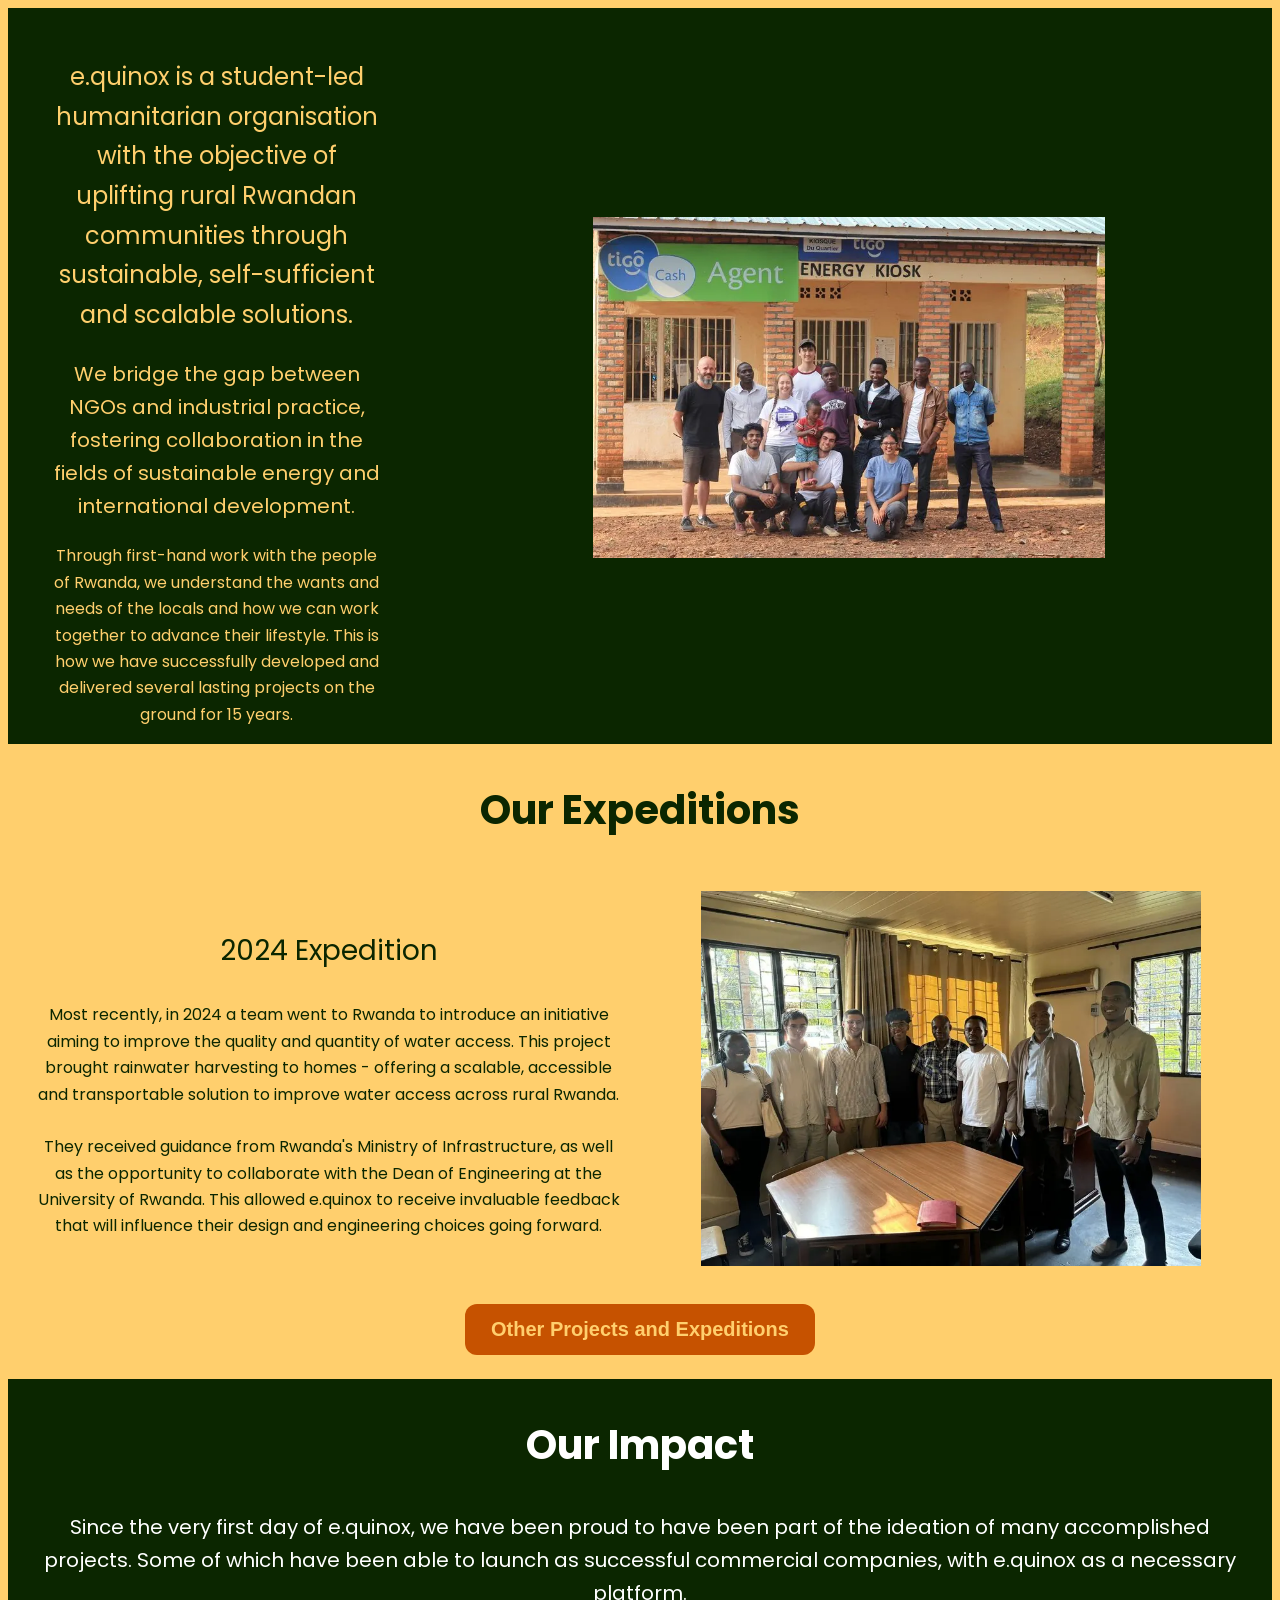
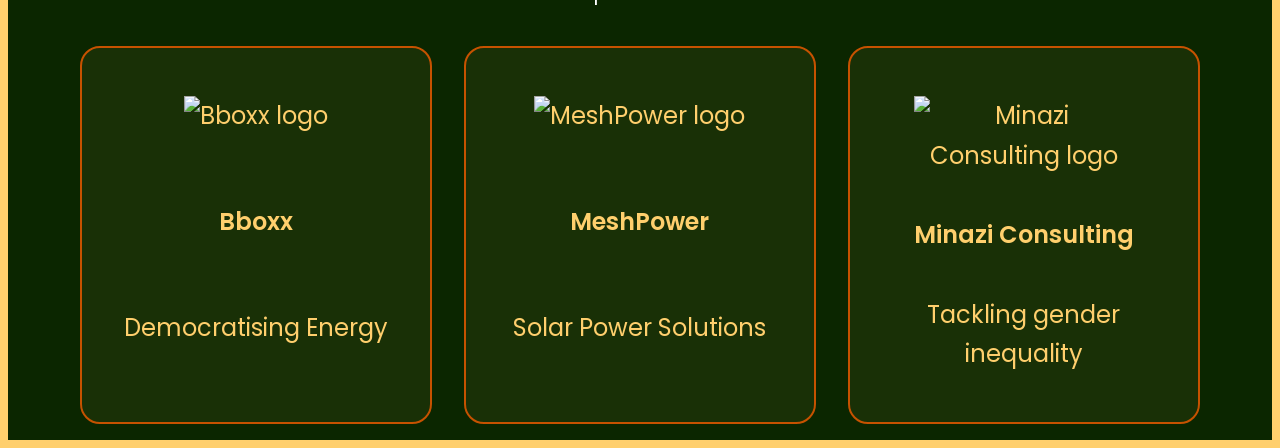
==== about.html @ d004fd7a "Phase 1: Foundation — hygiene, tokens, fonts, images, a11y, filament-warm Code hygiene  - Fix invali" ====
<!DOCTYPE html>
<html lang="en">
<head>
  <meta charset="UTF-8">
  <meta name="viewport" content="width=device-width, initial-scale=1.0">
  <title>About e.quinox</title>

  <!-- Fonts -->
  <link rel="preconnect" href="https://fonts.googleapis.com">
  <link rel="preconnect" href="https://fonts.gstatic.com" crossorigin>
  <link href="https://fonts.googleapis.com/css2?family=Fraunces:opsz,wght@9..144,300;9..144,400&family=Poppins:wght@300;400;500;600&display=swap" rel="stylesheet">

  <!-- CSS Files -->
  <link rel="stylesheet" href="static/auxcss/helper.css">
  <link rel="stylesheet" href="static/auxcss/header.css">
  <link rel="stylesheet" href="static/css/about.css">

  <!-- Icons -->
  <link rel="apple-touch-icon" sizes="180x180" href="static/favicon_io/apple-touch-icon.png">
  <link rel="icon" type="image/png" sizes="32x32" href="static/favicon_io/favicon-32x32.png">
  <link rel="icon" type="image/png" sizes="16x16" href="static/favicon_io/favicon-16x16.png">
  <link rel="manifest" href="static/favicon_io/site.webmanifest">
</head>

<body class="green yellowbg">
  <header data-include-html="static/auxhtml/header.html"></header>

  <main class="content yellow greenbg">

    <!-- Intro Section -->
    <section class="topContainer">
      <article class="description">
        <p class="topPara font24"> 
          e.quinox is a student-led humanitarian organisation with the objective of uplifting rural Rwandan communities through sustainable, self-sufficient and scalable solutions.
        </p>
        <p class="bottomPara font20 yellow">
        We bridge the gap between NGOs and industrial practice, fostering collaboration in the fields of sustainable energy and international development. 
        </p>
        <p class="bottomPara font16">
        Through first-hand work with the people of Rwanda, we understand the wants and needs of the locals and how we can work together to advance their lifestyle. This is how we have successfully developed and delivered several lasting projects on the ground for 15 years.     
        </p>
      </article>
      <figure class="image">
        <picture>
          <source type="image/webp"
                  srcset="static/images/about-800w.webp 800w, static/images/about-1600w.webp 1600w"
                  sizes="(max-width: 768px) 100vw, 50vw">
          <img class="about-image" src="static/images/about-1600w.jpg"
               alt="e.quinox team on the ground in rural Rwanda"
               loading="lazy" decoding="async">
        </picture>
      </figure>
    </section>

    <!-- Expeditions Section -->
     <section class="expeditionsContainer yellowbg">
      <header>
        <h2 class="expeditions font40 green">Our Expeditions</h2>
        <!-- <h3 class="expeditionsDesc font20 weight400 green">
          As well as developing projects at our Imperial base, we have gone on several trips to Rwanda to gather invaluable data and feedback from those who will be affected by our work. 
        </h3> -->
        <article class="expedition">
          
          <div>
          <p class="expeditionTitle font28 green">2024 Expedition</p>
          <p class="expeditionDesc font16 green">Most recently, in 2024 a team went to Rwanda to introduce an initiative aiming to improve the quality and quantity of water access. This project brought rainwater harvesting to homes - offering a scalable, accessible and transportable solution to improve water access across rural Rwanda.  
            <br><br>
            They received guidance from Rwanda's Ministry of Infrastructure, as well as the opportunity to collaborate with the Dean of Engineering at the University of Rwanda. This allowed e.quinox to receive invaluable feedback that will influence their design and engineering choices going forward. </p>
          </div>
          <figure>
            <picture>
              <source type="image/webp"
                      srcset="static/images/2024-800w.webp 800w, static/images/2024-1600w.webp 1600w"
                      sizes="(max-width: 768px) 100vw, 50vw">
              <img class="expeditionImg" src="static/images/2024-1600w.jpg"
                   alt="2024 expedition — rainwater harvesting installation, rural Rwanda"
                   loading="lazy" decoding="async">
            </picture>
          </figure>
        </article>

        <button class="expeditionButton font20 rustbg yellow" onclick="window.location.href='/projects.html'">Other Projects and Expeditions</button>
      </header>

     </section>

    <!-- Impact Section -->
    <section class="impactContainer">
      <header>
        <h2 class="impact font40">Our Impact</h2>
        <h3 class="impactDesc font20 weight400">
          Since the very first day of e.quinox, we have been proud to have been part of the ideation of many accomplished projects. Some of which have been able to launch as successful commercial companies, with e.quinox as a necessary platform.
        </h3>
      </header>

      <section class="projectsContainer greenbg">

        <article class="yellow project">
          <figure>
            <img class="projectImg" src="static/images/bboxx.png" alt="Bboxx logo">
          </figure>
          <p class="projectName">Bboxx</p>
          <p class="projectDesc">Democratising Energy</p>
        </article>

        <article class="yellow project">
          <figure>
            <img class="projectImg" src="static/images/mesh.png" alt="MeshPower logo">
          </figure>
          <p class="projectName">MeshPower</p>
          <p class="projectDesc">Solar Power Solutions</p>
        </article>
        <article class="yellow project">
          <figure>
            <img class="projectImg" src="static/images/minazi.png" alt="Minazi Consulting logo">
          </figure>
          <p class="projectName">Minazi Consulting</p>
          <p class="projectDesc">Tackling gender inequality</p>
        </article>

      </section>
    </section>

  </main>

  <!-- JS Files -->
  <script src="static/js/include.js"></script>
  <script src="static/js/togglemenu.js"></script>
</body>
</html>
---- static/auxcss/helper.css ----
/* ================================================================
   Equinox ICL — Design Tokens
   Single source of truth for colour, type, spacing, radius, motion.
   ================================================================ */

:root {
    /* Palette */
    --green: #0b2600;
    --yellow: #ffcf6d;
    --yellow-hover: #cca64c;
    --rust: #c65200;
    --darkrust: #963200;

    /* Semantic aliases */
    --bg: var(--green);
    --surface: var(--yellow);
    --ink: var(--yellow);
    --ink-dark: var(--green);
    --accent: var(--rust);
    --accent-warm: var(--yellow);

    /* Typography */
    --font-body: 'Poppins', system-ui, -apple-system, sans-serif;
    --font-display: 'Fraunces', Georgia, 'Times New Roman', serif;
    --leading-body: 1.65;
    --leading-display: 1.05;
    --tracking-tight: -0.02em;
    --tracking-eyebrow: 0.12em;

    /* Spacing scale (8pt rhythm) */
    --space-1: 8px;
    --space-2: 16px;
    --space-3: 24px;
    --space-4: 48px;
    --space-5: 96px;

    /* Misc */
    --radius-sm: 8px;
    --radius: 12px;
    --radius-lg: 20px;
    --measure: 62ch;

    /* Motion */
    --ease-warm: cubic-bezier(.2, .7, .2, 1);
    --dur-warm: 240ms;
    --dur-slow: 480ms;
}

/* ================================================================
   Fonts — loaded from Google Fonts in auxhtml/font.html
   Phase 3 self-hosts Poppins & Fraunces in static/fonts/
   ================================================================ */

body {
    font-family: var(--font-body);
    font-optical-sizing: auto;
    font-style: normal;
    background-color: var(--bg);
    color: var(--ink);
    line-height: var(--leading-body);
    -webkit-font-smoothing: antialiased;
    -moz-osx-font-smoothing: grayscale;
    text-rendering: optimizeLegibility;
}

img {
    image-rendering: -webkit-optimize-contrast;
    max-width: 100%;
    height: auto;
}

/* ================================================================
   Utility classes (retained as aliases so existing markup works)
   ================================================================ */

.yellow       { color: var(--yellow); }
.yellowHover:hover { color: var(--yellow-hover); }
.yellowbg     { background-color: var(--yellow); }
.green        { color: var(--green); }
.greenbg      { background-color: var(--green); }
.rust         { color: var(--rust); }
.darkrust     { color: var(--darkrust); }
.rustbg       { background-color: var(--rust); }

.weight400 { font-weight: 400; }
.weight300 { font-weight: 300; }

.font40 { font-size: 40px; }
.font28 { font-size: 28px; }
.font24 { font-size: 24px; }
.font20 { font-size: 20px; }
.font16 { font-size: 16px; }
.font14 { font-size: 14px; }

/* Display type */
.display,
.font-display {
    font-family: var(--font-display);
    font-weight: 300;
    font-variation-settings: 'SOFT' 50, 'opsz' 144;
    letter-spacing: var(--tracking-tight);
    line-height: var(--leading-display);
}

/* Eyebrow labels (e.g. “STUDENT-LED · IMPERIAL CHAPTER”) */
.eyebrow {
    font-family: var(--font-body);
    font-weight: 500;
    font-size: 12px;
    letter-spacing: var(--tracking-eyebrow);
    text-transform: uppercase;
    color: var(--rust);
}

/* Spinoff project name — used in about.html’s impact cards */
.projectName {
    font-weight: 600;
    color: var(--yellow);
    margin: var(--space-1) 0;
}

/* ================================================================
   Accessibility non-negotiables
   ================================================================ */

:focus-visible {
    outline: 3px solid var(--rust);
    outline-offset: 2px;
    border-radius: var(--radius-sm);
}

a {
    color: inherit;
    text-decoration: none;
}
a:hover { color: var(--yellow); }

/* Minimum 44×44 touch target on nav links — set on the actual selector in header.css */

/* ================================================================
   Filament-warm micro-interactions — single vocabulary reused across
   nav, buttons, project cards, and form inputs.
   ================================================================ */

.warm {
    transition:
        color var(--dur-warm) var(--ease-warm),
        background-color var(--dur-warm) var(--ease-warm),
        border-color var(--dur-warm) var(--ease-warm),
        box-shadow var(--dur-warm) var(--ease-warm),
        text-shadow var(--dur-warm) var(--ease-warm),
        transform var(--dur-warm) var(--ease-warm),
        filter var(--dur-warm) var(--ease-warm);
}

/* Reduce motion: strip all transitions + animations wholesale */
@media (prefers-reduced-motion: reduce) {
    *,
    *::before,
    *::after {
        animation-duration: 0.001ms !important;
        animation-iteration-count: 1 !important;
        transition-duration: 0.001ms !important;
        scroll-behavior: auto !important;
    }
}
---- static/auxcss/header.css ----
/* ================================================================
   Header + navigation — filament-warm micro-interactions
   ================================================================ */

.header {
    position: relative;
    display: flex;
    flex-direction: column;
    align-items: flex-end;
    padding: 12px 30px;
    z-index: 3;
    width: 100%;
    box-sizing: border-box;
    height: fit-content;
}

.header .nav-buttons {
    display: flex;
    gap: var(--space-1);
    flex-wrap: wrap;
    justify-content: flex-end;
}

.header .nav-buttons a {
    padding: 10px 16px;                  /* min 44×44 touch target */
    min-height: 44px;
    display: inline-flex;
    align-items: center;
    text-decoration: none;
    background: none;
    position: relative;
    border-radius: var(--radius-sm);
    color: var(--rust);
    transition:
        color var(--dur-warm) var(--ease-warm),
        text-shadow var(--dur-warm) var(--ease-warm),
        background-color var(--dur-warm) var(--ease-warm);
}

/* Filament warm-up on hover + keyboard focus */
.header .nav-buttons a:hover,
.header .nav-buttons a:focus-visible {
    color: var(--yellow);
    text-shadow: 0 0 12px rgba(255, 207, 109, 0.55);
}

/* Active page indicator (set by togglemenu.js) */
.header .nav-buttons a[aria-current="page"] {
    color: var(--yellow);
}
.header .nav-buttons a[aria-current="page"]::after {
    content: "";
    position: absolute;
    left: 16px;
    right: 16px;
    bottom: 4px;
    height: 2px;
    background: linear-gradient(90deg, var(--rust), var(--yellow));
    border-radius: 2px;
}

/* One-time slide-in on load */
.header .nav-buttons a {
    transform: translateX(100%);
    opacity: 0;
    animation: slideIn 0.5s var(--ease-warm) forwards;
}
.header .nav-buttons a:nth-child(1) { animation-delay: 0.1s; }
.header .nav-buttons a:nth-child(2) { animation-delay: 0.2s; }
.header .nav-buttons a:nth-child(3) { animation-delay: 0.3s; }
.header .nav-buttons a:nth-child(4) { animation-delay: 0.4s; }

@keyframes slideIn {
    to { opacity: 1; transform: translateX(0); }
}

/* Reduce motion: no slide-in */
@media (prefers-reduced-motion: reduce) {
    .header .nav-buttons a {
        animation: none;
        transform: none;
        opacity: 1;
    }
}

.bar {
    height: 3px;
    width: 100%;
    border-radius: 5px;
    background: linear-gradient(90deg, var(--rust), var(--yellow));
}

/* Hide scrollbars on all elements */
* {
    scrollbar-width: none;           /* Firefox */
    -ms-overflow-style: none;        /* Internet Explorer 10+ */
}
*::-webkit-scrollbar { display: none; }
---- static/css/about.css ----
.topContainer {
    display: grid;
    justify-content: center;
    height: fit-content; 
    padding-top: 2%;
    align-items: center;
}

.about-image {
    height: auto;
    width: 80%;
    display: block;
    margin: 0 auto;
}

.image {
    height: auto;
    vertical-align: middle;
    display: flex;
    justify-content: center;
    align-items: center;
    margin-bottom: 2%;
}

.description {
    vertical-align: middle;
    text-align: center;
    width: 80%;
    margin-left: 50%;
    transform: translateX(-50%);
    padding: 5%;
    padding-top: 0;
    padding-bottom: 0;
}

.projectContainer {
    display: grid;
    grid-template-columns: 50% 50%;
    padding: 5%;
    padding-top: 0;
    padding-bottom: 0;
}

.expeditionsContainer {
    display: grid;
    grid-template-rows: auto auto;
    padding-left: 2%;
    padding-right: 2%;
    width: 96%;
    height: auto;
}

.expeditions {
    text-align: center;
}

.expedition {
    display: grid;
    grid-template-columns: minmax(0, 1fr); /* default: 1 column (stacked) */
    gap: 2rem;
    align-items: start;
    max-width: 100%;
    text-align: center;
}

.expeditionImg {
    width: 100%;
    max-width: 500px;
    margin: 0 auto;
    height: auto;
    object-fit: contain;
    display: block;
}

/* On larger screens, switch to 2 columns */
@media (min-width: 768px) {
  .expedition {
    grid-template-columns: minmax(0, 1fr) minmax(0, 1fr);
    align-items: center; /* optional: vertically align image + text */
  }
}

.expeditionButton {
    margin: var(--space-3) auto;
    display: block;
    padding: 14px 26px;
    border-radius: var(--radius);
    font-weight: 600;
    text-decoration: none;
    border: 0;
    background-color: var(--rust);
    color: var(--yellow);
    cursor: pointer;
    transition:
        background-color var(--dur-warm) var(--ease-warm),
        box-shadow var(--dur-warm) var(--ease-warm),
        transform var(--dur-warm) var(--ease-warm);
}

.expeditionButton:hover,
.expeditionButton:focus-visible {
    background-color: var(--yellow);
    color: var(--green);
    box-shadow:
        0 0 0 1px var(--yellow) inset,
        0 8px 32px -8px rgba(255, 207, 109, 0.6);
    transform: translateY(-2px);
}

.impact {
    text-align: center;
}

.impactDesc {
    text-align: center;
}

.impactContainer {
    color: white;
    display: grid;
    grid-template-rows: auto auto auto;
    padding-left: 2%;
    padding-right: 2%;
    width: 96%;
    height: auto;
}

.projectsContainer {
    display: flex;
    flex-direction: row;
    justify-content: center;
}

.project {
    flex: 1;
    margin: var(--space-2);
    padding: var(--space-3);
    background-color: rgba(255, 207, 109, 0.06);
    border: 2px solid var(--rust);
    border-radius: var(--radius-lg);
    text-align: center;
    display: grid;
    grid-template-rows: auto auto auto;
    gap: var(--space-1);
    font-size: 24px;
    max-width: 300px;
    transition:
        border-color var(--dur-warm) var(--ease-warm),
        box-shadow var(--dur-warm) var(--ease-warm),
        transform var(--dur-warm) var(--ease-warm),
        background-color var(--dur-warm) var(--ease-warm);
}

.project:hover,
.project:focus-within {
    border-color: var(--yellow);
    background-color: rgba(255, 207, 109, 0.10);
    box-shadow: 0 20px 60px -20px rgba(150, 50, 0, 0.45);
    transform: translateY(-4px);
}

.projectImg {
    width: 80%;
    height: 100%;
    position: relative;
    object-fit: contain;
}

.content {
    font-size: 14px;
    height: fit-content;
}

@media screen and (min-aspect-ratio: 12/9) {
    .topContainer {
        display: grid;
        grid-template-columns: 33% 67%;
    }
}

@media screen and (max-aspect-ratio: 12/9){
    .topContainer {
        display: grid;
        grid-template-rows: auto auto;
    }
}

@media (max-width: 768px) {

    .topPara, .bottomPara {
        font-size: 16px;
    }

    .expeditions {
        font-size: 18px;
    }

    .expeditionsDesc {
        font-size: 16px;
    }

    .expeditionTitle {
        font-size: 18px;
    }

    .expeditionDesc {
        font-size: 14px;
    }

    .impact {
        font-size: 20px;
    }
    .impactDesc {
        font-size: 16px;
    }

    .project {
        font-size: 20px;
    }

    .projectDesc {
        font-size: 12px;
    }
}
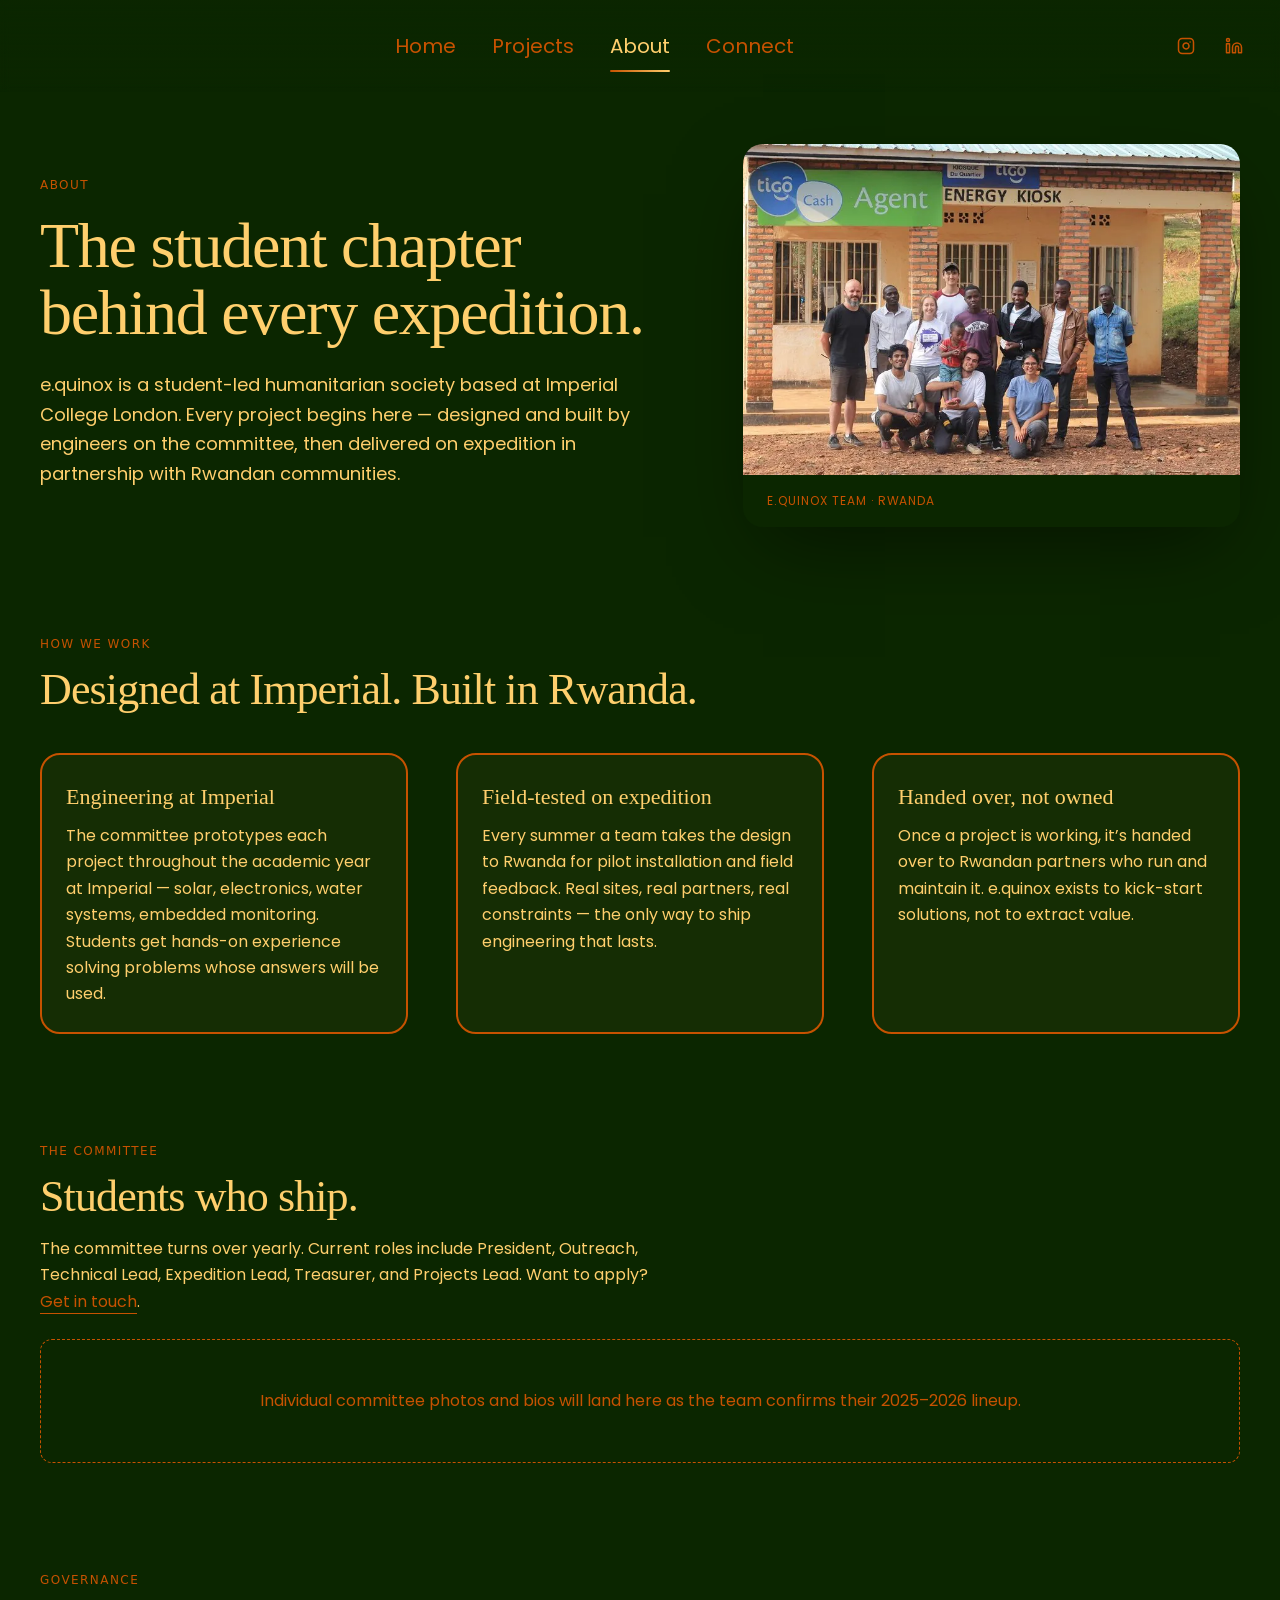
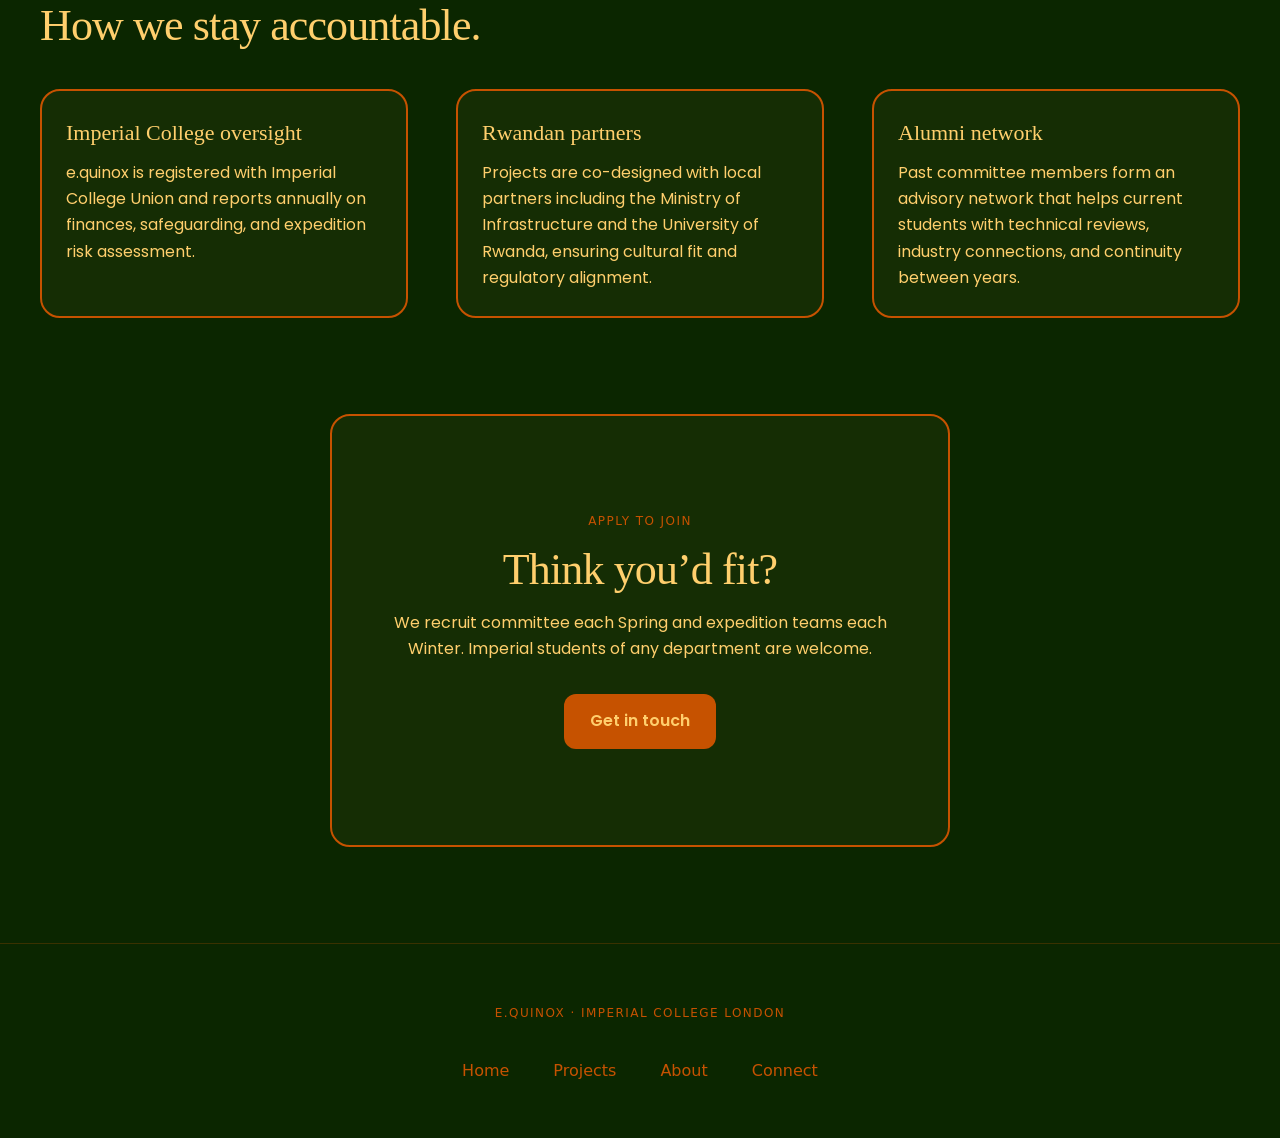
==== commit d7034ed8: "Phase 2: Hero + long-scroll layouts across all four pages index.html — new long-scroll homepage  - H" ====
--- a/about.html
+++ b/about.html
@@ -1,130 +1,169 @@
 <!DOCTYPE html>
 <html lang="en">
 <head>
-  <meta charset="UTF-8">
-  <meta name="viewport" content="width=device-width, initial-scale=1.0">
-  <title>About e.quinox</title>
+    <meta charset="UTF-8">
+    <meta name="viewport" content="width=device-width, initial-scale=1.0">
+    <title>About e.quinox — the Imperial student chapter</title>
+    <meta name="description" content="e.quinox is run by Imperial College London students. Meet the committee, learn how we organise, and find out how to join.">
 
-  <!-- Fonts -->
-  <link rel="preconnect" href="https://fonts.googleapis.com">
-  <link rel="preconnect" href="https://fonts.gstatic.com" crossorigin>
-  <link href="https://fonts.googleapis.com/css2?family=Fraunces:opsz,wght@9..144,300;9..144,400&family=Poppins:wght@300;400;500;600&display=swap" rel="stylesheet">
+    <!-- Fonts -->
+    <link rel="preconnect" href="https://fonts.googleapis.com">
+    <link rel="preconnect" href="https://fonts.gstatic.com" crossorigin>
+    <link href="https://fonts.googleapis.com/css2?family=Fraunces:opsz,wght@9..144,300;9..144,400&family=Poppins:wght@300;400;500;600&display=swap" rel="stylesheet">
 
-  <!-- CSS Files -->
-  <link rel="stylesheet" href="static/auxcss/helper.css">
-  <link rel="stylesheet" href="static/auxcss/header.css">
-  <link rel="stylesheet" href="static/css/about.css">
+    <!-- CSS -->
+    <link rel="stylesheet" href="static/auxcss/helper.css">
+    <link rel="stylesheet" href="static/auxcss/header.css">
+    <link rel="stylesheet" href="static/css/about.css">
 
-  <!-- Icons -->
-  <link rel="apple-touch-icon" sizes="180x180" href="static/favicon_io/apple-touch-icon.png">
-  <link rel="icon" type="image/png" sizes="32x32" href="static/favicon_io/favicon-32x32.png">
-  <link rel="icon" type="image/png" sizes="16x16" href="static/favicon_io/favicon-16x16.png">
-  <link rel="manifest" href="static/favicon_io/site.webmanifest">
+    <!-- Icons -->
+    <link rel="apple-touch-icon" sizes="180x180" href="static/favicon_io/apple-touch-icon.png">
+    <link rel="icon" type="image/png" sizes="32x32" href="static/favicon_io/favicon-32x32.png">
+    <link rel="icon" type="image/png" sizes="16x16" href="static/favicon_io/favicon-16x16.png">
+    <link rel="manifest" href="static/favicon_io/site.webmanifest">
 </head>
 
-<body class="green yellowbg">
-  <header data-include-html="static/auxhtml/header.html"></header>
+<body class="greenbg">
+    <header data-include-html="static/auxhtml/header.html"></header>
 
-  <main class="content yellow greenbg">
+    <main class="about">
+        <!-- Intro -->
+        <section class="about__intro">
+            <div class="about__intro-copy">
+                <p class="eyebrow">About</p>
+                <h1 class="display">The student chapter behind every expedition.</h1>
+                <p class="lede">
+                    e.quinox is a student-led humanitarian society based at
+                    Imperial College London. Every project begins here &mdash; designed
+                    and built by engineers on the committee, then delivered
+                    on expedition in partnership with Rwandan communities.
+                </p>
+            </div>
+            <figure class="about__intro-image">
+                <picture>
+                    <source type="image/webp"
+                            srcset="static/images/about-800w.webp 800w, static/images/about-1600w.webp 1600w"
+                            sizes="(max-width: 900px) 100vw, 50vw">
+                    <img src="static/images/about-1600w.jpg"
+                         alt="e.quinox team on the ground in rural Rwanda"
+                         loading="lazy" decoding="async">
+                </picture>
+                <figcaption class="caption">e.quinox team &middot; Rwanda</figcaption>
+            </figure>
+        </section>
 
-    <!-- Intro Section -->
-    <section class="topContainer">
-      <article class="description">
-        <p class="topPara font24"> 
-          e.quinox is a student-led humanitarian organisation with the objective of uplifting rural Rwandan communities through sustainable, self-sufficient and scalable solutions.
-        </p>
-        <p class="bottomPara font20 yellow">
-        We bridge the gap between NGOs and industrial practice, fostering collaboration in the fields of sustainable energy and international development. 
-        </p>
-        <p class="bottomPara font16">
-        Through first-hand work with the people of Rwanda, we understand the wants and needs of the locals and how we can work together to advance their lifestyle. This is how we have successfully developed and delivered several lasting projects on the ground for 15 years.     
-        </p>
-      </article>
-      <figure class="image">
-        <picture>
-          <source type="image/webp"
-                  srcset="static/images/about-800w.webp 800w, static/images/about-1600w.webp 1600w"
-                  sizes="(max-width: 768px) 100vw, 50vw">
-          <img class="about-image" src="static/images/about-1600w.jpg"
-               alt="e.quinox team on the ground in rural Rwanda"
-               loading="lazy" decoding="async">
-        </picture>
-      </figure>
-    </section>
+        <!-- How we work -->
+        <section class="about__section">
+            <header class="about__section-head">
+                <p class="eyebrow">How we work</p>
+                <h2 class="display">Designed at Imperial. Built in Rwanda.</h2>
+            </header>
+            <div class="about__columns">
+                <article>
+                    <h3>Engineering at Imperial</h3>
+                    <p>
+                        The committee prototypes each project throughout the
+                        academic year at Imperial &mdash; solar, electronics, water
+                        systems, embedded monitoring. Students get hands-on
+                        experience solving problems whose answers will be used.
+                    </p>
+                </article>
+                <article>
+                    <h3>Field-tested on expedition</h3>
+                    <p>
+                        Every summer a team takes the design to Rwanda for
+                        pilot installation and field feedback. Real sites,
+                        real partners, real constraints &mdash; the only way to
+                        ship engineering that lasts.
+                    </p>
+                </article>
+                <article>
+                    <h3>Handed over, not owned</h3>
+                    <p>
+                        Once a project is working, it&rsquo;s handed over to
+                        Rwandan partners who run and maintain it. e.quinox
+                        exists to kick-start solutions, not to extract value.
+                    </p>
+                </article>
+            </div>
+        </section>
 
-    <!-- Expeditions Section -->
-     <section class="expeditionsContainer yellowbg">
-      <header>
-        <h2 class="expeditions font40 green">Our Expeditions</h2>
-        <!-- <h3 class="expeditionsDesc font20 weight400 green">
-          As well as developing projects at our Imperial base, we have gone on several trips to Rwanda to gather invaluable data and feedback from those who will be affected by our work. 
-        </h3> -->
-        <article class="expedition">
-          
-          <div>
-          <p class="expeditionTitle font28 green">2024 Expedition</p>
-          <p class="expeditionDesc font16 green">Most recently, in 2024 a team went to Rwanda to introduce an initiative aiming to improve the quality and quantity of water access. This project brought rainwater harvesting to homes - offering a scalable, accessible and transportable solution to improve water access across rural Rwanda.  
-            <br><br>
-            They received guidance from Rwanda's Ministry of Infrastructure, as well as the opportunity to collaborate with the Dean of Engineering at the University of Rwanda. This allowed e.quinox to receive invaluable feedback that will influence their design and engineering choices going forward. </p>
-          </div>
-          <figure>
-            <picture>
-              <source type="image/webp"
-                      srcset="static/images/2024-800w.webp 800w, static/images/2024-1600w.webp 1600w"
-                      sizes="(max-width: 768px) 100vw, 50vw">
-              <img class="expeditionImg" src="static/images/2024-1600w.jpg"
-                   alt="2024 expedition — rainwater harvesting installation, rural Rwanda"
-                   loading="lazy" decoding="async">
-            </picture>
-          </figure>
-        </article>
+        <!-- Committee / team -->
+        <section class="about__section">
+            <header class="about__section-head">
+                <p class="eyebrow">The committee</p>
+                <h2 class="display">Students who ship.</h2>
+                <p class="about__sub">
+                    The committee turns over yearly. Current roles include
+                    President, Outreach, Technical Lead, Expedition Lead,
+                    Treasurer, and Projects Lead. Want to apply?
+                    <a href="/connect.html">Get in touch</a>.
+                </p>
+            </header>
+            <p class="about__placeholder">
+                Individual committee photos and bios will land here as the
+                team confirms their 2025&ndash;2026 lineup.
+            </p>
+        </section>
 
-        <button class="expeditionButton font20 rustbg yellow" onclick="window.location.href='/projects.html'">Other Projects and Expeditions</button>
-      </header>
+        <!-- Governance -->
+        <section class="about__section">
+            <header class="about__section-head">
+                <p class="eyebrow">Governance</p>
+                <h2 class="display">How we stay accountable.</h2>
+            </header>
+            <div class="about__columns">
+                <article>
+                    <h3>Imperial College oversight</h3>
+                    <p>
+                        e.quinox is registered with Imperial College Union and
+                        reports annually on finances, safeguarding, and
+                        expedition risk assessment.
+                    </p>
+                </article>
+                <article>
+                    <h3>Rwandan partners</h3>
+                    <p>
+                        Projects are co-designed with local partners including
+                        the Ministry of Infrastructure and the University of
+                        Rwanda, ensuring cultural fit and regulatory alignment.
+                    </p>
+                </article>
+                <article>
+                    <h3>Alumni network</h3>
+                    <p>
+                        Past committee members form an advisory network that
+                        helps current students with technical reviews,
+                        industry connections, and continuity between years.
+                    </p>
+                </article>
+            </div>
+        </section>
 
-     </section>
+        <!-- Join CTA -->
+        <section class="about__cta">
+            <p class="eyebrow">Apply to join</p>
+            <h2 class="display">Think you&rsquo;d fit?</h2>
+            <p>
+                We recruit committee each Spring and expedition teams each
+                Winter. Imperial students of any department are welcome.
+            </p>
+            <a class="button-warm" href="/connect.html">Get in touch</a>
+        </section>
+    </main>
 
-    <!-- Impact Section -->
-    <section class="impactContainer">
-      <header>
-        <h2 class="impact font40">Our Impact</h2>
-        <h3 class="impactDesc font20 weight400">
-          Since the very first day of e.quinox, we have been proud to have been part of the ideation of many accomplished projects. Some of which have been able to launch as successful commercial companies, with e.quinox as a necessary platform.
-        </h3>
-      </header>
+    <footer class="site-footer">
+        <p class="eyebrow">e.quinox · Imperial College London</p>
+        <nav class="site-footer__nav" aria-label="Footer">
+            <a href="/">Home</a>
+            <a href="/projects.html">Projects</a>
+            <a href="/about.html">About</a>
+            <a href="/connect.html">Connect</a>
+        </nav>
+    </footer>
 
-      <section class="projectsContainer greenbg">
-
-        <article class="yellow project">
-          <figure>
-            <img class="projectImg" src="static/images/bboxx.png" alt="Bboxx logo">
-          </figure>
-          <p class="projectName">Bboxx</p>
-          <p class="projectDesc">Democratising Energy</p>
-        </article>
-
-        <article class="yellow project">
-          <figure>
-            <img class="projectImg" src="static/images/mesh.png" alt="MeshPower logo">
-          </figure>
-          <p class="projectName">MeshPower</p>
-          <p class="projectDesc">Solar Power Solutions</p>
-        </article>
-        <article class="yellow project">
-          <figure>
-            <img class="projectImg" src="static/images/minazi.png" alt="Minazi Consulting logo">
-          </figure>
-          <p class="projectName">Minazi Consulting</p>
-          <p class="projectDesc">Tackling gender inequality</p>
-        </article>
-
-      </section>
-    </section>
-
-  </main>
-
-  <!-- JS Files -->
-  <script src="static/js/include.js"></script>
-  <script src="static/js/togglemenu.js"></script>
+    <!-- JS -->
+    <script src="static/js/include.js"></script>
+    <script src="static/js/togglemenu.js"></script>
 </body>
 </html>
--- a/static/auxcss/header.css
+++ b/static/auxcss/header.css
@@ -1,98 +1,153 @@
 /* ================================================================
-   Header + navigation — filament-warm micro-interactions
+   Header — brand / nav / socials, filament-warm interactions
    ================================================================ */
 
 .header {
-    position: relative;
-    display: flex;
-    flex-direction: column;
-    align-items: flex-end;
-    padding: 12px 30px;
-    z-index: 3;
-    width: 100%;
+    position: fixed;
+    top: 0;
+    left: 0;
+    right: 0;
+    padding: 14px 24px;
+    z-index: 30;
+    display: grid;
+    grid-template-columns: auto 1fr auto;
+    align-items: center;
+    gap: var(--space-2);
     box-sizing: border-box;
-    height: fit-content;
+    background: linear-gradient(180deg,
+                rgba(11, 38, 0, 0.72) 0%,
+                rgba(11, 38, 0, 0) 100%);
+    backdrop-filter: blur(4px);
+    -webkit-backdrop-filter: blur(4px);
 }
 
-.header .nav-buttons {
+/* Brand */
+.header__brand {
+    display: inline-flex;
+    align-items: center;
+    gap: 10px;
+    text-decoration: none;
+    height: 44px;
+}
+.header__mark {
+    height: 28px;
+    width: auto;
+    display: block;
+    transition: filter var(--dur-warm) var(--ease-warm);
+}
+.header__brand:hover .header__mark,
+.header__brand:focus-visible .header__mark {
+    filter: drop-shadow(0 0 12px rgba(255, 207, 109, 0.45));
+}
+
+/* Nav */
+.nav-buttons {
     display: flex;
     gap: var(--space-1);
+    justify-content: center;
+    align-items: center;
     flex-wrap: wrap;
-    justify-content: flex-end;
 }
-
-.header .nav-buttons a {
-    padding: 10px 16px;                  /* min 44×44 touch target */
+.nav-buttons a {
+    padding: 10px 14px;
     min-height: 44px;
     display: inline-flex;
     align-items: center;
     text-decoration: none;
     background: none;
-    position: relative;
     border-radius: var(--radius-sm);
     color: var(--rust);
+    position: relative;
     transition:
         color var(--dur-warm) var(--ease-warm),
-        text-shadow var(--dur-warm) var(--ease-warm),
-        background-color var(--dur-warm) var(--ease-warm);
+        text-shadow var(--dur-warm) var(--ease-warm);
 }
-
-/* Filament warm-up on hover + keyboard focus */
-.header .nav-buttons a:hover,
-.header .nav-buttons a:focus-visible {
+.nav-buttons a:hover,
+.nav-buttons a:focus-visible {
     color: var(--yellow);
     text-shadow: 0 0 12px rgba(255, 207, 109, 0.55);
 }
-
-/* Active page indicator (set by togglemenu.js) */
-.header .nav-buttons a[aria-current="page"] {
+.nav-buttons a[aria-current="page"] {
     color: var(--yellow);
 }
-.header .nav-buttons a[aria-current="page"]::after {
+.nav-buttons a[aria-current="page"]::after {
     content: "";
     position: absolute;
-    left: 16px;
-    right: 16px;
-    bottom: 4px;
+    left: 14px;
+    right: 14px;
+    bottom: 6px;
     height: 2px;
     background: linear-gradient(90deg, var(--rust), var(--yellow));
     border-radius: 2px;
 }
 
 /* One-time slide-in on load */
-.header .nav-buttons a {
-    transform: translateX(100%);
+.nav-buttons a {
+    transform: translateX(20px);
     opacity: 0;
     animation: slideIn 0.5s var(--ease-warm) forwards;
 }
-.header .nav-buttons a:nth-child(1) { animation-delay: 0.1s; }
-.header .nav-buttons a:nth-child(2) { animation-delay: 0.2s; }
-.header .nav-buttons a:nth-child(3) { animation-delay: 0.3s; }
-.header .nav-buttons a:nth-child(4) { animation-delay: 0.4s; }
-
+.nav-buttons a:nth-child(1) { animation-delay: 0.05s; }
+.nav-buttons a:nth-child(2) { animation-delay: 0.1s; }
+.nav-buttons a:nth-child(3) { animation-delay: 0.15s; }
+.nav-buttons a:nth-child(4) { animation-delay: 0.2s; }
 @keyframes slideIn {
     to { opacity: 1; transform: translateX(0); }
 }
-
-/* Reduce motion: no slide-in */
 @media (prefers-reduced-motion: reduce) {
-    .header .nav-buttons a {
+    .nav-buttons a {
         animation: none;
         transform: none;
         opacity: 1;
     }
 }
 
-.bar {
-    height: 3px;
-    width: 100%;
-    border-radius: 5px;
-    background: linear-gradient(90deg, var(--rust), var(--yellow));
+/* Socials */
+.header__socials {
+    display: flex;
+    gap: 4px;
+    align-items: center;
+}
+.header__social {
+    display: inline-flex;
+    align-items: center;
+    justify-content: center;
+    width: 44px;
+    height: 44px;
+    border-radius: 50%;
+    color: var(--rust);
+    text-decoration: none;
+    transition:
+        color var(--dur-warm) var(--ease-warm),
+        background-color var(--dur-warm) var(--ease-warm),
+        box-shadow var(--dur-warm) var(--ease-warm);
+}
+.header__social:hover,
+.header__social:focus-visible {
+    color: var(--yellow);
+    background-color: rgba(255, 207, 109, 0.08);
+    box-shadow: 0 0 16px -4px rgba(255, 207, 109, 0.5);
 }
 
-/* Hide scrollbars on all elements */
+/* Underline bar at the bottom of the header */
+.bar {
+    display: none;   /* not used in the new header layout */
+}
+
+/* Responsive */
+@media (max-width: 700px) {
+    .header {
+        padding: 10px 12px;
+        grid-template-columns: auto 1fr auto;
+    }
+    .nav-buttons a { padding: 8px 10px; font-size: 14px; }
+    .header__mark { height: 22px; }
+    .header__social { width: 40px; height: 40px; }
+}
+
+/* Hide scrollbars */
 * {
-    scrollbar-width: none;           /* Firefox */
-    -ms-overflow-style: none;        /* Internet Explorer 10+ */
+    scrollbar-width: none;
+    -ms-overflow-style: none;
 }
 *::-webkit-scrollbar { display: none; }
--- a/static/css/about.css
+++ b/static/css/about.css
@@ -1,104 +1,203 @@
-.topContainer {
+/* ================================================================
+   About page — team, governance, how to join
+   Old impact/expedition content moved to the homepage bento/arc.
+   ================================================================ */
+
+html {
+    margin: 0;
+    padding: 0;
+    overflow-x: hidden;
+}
+body {
+    margin: 0;
+    background-color: var(--green);
+    color: var(--yellow);
+}
+
+.about {
+    max-width: 1200px;
+    margin: 0 auto;
+    padding: calc(var(--space-5) + 48px) var(--space-3) var(--space-5);
+    display: flex;
+    flex-direction: column;
+    gap: var(--space-5);
+}
+
+/* ---- Intro ---- */
+
+.about__intro {
     display: grid;
-    justify-content: center;
-    height: fit-content; 
-    padding-top: 2%;
+    grid-template-columns: 1fr;
+    gap: var(--space-4);
     align-items: center;
 }
-
-.about-image {
+@media (min-width: 900px) {
+    .about__intro {
+        grid-template-columns: 1.1fr 0.9fr;
+        gap: var(--space-5);
+    }
+}
+.about__intro-copy h1 {
+    color: var(--yellow);
+    font-size: clamp(36px, 5.2vw, 64px);
+    margin: var(--space-2) 0 var(--space-3);
+}
+.about__intro-copy .eyebrow { color: var(--rust); }
+.about__intro-copy .lede {
+    font-size: 18px;
+    line-height: var(--leading-body);
+    color: var(--yellow);
+    max-width: 56ch;
+}
+.about__intro-image {
+    margin: 0;
+    border-radius: var(--radius-lg);
+    overflow: hidden;
+    box-shadow: 0 30px 80px -20px rgba(0, 0, 0, 0.5);
+}
+.about__intro-image img {
+    width: 100%;
     height: auto;
-    width: 80%;
     display: block;
+    object-fit: cover;
+}
+.about__intro-image figcaption {
+    padding: var(--space-2) var(--space-3);
+    background-color: rgba(11, 38, 0, 0.95);
+    color: var(--rust);
+}
+
+/* ---- Sections ---- */
+
+.about__section {
+    display: flex;
+    flex-direction: column;
+    gap: var(--space-3);
+}
+.about__section-head {
+    max-width: 780px;
+}
+.about__section-head h2 {
+    color: var(--yellow);
+    font-size: clamp(28px, 3.6vw, 44px);
+    margin: var(--space-1) 0 var(--space-2);
+}
+.about__section-head .eyebrow { color: var(--rust); }
+.about__sub {
+    color: var(--yellow);
+    line-height: var(--leading-body);
+    max-width: var(--measure);
+    margin: 0;
+}
+.about__sub a {
+    color: var(--rust);
+    border-bottom: 1px solid currentColor;
+    transition: color var(--dur-warm) var(--ease-warm);
+}
+.about__sub a:hover { color: var(--yellow); }
+
+.about__columns {
+    display: grid;
+    grid-template-columns: 1fr;
+    gap: var(--space-3);
+}
+@media (min-width: 900px) {
+    .about__columns {
+        grid-template-columns: repeat(3, 1fr);
+        gap: var(--space-4);
+    }
+}
+.about__columns article {
+    padding: var(--space-3);
+    border: 2px solid var(--rust);
+    border-radius: var(--radius-lg);
+    background-color: rgba(255, 207, 109, 0.04);
+    transition:
+        border-color var(--dur-warm) var(--ease-warm),
+        background-color var(--dur-warm) var(--ease-warm),
+        transform var(--dur-warm) var(--ease-warm);
+}
+.about__columns article:hover {
+    border-color: var(--yellow);
+    background-color: rgba(255, 207, 109, 0.08);
+    transform: translateY(-3px);
+}
+.about__columns h3 {
+    color: var(--yellow);
+    font-family: var(--font-display);
+    font-weight: 400;
+    font-size: 22px;
+    margin: 0 0 var(--space-1);
+}
+.about__columns p {
+    margin: 0;
+    color: var(--yellow);
+    line-height: var(--leading-body);
+}
+
+.about__placeholder {
+    padding: var(--space-4);
+    border: 1px dashed var(--rust);
+    border-radius: var(--radius);
+    color: var(--rust);
+    text-align: center;
+    margin: 0;
+}
+
+/* ---- CTA ---- */
+
+.about__cta {
+    padding: var(--space-5) var(--space-4);
+    border: 2px solid var(--rust);
+    border-radius: var(--radius-lg);
+    background-color: rgba(255, 207, 109, 0.04);
+    text-align: center;
+    max-width: 700px;
     margin: 0 auto;
-}
-
-.image {
-    height: auto;
-    vertical-align: middle;
-    display: flex;
-    justify-content: center;
+    display: flex;
+    flex-direction: column;
+    gap: var(--space-2);
     align-items: center;
-    margin-bottom: 2%;
-}
-
-.description {
-    vertical-align: middle;
-    text-align: center;
-    width: 80%;
-    margin-left: 50%;
-    transform: translateX(-50%);
-    padding: 5%;
-    padding-top: 0;
-    padding-bottom: 0;
-}
-
-.projectContainer {
-    display: grid;
-    grid-template-columns: 50% 50%;
-    padding: 5%;
-    padding-top: 0;
-    padding-bottom: 0;
-}
-
-.expeditionsContainer {
-    display: grid;
-    grid-template-rows: auto auto;
-    padding-left: 2%;
-    padding-right: 2%;
-    width: 96%;
-    height: auto;
-}
-
-.expeditions {
-    text-align: center;
-}
-
-.expedition {
-    display: grid;
-    grid-template-columns: minmax(0, 1fr); /* default: 1 column (stacked) */
-    gap: 2rem;
-    align-items: start;
-    max-width: 100%;
-    text-align: center;
-}
-
-.expeditionImg {
-    width: 100%;
-    max-width: 500px;
-    margin: 0 auto;
-    height: auto;
-    object-fit: contain;
-    display: block;
-}
-
-/* On larger screens, switch to 2 columns */
-@media (min-width: 768px) {
-  .expedition {
-    grid-template-columns: minmax(0, 1fr) minmax(0, 1fr);
-    align-items: center; /* optional: vertically align image + text */
-  }
-}
-
-.expeditionButton {
-    margin: var(--space-3) auto;
-    display: block;
+    transition:
+        border-color var(--dur-warm) var(--ease-warm),
+        background-color var(--dur-warm) var(--ease-warm);
+}
+.about__cta:hover {
+    border-color: var(--yellow);
+    background-color: rgba(255, 207, 109, 0.08);
+}
+.about__cta h2 {
+    color: var(--yellow);
+    font-size: clamp(28px, 3.6vw, 44px);
+    margin: 0;
+}
+.about__cta .eyebrow { color: var(--rust); }
+.about__cta p {
+    margin: 0;
+    color: var(--yellow);
+    line-height: var(--leading-body);
+    max-width: 52ch;
+}
+
+/* ---- Shared button (mirrors index.css .button-warm) ---- */
+
+.button-warm {
+    display: inline-block;
     padding: 14px 26px;
+    margin-top: var(--space-2);
     border-radius: var(--radius);
+    background-color: var(--rust);
+    color: var(--yellow);
     font-weight: 600;
     text-decoration: none;
-    border: 0;
-    background-color: var(--rust);
-    color: var(--yellow);
-    cursor: pointer;
     transition:
         background-color var(--dur-warm) var(--ease-warm),
+        color var(--dur-warm) var(--ease-warm),
         box-shadow var(--dur-warm) var(--ease-warm),
         transform var(--dur-warm) var(--ease-warm);
 }
-
-.expeditionButton:hover,
-.expeditionButton:focus-visible {
+.button-warm:hover,
+.button-warm:focus-visible {
     background-color: var(--yellow);
     color: var(--green);
     box-shadow:
@@ -107,118 +206,39 @@
     transform: translateY(-2px);
 }
 
-.impact {
+.caption {
+    font-size: 12px;
+    letter-spacing: 0.08em;
+    text-transform: uppercase;
+    color: var(--rust);
+}
+
+/* ---- Footer (shared) ---- */
+
+.site-footer {
+    padding: var(--space-4) var(--space-3);
+    background-color: var(--green);
+    border-top: 1px solid rgba(198, 82, 0, 0.25);
+    display: flex;
+    flex-direction: column;
+    gap: var(--space-2);
+    align-items: center;
     text-align: center;
 }
-
-.impactDesc {
-    text-align: center;
-}
-
-.impactContainer {
-    color: white;
-    display: grid;
-    grid-template-rows: auto auto auto;
-    padding-left: 2%;
-    padding-right: 2%;
-    width: 96%;
-    height: auto;
-}
-
-.projectsContainer {
-    display: flex;
-    flex-direction: row;
+.site-footer__nav {
+    display: flex;
+    gap: var(--space-3);
+    flex-wrap: wrap;
     justify-content: center;
 }
-
-.project {
-    flex: 1;
-    margin: var(--space-2);
-    padding: var(--space-3);
-    background-color: rgba(255, 207, 109, 0.06);
-    border: 2px solid var(--rust);
-    border-radius: var(--radius-lg);
-    text-align: center;
-    display: grid;
-    grid-template-rows: auto auto auto;
-    gap: var(--space-1);
-    font-size: 24px;
-    max-width: 300px;
-    transition:
-        border-color var(--dur-warm) var(--ease-warm),
-        box-shadow var(--dur-warm) var(--ease-warm),
-        transform var(--dur-warm) var(--ease-warm),
-        background-color var(--dur-warm) var(--ease-warm);
-}
-
-.project:hover,
-.project:focus-within {
-    border-color: var(--yellow);
-    background-color: rgba(255, 207, 109, 0.10);
-    box-shadow: 0 20px 60px -20px rgba(150, 50, 0, 0.45);
-    transform: translateY(-4px);
-}
-
-.projectImg {
-    width: 80%;
-    height: 100%;
-    position: relative;
-    object-fit: contain;
-}
-
-.content {
-    font-size: 14px;
-    height: fit-content;
-}
-
-@media screen and (min-aspect-ratio: 12/9) {
-    .topContainer {
-        display: grid;
-        grid-template-columns: 33% 67%;
-    }
-}
-
-@media screen and (max-aspect-ratio: 12/9){
-    .topContainer {
-        display: grid;
-        grid-template-rows: auto auto;
-    }
-}
-
-@media (max-width: 768px) {
-
-    .topPara, .bottomPara {
-        font-size: 16px;
-    }
-
-    .expeditions {
-        font-size: 18px;
-    }
-
-    .expeditionsDesc {
-        font-size: 16px;
-    }
-
-    .expeditionTitle {
-        font-size: 18px;
-    }
-
-    .expeditionDesc {
-        font-size: 14px;
-    }
-
-    .impact {
-        font-size: 20px;
-    }
-    .impactDesc {
-        font-size: 16px;
-    }
-
-    .project {
-        font-size: 20px;
-    }
-
-    .projectDesc {
-        font-size: 12px;
-    }
-}+.site-footer__nav a {
+    color: var(--rust);
+    text-decoration: none;
+    font-weight: 500;
+    padding: 6px 10px;
+    transition: color var(--dur-warm) var(--ease-warm);
+}
+.site-footer__nav a:hover,
+.site-footer__nav a:focus-visible {
+    color: var(--yellow);
+}
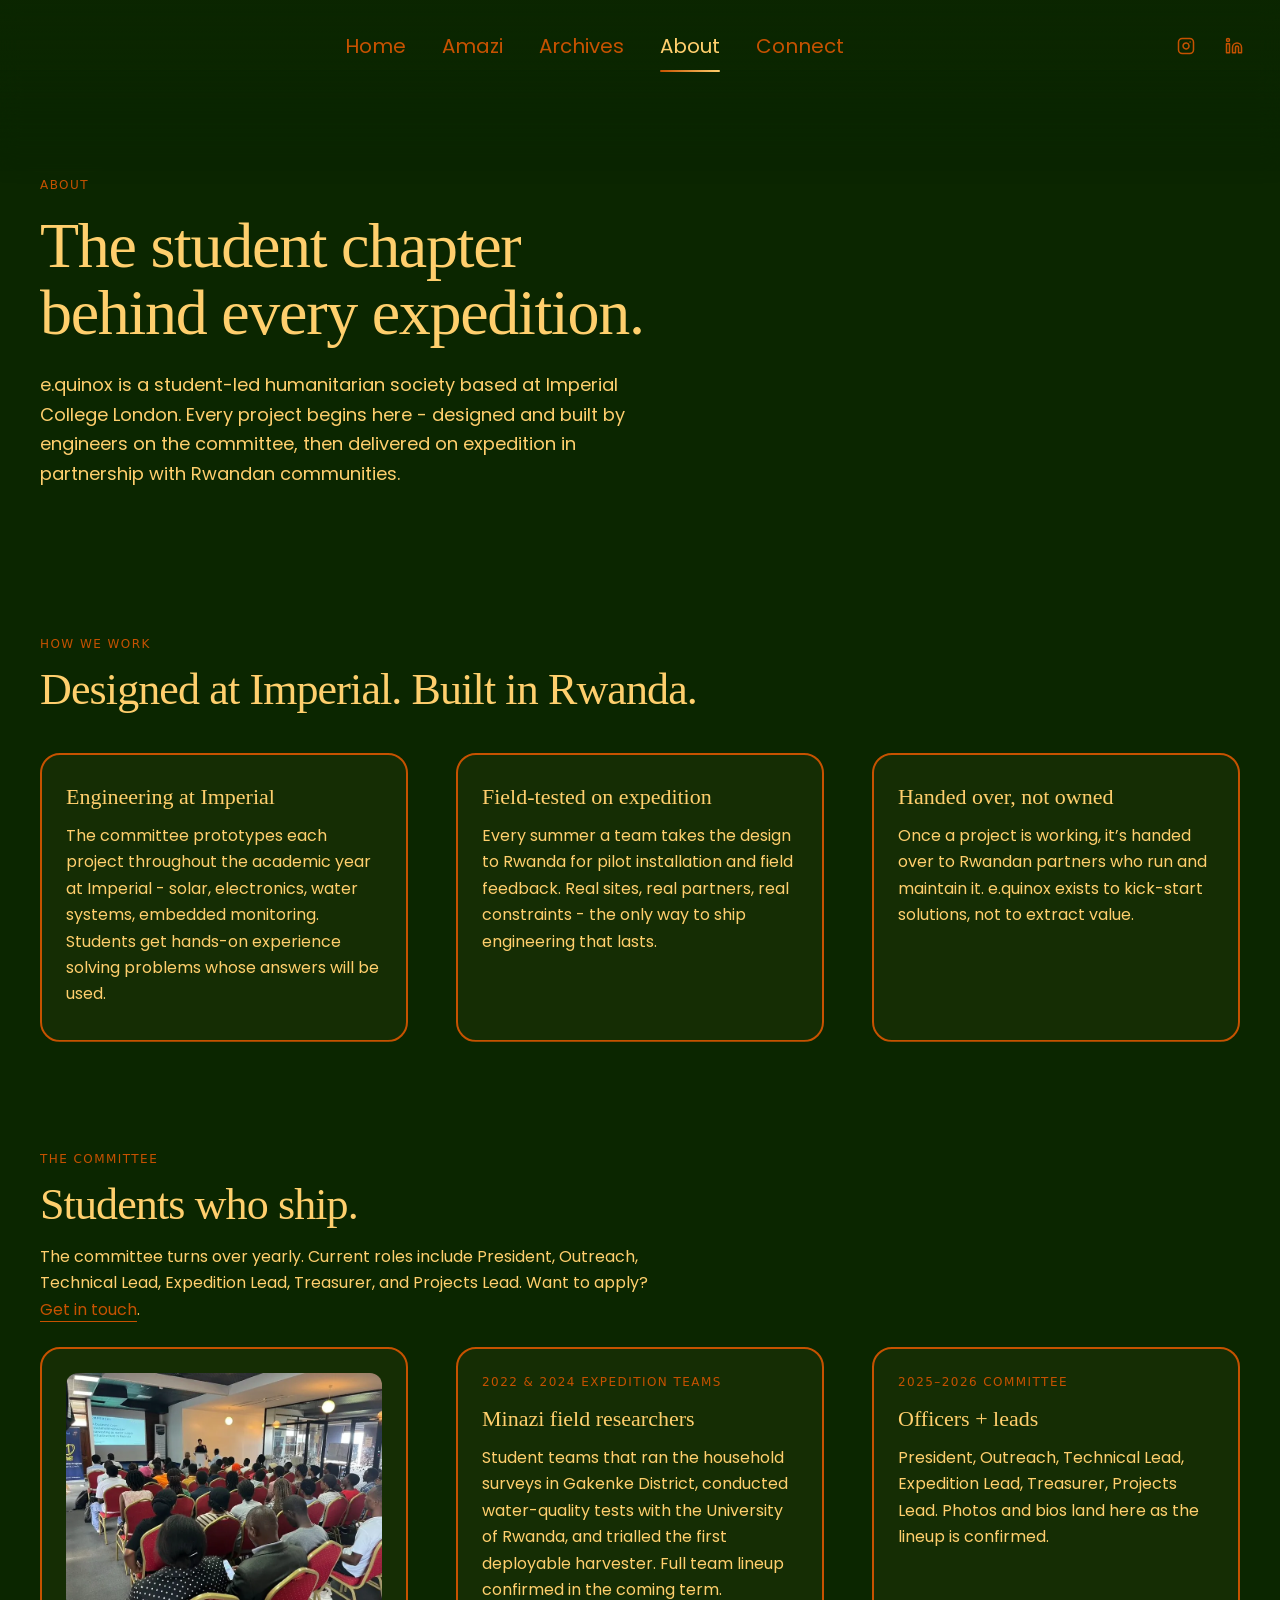
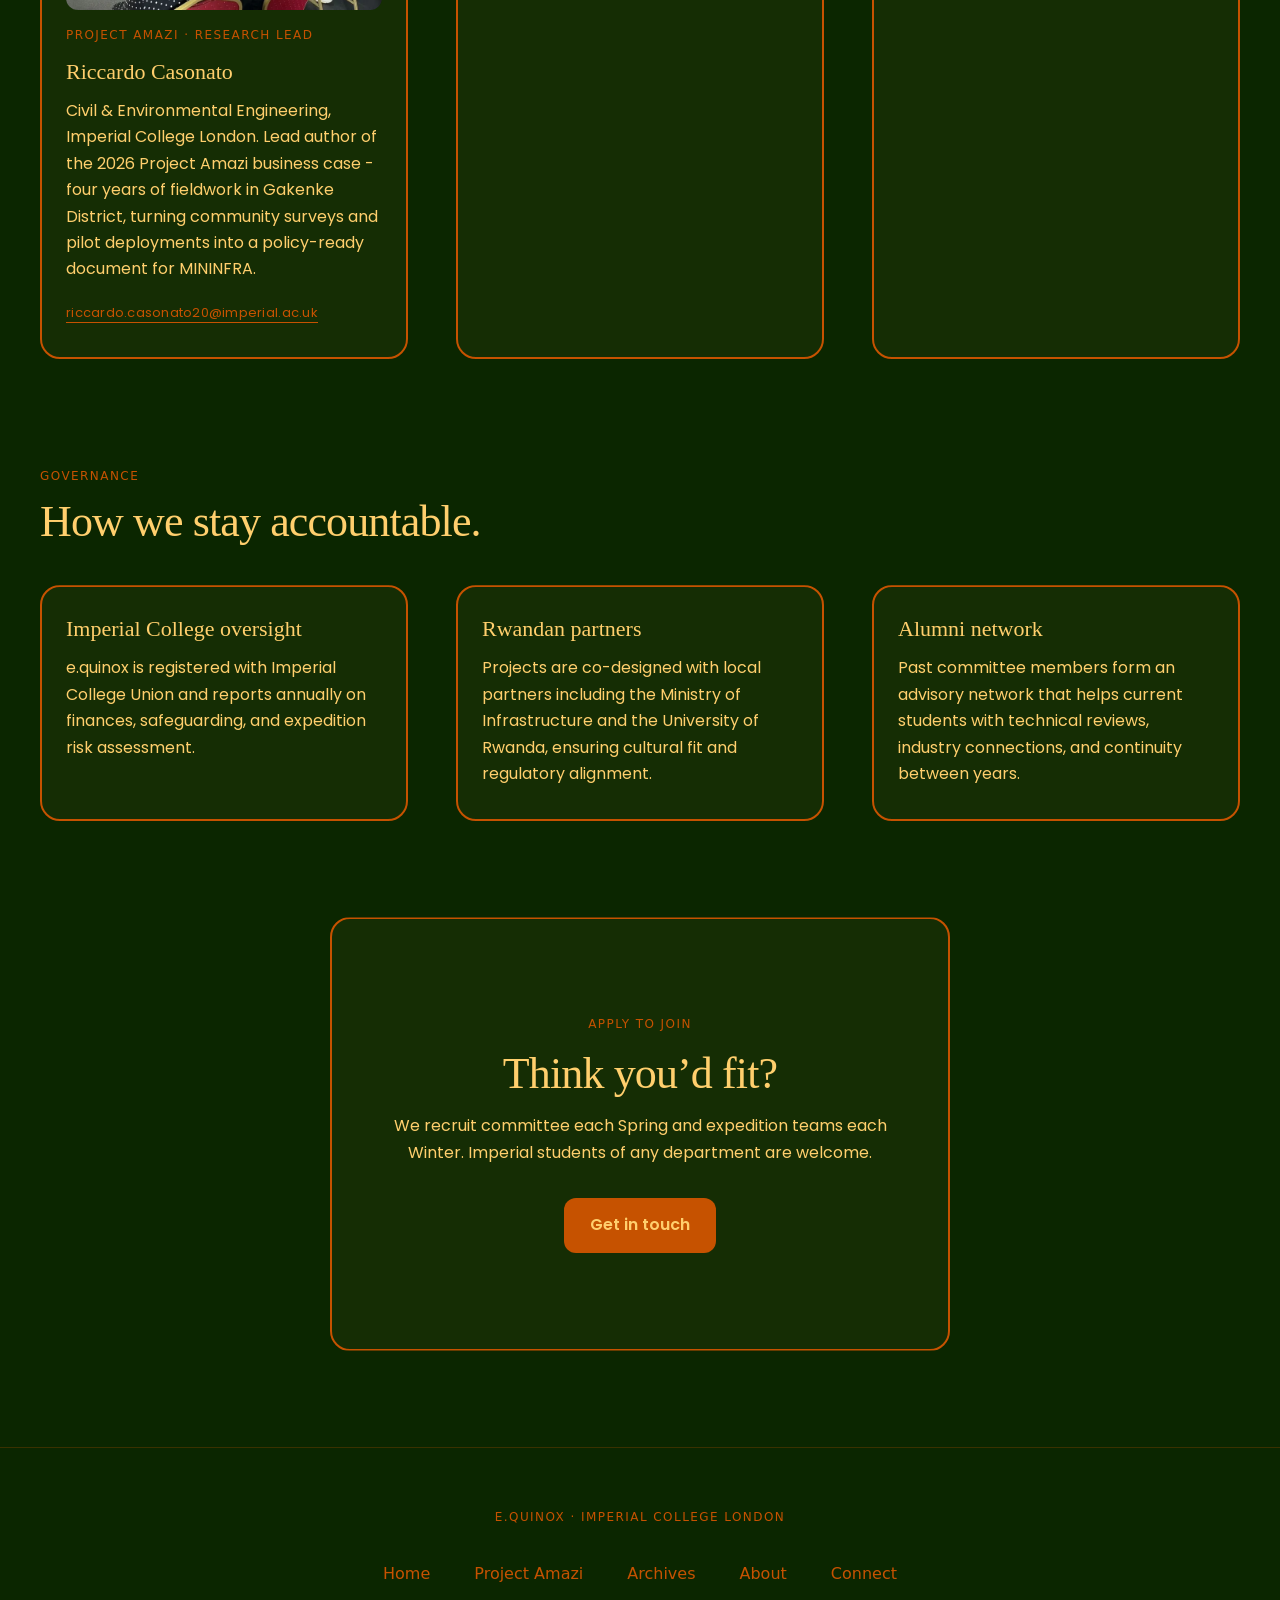
==== commit f9b5dcfd: "Phase 4: Amazi page, water-focused content, new imagery Adds amazi.html, secondary.js, partner/team/" ====
--- a/about.html
+++ b/about.html
@@ -3,7 +3,7 @@
 <head>
     <meta charset="UTF-8">
     <meta name="viewport" content="width=device-width, initial-scale=1.0">
-    <title>About e.quinox — the Imperial student chapter</title>
+    <title>About e.quinox - the Imperial student chapter</title>
     <meta name="description" content="e.quinox is run by Imperial College London students. Meet the committee, learn how we organise, and find out how to join.">
 
     <!-- Fonts -->
@@ -29,17 +29,17 @@
     <main class="about">
         <!-- Intro -->
         <section class="about__intro">
-            <div class="about__intro-copy">
+            <div class="about__intro-copy" data-reveal>
                 <p class="eyebrow">About</p>
                 <h1 class="display">The student chapter behind every expedition.</h1>
                 <p class="lede">
                     e.quinox is a student-led humanitarian society based at
-                    Imperial College London. Every project begins here &mdash; designed
+                    Imperial College London. Every project begins here - designed
                     and built by engineers on the committee, then delivered
                     on expedition in partnership with Rwandan communities.
                 </p>
             </div>
-            <figure class="about__intro-image">
+            <figure class="about__intro-image" data-reveal>
                 <picture>
                     <source type="image/webp"
                             srcset="static/images/about-800w.webp 800w, static/images/about-1600w.webp 1600w"
@@ -54,16 +54,16 @@
 
         <!-- How we work -->
         <section class="about__section">
-            <header class="about__section-head">
+            <header class="about__section-head" data-reveal>
                 <p class="eyebrow">How we work</p>
                 <h2 class="display">Designed at Imperial. Built in Rwanda.</h2>
             </header>
-            <div class="about__columns">
+            <div class="about__columns" data-reveal data-stagger>
                 <article>
                     <h3>Engineering at Imperial</h3>
                     <p>
                         The committee prototypes each project throughout the
-                        academic year at Imperial &mdash; solar, electronics, water
+                        academic year at Imperial - solar, electronics, water
                         systems, embedded monitoring. Students get hands-on
                         experience solving problems whose answers will be used.
                     </p>
@@ -73,7 +73,7 @@
                     <p>
                         Every summer a team takes the design to Rwanda for
                         pilot installation and field feedback. Real sites,
-                        real partners, real constraints &mdash; the only way to
+                        real partners, real constraints - the only way to
                         ship engineering that lasts.
                     </p>
                 </article>
@@ -90,7 +90,7 @@
 
         <!-- Committee / team -->
         <section class="about__section">
-            <header class="about__section-head">
+            <header class="about__section-head" data-reveal>
                 <p class="eyebrow">The committee</p>
                 <h2 class="display">Students who ship.</h2>
                 <p class="about__sub">
@@ -100,19 +100,60 @@
                     <a href="/connect.html">Get in touch</a>.
                 </p>
             </header>
-            <p class="about__placeholder">
-                Individual committee photos and bios will land here as the
-                team confirms their 2025&ndash;2026 lineup.
-            </p>
+
+            <div class="about__columns" data-reveal data-stagger>
+                <article class="team-card">
+                    <figure class="team-photo">
+                        <picture>
+                            <source type="image/webp"
+                                    srcset="static/images/team/riccardo-casonato-800w.webp">
+                            <img src="static/images/team/riccardo-casonato.jpg"
+                                 alt="Riccardo Casonato delivering a lecture on Project Amazi"
+                                 loading="lazy" decoding="async">
+                        </picture>
+                    </figure>
+                    <p class="eyebrow">Project Amazi &middot; research lead</p>
+                    <h3>Riccardo Casonato</h3>
+                    <p>
+                        Civil &amp; Environmental Engineering, Imperial College London.
+                        Lead author of the 2026 Project Amazi business case -
+                        four years of fieldwork in Gakenke District, turning
+                        community surveys and pilot deployments into a policy-ready
+                        document for MININFRA.
+                    </p>
+                    <p class="about__contact">
+                        <a href="mailto:riccardo.casonato20@imperial.ac.uk">riccardo.casonato20@imperial.ac.uk</a>
+                    </p>
+                </article>
+                <article>
+                    <p class="eyebrow">2022 &amp; 2024 expedition teams</p>
+                    <h3>Minazi field researchers</h3>
+                    <p>
+                        Student teams that ran the household surveys in Gakenke
+                        District, conducted water-quality tests with the University
+                        of Rwanda, and trialled the first deployable harvester.
+                        Full team lineup confirmed in the coming term.
+                    </p>
+                </article>
+                <article>
+                    <p class="eyebrow">2025&ndash;2026 committee</p>
+                    <h3>Officers + leads</h3>
+                    <p>
+                        President, Outreach, Technical Lead, Expedition Lead,
+                        Treasurer, Projects Lead. Photos and bios land here
+                        as the lineup is confirmed.
+                    </p>
+                </article>
+            </div>
         </section>
 
         <!-- Governance -->
         <section class="about__section">
-            <header class="about__section-head">
+            <header class="about__section-head" data-reveal>
                 <p class="eyebrow">Governance</p>
                 <h2 class="display">How we stay accountable.</h2>
             </header>
-            <div class="about__columns">
+            <div class="about__columns" data-reveal data-stagger>
                 <article>
                     <h3>Imperial College oversight</h3>
                     <p>
@@ -141,7 +182,7 @@
         </section>
 
         <!-- Join CTA -->
-        <section class="about__cta">
+        <section class="about__cta" data-reveal>
             <p class="eyebrow">Apply to join</p>
             <h2 class="display">Think you&rsquo;d fit?</h2>
             <p>
@@ -156,7 +197,8 @@
         <p class="eyebrow">e.quinox · Imperial College London</p>
         <nav class="site-footer__nav" aria-label="Footer">
             <a href="/">Home</a>
-            <a href="/projects.html">Projects</a>
+            <a href="/amazi.html">Project Amazi</a>
+            <a href="/projects.html">Archives</a>
             <a href="/about.html">About</a>
             <a href="/connect.html">Connect</a>
         </nav>
@@ -165,5 +207,7 @@
     <!-- JS -->
     <script src="static/js/include.js"></script>
     <script src="static/js/togglemenu.js"></script>
+    <script src="static/js/scroll.js" defer></script>
+    <script src="static/js/secondary.js" defer></script>
 </body>
 </html>
--- a/static/auxcss/helper.css
+++ b/static/auxcss/helper.css
@@ -42,8 +42,47 @@
 
     /* Motion */
     --ease-warm: cubic-bezier(.2, .7, .2, 1);
+    --ease-snap: cubic-bezier(.2, .8, .2, 1);
+    --ease-spring: cubic-bezier(.18, 1.15, .3, 1);
+    --dur-fast: 280ms;
     --dur-warm: 240ms;
+    --dur-mid: 600ms;
     --dur-slow: 480ms;
+    --dur-reveal: 900ms;
+}
+
+/* ================================================================
+   Stagger primitive — children of [data-stagger] inherit a delay
+   indexed via --i (set by JS in scroll.js when parent enters view).
+   ================================================================ */
+[data-stagger] > * {
+    transition-delay: calc(var(--i, 0) * 80ms);
+}
+
+/* ================================================================
+   Reveal-on-scroll primitive — observed by scroll.js, which adds
+   .is-lit when the element enters the viewport. Lives in helper.css
+   so every page (about/projects/connect/index/amazi) gets it without
+   needing to import index.css.
+   ================================================================ */
+[data-reveal] {
+    opacity: 0;
+    transform: translateY(24px);
+    transition:
+        opacity var(--dur-reveal) var(--ease-warm),
+        transform var(--dur-reveal) var(--ease-warm),
+        clip-path var(--dur-reveal) var(--ease-snap),
+        filter var(--dur-reveal) var(--ease-warm);
+}
+[data-reveal="left"]  { transform: translateX(-32px); opacity: 0; }
+[data-reveal="right"] { transform: translateX(32px);  opacity: 0; }
+[data-reveal="up"]    { transform: translateY(36px);  opacity: 0; }
+[data-reveal="zoom"]  { transform: scale(0.94);       opacity: 0; }
+[data-reveal="clip"]  { clip-path: inset(0 100% 0 0); opacity: 1; transform: none; }
+[data-reveal].is-lit {
+    opacity: 1;
+    transform: none;
+    clip-path: inset(0 0 0 0);
 }
 
 /* ================================================================
@@ -163,4 +202,5 @@
         transition-duration: 0.001ms !important;
         scroll-behavior: auto !important;
     }
-}
+    [data-reveal] { opacity: 1; transform: none; clip-path: none; }
+}
--- a/static/auxcss/header.css
+++ b/static/auxcss/header.css
@@ -1,6 +1,24 @@
 /* ================================================================
    Header — brand / nav / socials, filament-warm interactions
    ================================================================ */
+
+/* Scroll-progress bar (top of viewport, all pages) */
+.scroll-progress {
+    position: fixed;
+    top: 0;
+    left: 0;
+    right: 0;
+    height: 2px;
+    background: linear-gradient(90deg, var(--rust), var(--yellow));
+    transform: scaleX(var(--p, 0));
+    transform-origin: left center;
+    z-index: 60;
+    pointer-events: none;
+    will-change: transform;
+}
+@media (prefers-reduced-motion: reduce) {
+    .scroll-progress { display: none; }
+}
 
 .header {
     position: fixed;
@@ -14,11 +32,41 @@
     align-items: center;
     gap: var(--space-2);
     box-sizing: border-box;
+    background: transparent;
+    isolation: isolate;
+}
+
+/* Soft, gradient-faded blur backdrop. The ::before extends past the
+   header's bottom edge and is masked with a vertical gradient so the
+   blur + tint dissolve smoothly into the page below — no hard line. */
+.header::before {
+    content: "";
+    position: absolute;
+    top: 0;
+    left: 0;
+    right: 0;
+    height: 200%;
     background: linear-gradient(180deg,
-                rgba(11, 38, 0, 0.72) 0%,
-                rgba(11, 38, 0, 0) 100%);
-    backdrop-filter: blur(4px);
-    -webkit-backdrop-filter: blur(4px);
+                rgba(11, 38, 0, 0.78) 0%,
+                rgba(11, 38, 0, 0.55) 35%,
+                rgba(11, 38, 0, 0.18) 70%,
+                rgba(11, 38, 0, 0)    100%);
+    backdrop-filter: blur(10px);
+    -webkit-backdrop-filter: blur(10px);
+    -webkit-mask-image: linear-gradient(180deg,
+                #000 0%,
+                #000 38%,
+                rgba(0,0,0,0.55) 65%,
+                rgba(0,0,0,0.18) 85%,
+                rgba(0,0,0,0)    100%);
+    mask-image: linear-gradient(180deg,
+                #000 0%,
+                #000 38%,
+                rgba(0,0,0,0.55) 65%,
+                rgba(0,0,0,0.18) 85%,
+                rgba(0,0,0,0)    100%);
+    pointer-events: none;
+    z-index: -1;
 }
 
 /* Brand */
@@ -91,6 +139,7 @@
 .nav-buttons a:nth-child(2) { animation-delay: 0.1s; }
 .nav-buttons a:nth-child(3) { animation-delay: 0.15s; }
 .nav-buttons a:nth-child(4) { animation-delay: 0.2s; }
+.nav-buttons a:nth-child(5) { animation-delay: 0.25s; }
 @keyframes slideIn {
     to { opacity: 1; transform: translateX(0); }
 }
@@ -129,20 +178,75 @@
     box-shadow: 0 0 16px -4px rgba(255, 207, 109, 0.5);
 }
 
-/* Underline bar at the bottom of the header */
-.bar {
-    display: none;   /* not used in the new header layout */
-}
+/* Mobile menu button (hidden on desktop) */
+.header__menu {
+    display: none;
+    width: 44px;
+    height: 44px;
+    border: 0;
+    border-radius: 50%;
+    background: transparent;
+    cursor: pointer;
+    position: relative;
+}
+.header__menu span {
+    position: absolute;
+    left: 12px;
+    right: 12px;
+    height: 2px;
+    border-radius: 2px;
+    background: var(--yellow);
+    transition: transform var(--dur-warm) var(--ease-warm), top var(--dur-warm) var(--ease-warm);
+}
+.header__menu span:nth-child(1) { top: 17px; }
+.header__menu span:nth-child(2) { top: 25px; }
+.header.is-open .header__menu span:nth-child(1) { top: 21px; transform: rotate(45deg); }
+.header.is-open .header__menu span:nth-child(2) { top: 21px; transform: rotate(-45deg); }
 
 /* Responsive */
-@media (max-width: 700px) {
+@media (max-width: 760px) {
     .header {
-        padding: 10px 12px;
-        grid-template-columns: auto 1fr auto;
-    }
-    .nav-buttons a { padding: 8px 10px; font-size: 14px; }
-    .header__mark { height: 22px; }
+        padding: 8px 12px;
+        grid-template-columns: 1fr auto auto;
+        gap: 4px;
+    }
+    .header__mark { height: 24px; }
     .header__social { width: 40px; height: 40px; }
+    .header__menu { display: block; }
+    .nav-buttons {
+        position: absolute;
+        top: 100%;
+        left: 12px;
+        right: 12px;
+        flex-direction: column;
+        align-items: stretch;
+        gap: 0;
+        padding: 8px;
+        border-radius: var(--radius-lg);
+        background: rgba(11, 38, 0, 0.94);
+        border: 1px solid rgba(255, 207, 109, 0.14);
+        backdrop-filter: blur(14px);
+        -webkit-backdrop-filter: blur(14px);
+        box-shadow: 0 24px 48px -16px rgba(0, 0, 0, 0.6);
+        opacity: 0;
+        visibility: hidden;
+        transform: translateY(-8px);
+        transition: opacity var(--dur-warm) var(--ease-warm), transform var(--dur-warm) var(--ease-warm), visibility 0s linear var(--dur-warm);
+    }
+    .header.is-open .nav-buttons {
+        opacity: 1;
+        visibility: visible;
+        transform: none;
+        transition-delay: 0s;
+    }
+    .nav-buttons a {
+        font-size: 18px;
+        padding: 12px 16px;
+        animation: none;
+        opacity: 1;
+        transform: none;
+    }
+    .nav-buttons a[aria-current="page"]::after { left: 16px; right: auto; width: 24px; bottom: 8px; }
 }
 
 /* Hide scrollbars */
--- a/static/css/about.css
+++ b/static/css/about.css
@@ -130,9 +130,50 @@
     margin: 0 0 var(--space-1);
 }
 .about__columns p {
-    margin: 0;
+    margin: 0 0 var(--space-1);
     color: var(--yellow);
     line-height: var(--leading-body);
+}
+.about__columns article .eyebrow {
+    display: block;
+    color: var(--rust);
+    margin-bottom: var(--space-1);
+}
+
+/* Team-card with portrait photo above the bio */
+.team-photo {
+    margin: 0 0 var(--space-2);
+    aspect-ratio: 4 / 3;
+    border-radius: var(--radius);
+    overflow: hidden;
+    background: rgba(11, 38, 0, 0.35);
+}
+.team-photo picture,
+.team-photo img {
+    display: block;
+    width: 100%;
+    height: 100%;
+    object-fit: cover;
+    object-position: center 30%;
+    transition: transform var(--dur-slow) var(--ease-warm);
+}
+.team-card:hover .team-photo img {
+    transform: scale(1.04);
+}
+.about__contact {
+    margin-top: var(--space-2) !important;
+}
+.about__contact a {
+    color: var(--rust);
+    border-bottom: 1px solid currentColor;
+    font-size: 13px;
+    letter-spacing: 0.02em;
+    text-decoration: none;
+    transition: color var(--dur-warm) var(--ease-warm);
+}
+.about__contact a:hover,
+.about__contact a:focus-visible {
+    color: var(--yellow);
 }
 
 .about__placeholder {
@@ -242,3 +283,62 @@
 .site-footer__nav a:focus-visible {
     color: var(--yellow);
 }
+
+/* ================================================================
+   ANIMATION CHOREOGRAPHY — about page
+   ================================================================ */
+
+/* Intro reveals — copy fades up, image swipes from left */
+.about__intro-copy[data-reveal] { opacity: 0; transform: translateY(24px); transition: opacity 800ms var(--ease-warm), transform 800ms var(--ease-spring); }
+.about__intro-copy[data-reveal].is-lit { opacity: 1; transform: none; }
+
+.about__intro-image[data-reveal] {
+    clip-path: inset(0 100% 0 0);
+    opacity: 0;
+    transition: clip-path 900ms cubic-bezier(.2, .8, .2, 1), opacity 900ms var(--ease-warm);
+}
+.about__intro-image[data-reveal].is-lit {
+    clip-path: inset(0 0 0 0);
+    opacity: 1;
+}
+@media (prefers-reduced-motion: reduce) {
+    .about__intro-copy[data-reveal],
+    .about__intro-image[data-reveal] { opacity: 1; transform: none; clip-path: none; }
+}
+
+/* Section heads */
+.about__section-head[data-reveal] { opacity: 0; transform: translateY(20px); transition: opacity 700ms var(--ease-warm), transform 700ms var(--ease-spring); }
+.about__section-head[data-reveal].is-lit { opacity: 1; transform: none; }
+
+/* Three-column cascade */
+.about__columns article {
+    opacity: 0;
+    transform: translateY(28px);
+    transition: opacity 700ms var(--ease-warm), transform 700ms var(--ease-spring);
+}
+.about__columns[data-reveal].is-lit > article { opacity: 1; transform: none; }
+.about__columns[data-stagger][data-reveal].is-lit > article:nth-child(1) { transition-delay: 80ms;  }
+.about__columns[data-stagger][data-reveal].is-lit > article:nth-child(2) { transition-delay: 220ms; }
+.about__columns[data-stagger][data-reveal].is-lit > article:nth-child(3) { transition-delay: 360ms; }
+
+/* Riccardo portrait slow Ken Burns */
+@keyframes kenburns {
+    0%   { transform: scale(1)    translate(0, 0); }
+    100% { transform: scale(1.06) translate(-1.2%, -1%); }
+}
+.team-card .team-photo img {
+    animation: kenburns 18s var(--ease-warm) infinite alternate;
+}
+@media (prefers-reduced-motion: reduce) {
+    .team-card .team-photo img { animation: none; }
+}
+
+/* CTA band */
+.about__cta[data-reveal] { opacity: 0; transform: translateY(24px); transition: opacity 800ms var(--ease-warm), transform 800ms var(--ease-spring); }
+.about__cta[data-reveal].is-lit { opacity: 1; transform: none; }
+.about__cta .button-warm:hover {
+    box-shadow:
+        0 0 0 1px var(--yellow) inset,
+        0 12px 38px -8px rgba(255, 207, 109, 0.65);
+}
+
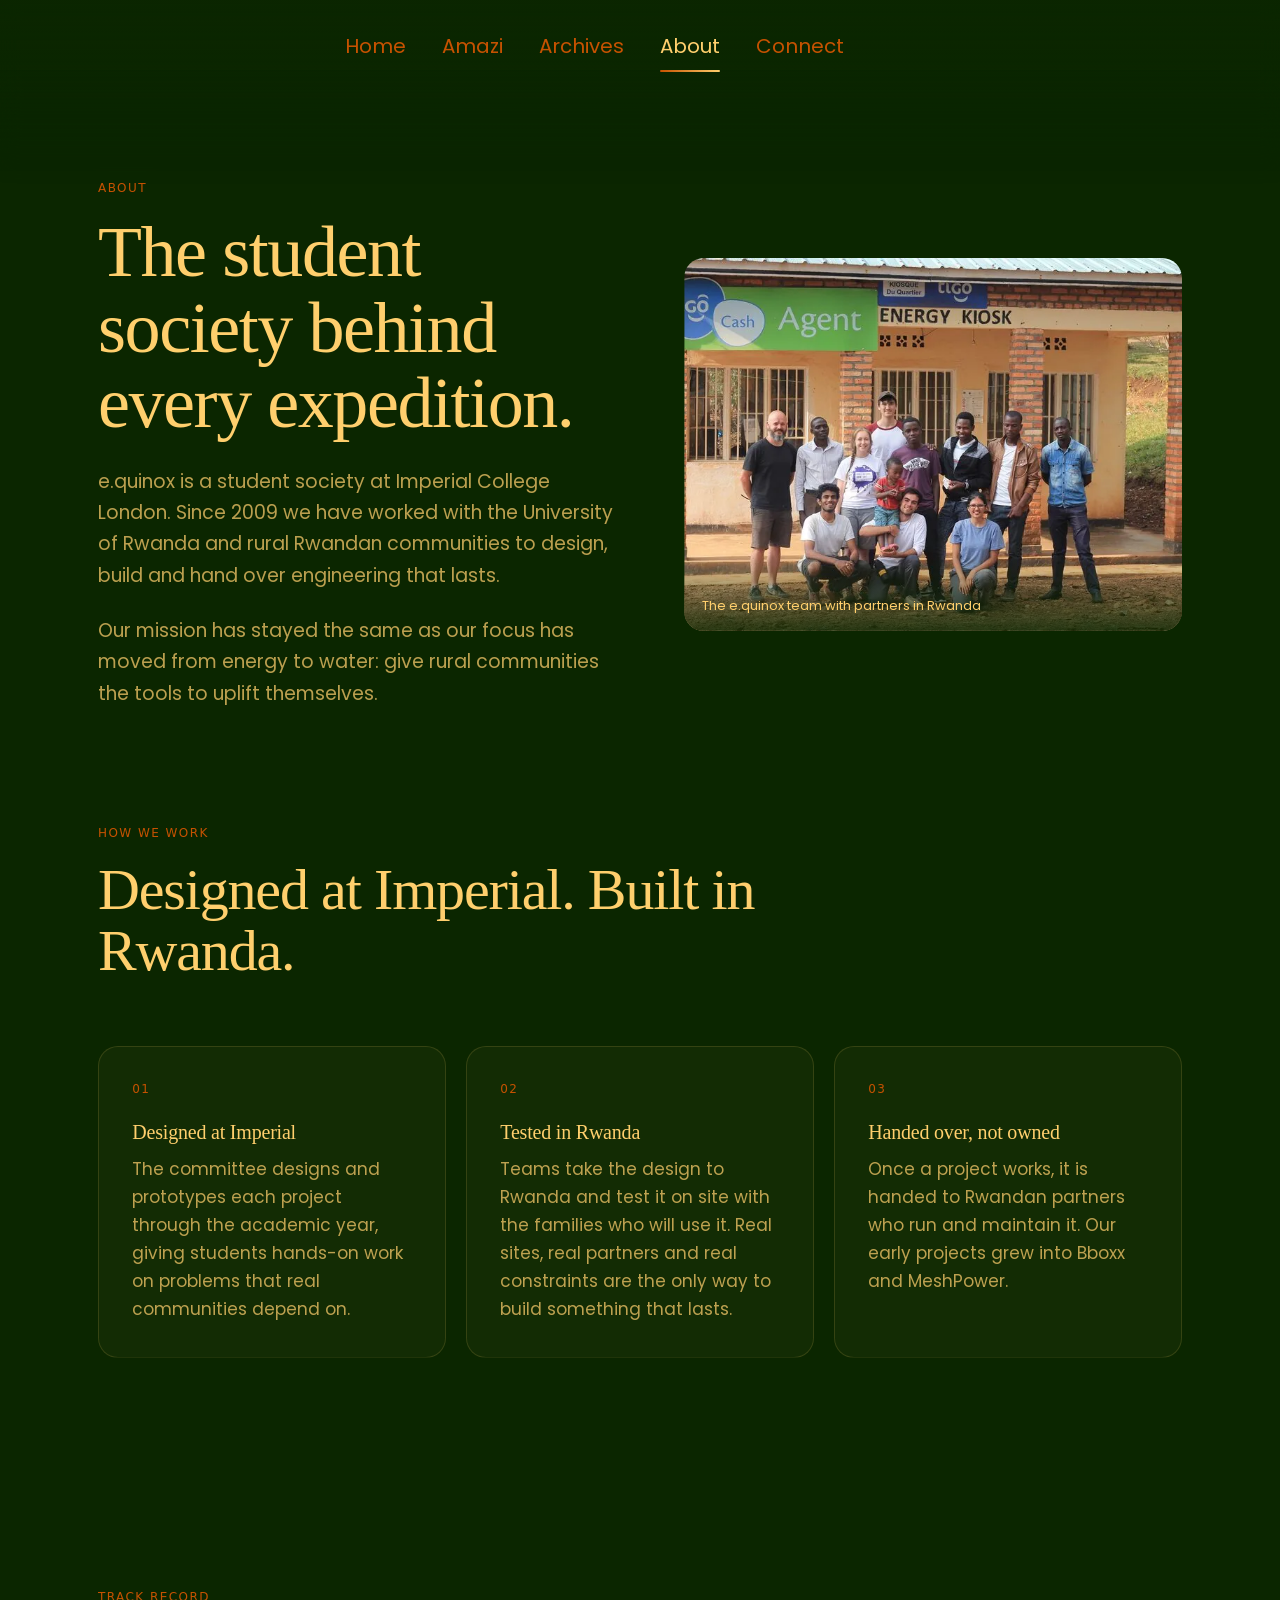
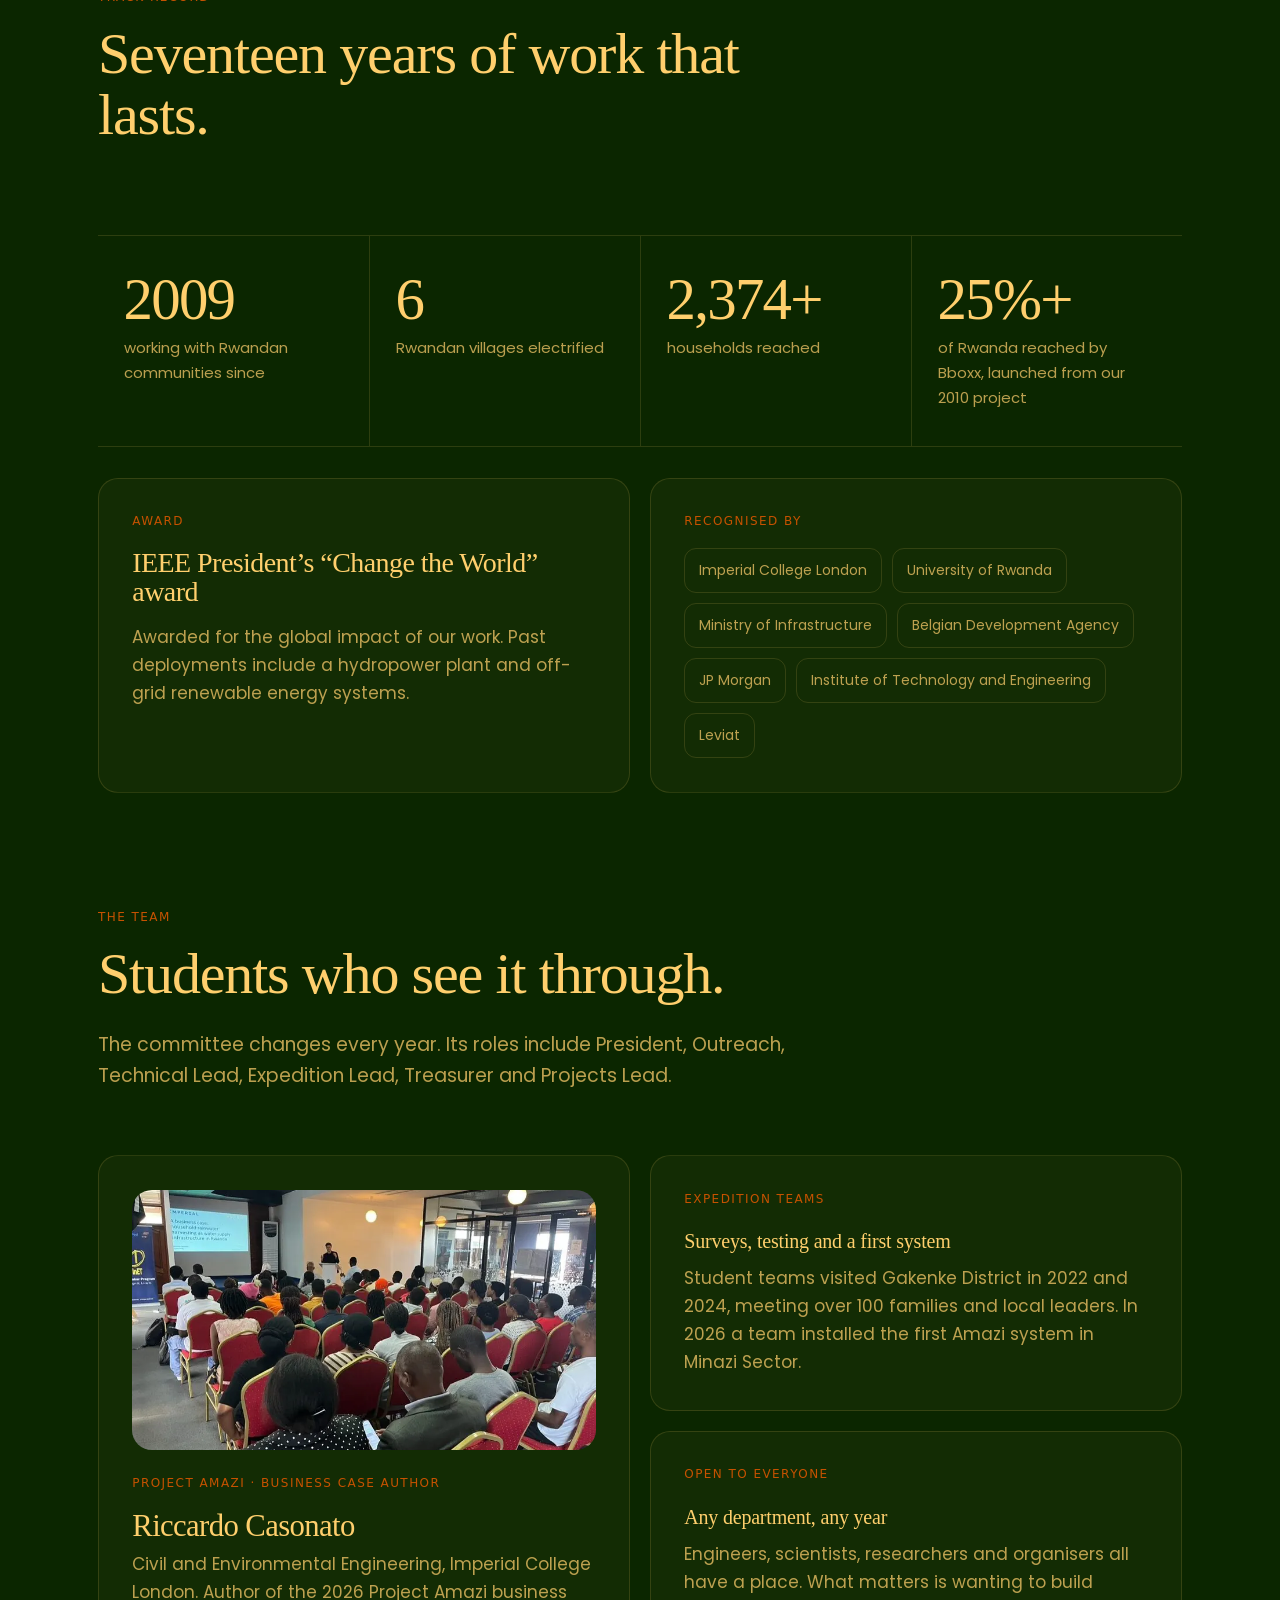
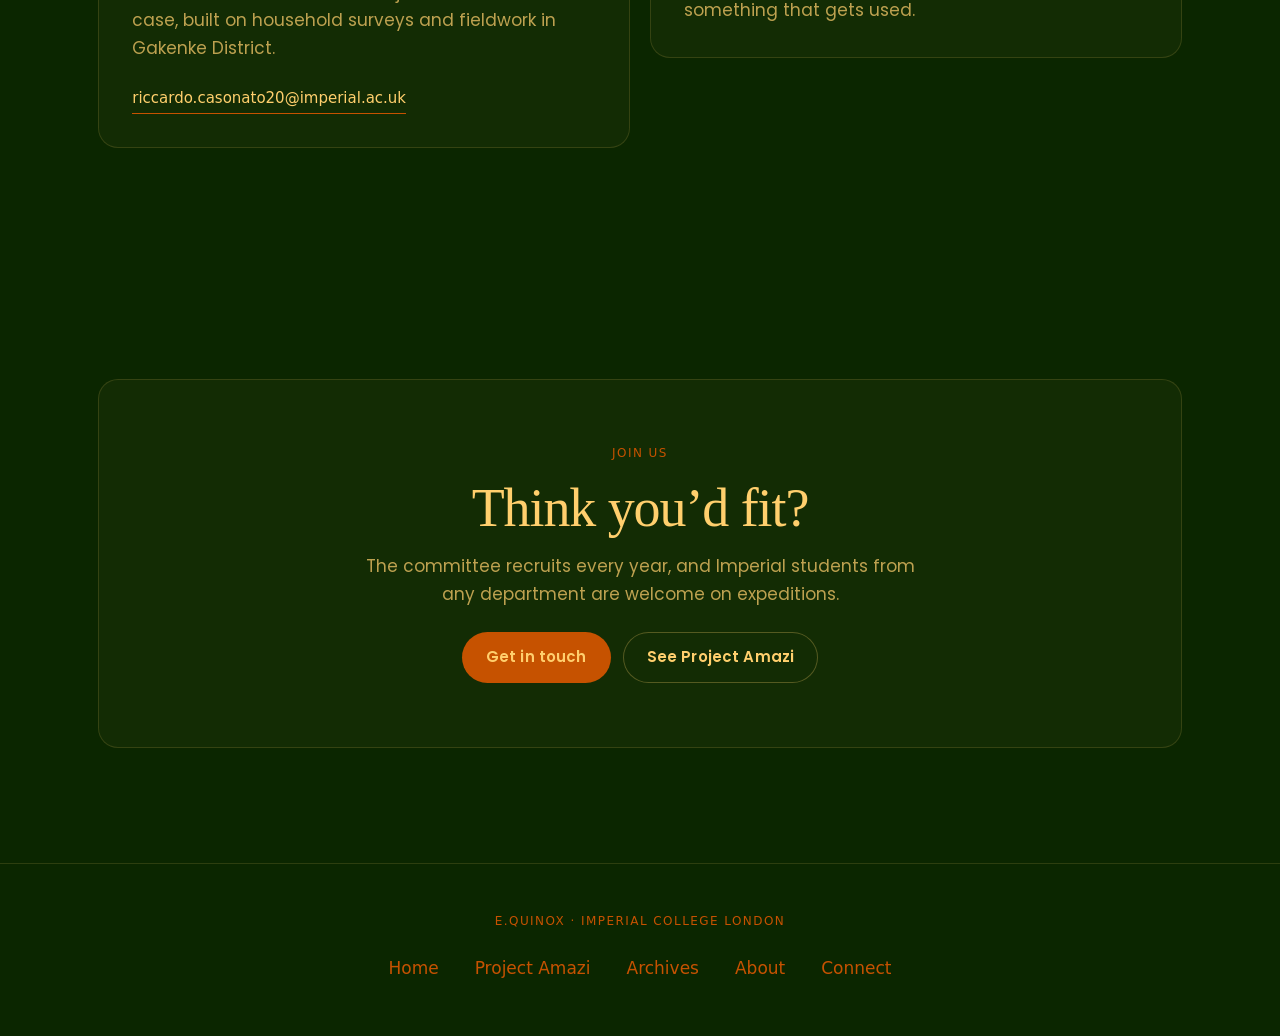
==== commit abf5f817: "Sweep: fact-check copy, unify About/Connect/Archive on shared design system - Correct copy against t" ====
--- a/about.html
+++ b/about.html
@@ -3,8 +3,13 @@
 <head>
     <meta charset="UTF-8">
     <meta name="viewport" content="width=device-width, initial-scale=1.0">
-    <title>About e.quinox - the Imperial student chapter</title>
-    <meta name="description" content="e.quinox is run by Imperial College London students. Meet the committee, learn how we organise, and find out how to join.">
+    <title>About · e.quinox</title>
+    <meta name="description" content="e.quinox is a student society at Imperial College London that has worked with Rwandan communities since 2009. How we work, our track record, and how to join.">
+    <meta property="og:title" content="About e.quinox">
+    <meta property="og:description" content="A student society at Imperial College London, working with Rwandan communities since 2009.">
+    <meta property="og:image" content="https://equinoxicl.com/static/images/about-1600w.jpg">
+    <meta property="og:url" content="https://equinoxicl.com/about.html">
+    <meta property="og:type" content="website">
 
     <!-- Fonts -->
     <link rel="preconnect" href="https://fonts.googleapis.com">
@@ -14,6 +19,7 @@
     <!-- CSS -->
     <link rel="stylesheet" href="static/auxcss/helper.css">
     <link rel="stylesheet" href="static/auxcss/header.css">
+    <link rel="stylesheet" href="static/css/index.css">
     <link rel="stylesheet" href="static/css/about.css">
 
     <!-- Icons -->
@@ -26,170 +32,178 @@
 <body class="greenbg">
     <header data-include-html="static/auxhtml/header.html"></header>
 
-    <main class="about">
+    <main>
         <!-- Intro -->
-        <section class="about__intro">
-            <div class="about__intro-copy" data-reveal>
-                <p class="eyebrow">About</p>
-                <h1 class="display">The student chapter behind every expedition.</h1>
-                <p class="lede">
-                    e.quinox is a student-led humanitarian society based at
-                    Imperial College London. Every project begins here - designed
-                    and built by engineers on the committee, then delivered
-                    on expedition in partnership with Rwandan communities.
-                </p>
-            </div>
-            <figure class="about__intro-image" data-reveal>
-                <picture>
-                    <source type="image/webp"
-                            srcset="static/images/about-800w.webp 800w, static/images/about-1600w.webp 1600w"
-                            sizes="(max-width: 900px) 100vw, 50vw">
-                    <img src="static/images/about-1600w.jpg"
-                         alt="e.quinox team on the ground in rural Rwanda"
-                         loading="lazy" decoding="async">
-                </picture>
-                <figcaption class="caption">e.quinox team &middot; Rwanda</figcaption>
-            </figure>
+        <section class="section page-top" aria-labelledby="about-h">
+            <div class="wrap page-split">
+                <div data-reveal>
+                    <p class="eyebrow">About</p>
+                    <h1 class="display page-title" id="about-h">The student society behind every expedition.</h1>
+                    <p class="head__lede">
+                        e.quinox is a student society at Imperial College London. Since 2009
+                        we have worked with the University of Rwanda and rural Rwandan
+                        communities to design, build and hand over engineering that lasts.
+                    </p>
+                    <p class="head__lede">
+                        Our mission has stayed the same as our focus has moved from energy
+                        to water: give rural communities the tools to uplift themselves.
+                    </p>
+                </div>
+                <figure class="photo about__photo" data-reveal>
+                    <picture>
+                        <source type="image/webp"
+                                srcset="static/images/about-800w.webp 800w, static/images/about-1600w.webp 1600w"
+                                sizes="(max-width: 900px) 100vw, 45vw">
+                        <img src="static/images/about-1600w.jpg"
+                             alt="e.quinox students and Rwandan partners outside an Energy Kiosk"
+                             decoding="async">
+                    </picture>
+                    <figcaption>The e.quinox team with partners in Rwanda</figcaption>
+                </figure>
+            </div>
         </section>
 
         <!-- How we work -->
-        <section class="about__section">
-            <header class="about__section-head" data-reveal>
-                <p class="eyebrow">How we work</p>
-                <h2 class="display">Designed at Imperial. Built in Rwanda.</h2>
-            </header>
-            <div class="about__columns" data-reveal data-stagger>
-                <article>
-                    <h3>Engineering at Imperial</h3>
-                    <p>
-                        The committee prototypes each project throughout the
-                        academic year at Imperial - solar, electronics, water
-                        systems, embedded monitoring. Students get hands-on
-                        experience solving problems whose answers will be used.
+        <section class="section section--tight" aria-labelledby="work-h">
+            <div class="wrap">
+                <header class="head" data-reveal>
+                    <p class="eyebrow">How we work</p>
+                    <h2 class="display" id="work-h">Designed at Imperial. Built in Rwanda.</h2>
+                </header>
+                <div class="grid grid--3" data-reveal data-stagger>
+                    <article class="card">
+                        <p class="eyebrow">01</p>
+                        <h4>Designed at Imperial</h4>
+                        <p>The committee designs and prototypes each project through the academic
+                            year, giving students hands-on work on problems that real communities
+                            depend on.</p>
+                    </article>
+                    <article class="card">
+                        <p class="eyebrow">02</p>
+                        <h4>Tested in Rwanda</h4>
+                        <p>Teams take the design to Rwanda and test it on site with the families
+                            who will use it. Real sites, real partners and real constraints are the
+                            only way to build something that lasts.</p>
+                    </article>
+                    <article class="card">
+                        <p class="eyebrow">03</p>
+                        <h4>Handed over, not owned</h4>
+                        <p>Once a project works, it is handed to Rwandan partners who run and
+                            maintain it. Our early projects grew into Bboxx and MeshPower.</p>
+                    </article>
+                </div>
+            </div>
+        </section>
+
+        <!-- Track record -->
+        <section class="section" aria-labelledby="record-h">
+            <div class="wrap">
+                <header class="head" data-reveal>
+                    <p class="eyebrow">Track record</p>
+                    <h2 class="display" id="record-h">Seventeen years of work that lasts.</h2>
+                </header>
+                <div class="record" data-reveal data-stagger aria-label="Track record">
+                    <div>
+                        <p class="num">2009</p>
+                        <p class="num-label">working with Rwandan communities since</p>
+                    </div>
+                    <div>
+                        <p class="num" data-count-to="6">6</p>
+                        <p class="num-label">Rwandan villages electrified</p>
+                    </div>
+                    <div>
+                        <p class="num" data-count-to="2500" data-count-suffix="+">2,500+</p>
+                        <p class="num-label">households reached</p>
+                    </div>
+                    <div>
+                        <p class="num">25%+</p>
+                        <p class="num-label">of Rwanda reached by Bboxx, launched from our 2010 project</p>
+                    </div>
+                </div>
+                <div class="grid grid--2 about__recognition" data-reveal data-stagger>
+                    <article class="card">
+                        <p class="eyebrow">Award</p>
+                        <h3 class="display">IEEE President&rsquo;s &ldquo;Change the World&rdquo; award</h3>
+                        <p>Awarded for the global impact of our work. Past deployments include a
+                            hydropower plant and off-grid renewable energy systems.</p>
+                    </article>
+                    <article class="card">
+                        <p class="eyebrow">Recognised by</p>
+                        <ul class="chips">
+                            <li>Imperial College London</li>
+                            <li>University of Rwanda</li>
+                            <li>Ministry of Infrastructure</li>
+                            <li>Belgian Development Agency</li>
+                            <li>JP Morgan</li>
+                            <li>Institute of Technology and Engineering</li>
+                            <li>Leviat</li>
+                        </ul>
+                    </article>
+                </div>
+            </div>
+        </section>
+
+        <!-- People -->
+        <section class="section section--tight" aria-labelledby="team-h">
+            <div class="wrap">
+                <header class="head" data-reveal>
+                    <p class="eyebrow">The team</p>
+                    <h2 class="display" id="team-h">Students who see it through.</h2>
+                    <p class="head__lede">
+                        The committee changes every year. Its roles include President, Outreach,
+                        Technical Lead, Expedition Lead, Treasurer and Projects Lead.
                     </p>
-                </article>
-                <article>
-                    <h3>Field-tested on expedition</h3>
-                    <p>
-                        Every summer a team takes the design to Rwanda for
-                        pilot installation and field feedback. Real sites,
-                        real partners, real constraints - the only way to
-                        ship engineering that lasts.
-                    </p>
-                </article>
-                <article>
-                    <h3>Handed over, not owned</h3>
-                    <p>
-                        Once a project is working, it&rsquo;s handed over to
-                        Rwandan partners who run and maintain it. e.quinox
-                        exists to kick-start solutions, not to extract value.
-                    </p>
-                </article>
-            </div>
-        </section>
-
-        <!-- Committee / team -->
-        <section class="about__section">
-            <header class="about__section-head" data-reveal>
-                <p class="eyebrow">The committee</p>
-                <h2 class="display">Students who ship.</h2>
-                <p class="about__sub">
-                    The committee turns over yearly. Current roles include
-                    President, Outreach, Technical Lead, Expedition Lead,
-                    Treasurer, and Projects Lead. Want to apply?
-                    <a href="/connect.html">Get in touch</a>.
-                </p>
-            </header>
-
-            <div class="about__columns" data-reveal data-stagger>
-                <article class="team-card">
-                    <figure class="team-photo">
-                        <picture>
-                            <source type="image/webp"
-                                    srcset="static/images/team/riccardo-casonato-800w.webp">
-                            <img src="static/images/team/riccardo-casonato.jpg"
-                                 alt="Riccardo Casonato delivering a lecture on Project Amazi"
-                                 loading="lazy" decoding="async">
-                        </picture>
-                    </figure>
-                    <p class="eyebrow">Project Amazi &middot; research lead</p>
-                    <h3>Riccardo Casonato</h3>
-                    <p>
-                        Civil &amp; Environmental Engineering, Imperial College London.
-                        Lead author of the 2026 Project Amazi business case -
-                        four years of fieldwork in Gakenke District, turning
-                        community surveys and pilot deployments into a policy-ready
-                        document for MININFRA.
-                    </p>
-                    <p class="about__contact">
-                        <a href="mailto:riccardo.casonato20@imperial.ac.uk">riccardo.casonato20@imperial.ac.uk</a>
-                    </p>
-                </article>
-                <article>
-                    <p class="eyebrow">2022 &amp; 2024 expedition teams</p>
-                    <h3>Minazi field researchers</h3>
-                    <p>
-                        Student teams that ran the household surveys in Gakenke
-                        District, conducted water-quality tests with the University
-                        of Rwanda, and trialled the first deployable harvester.
-                        Full team lineup confirmed in the coming term.
-                    </p>
-                </article>
-                <article>
-                    <p class="eyebrow">2025&ndash;2026 committee</p>
-                    <h3>Officers + leads</h3>
-                    <p>
-                        President, Outreach, Technical Lead, Expedition Lead,
-                        Treasurer, Projects Lead. Photos and bios land here
-                        as the lineup is confirmed.
-                    </p>
-                </article>
-            </div>
-        </section>
-
-        <!-- Governance -->
-        <section class="about__section">
-            <header class="about__section-head" data-reveal>
-                <p class="eyebrow">Governance</p>
-                <h2 class="display">How we stay accountable.</h2>
-            </header>
-            <div class="about__columns" data-reveal data-stagger>
-                <article>
-                    <h3>Imperial College oversight</h3>
-                    <p>
-                        e.quinox is registered with Imperial College Union and
-                        reports annually on finances, safeguarding, and
-                        expedition risk assessment.
-                    </p>
-                </article>
-                <article>
-                    <h3>Rwandan partners</h3>
-                    <p>
-                        Projects are co-designed with local partners including
-                        the Ministry of Infrastructure and the University of
-                        Rwanda, ensuring cultural fit and regulatory alignment.
-                    </p>
-                </article>
-                <article>
-                    <h3>Alumni network</h3>
-                    <p>
-                        Past committee members form an advisory network that
-                        helps current students with technical reviews,
-                        industry connections, and continuity between years.
-                    </p>
-                </article>
+                </header>
+                <div class="grid grid--2" data-reveal data-stagger>
+                    <article class="card person">
+                        <figure class="photo person__photo">
+                            <picture>
+                                <source type="image/webp" srcset="static/images/team/riccardo-casonato-800w.webp">
+                                <img src="static/images/team/riccardo-casonato-800w.jpg"
+                                     alt="Riccardo Casonato presenting Project Amazi to an audience"
+                                     loading="lazy" decoding="async">
+                            </picture>
+                        </figure>
+                        <p class="eyebrow">Project Amazi · business case author</p>
+                        <h3 class="display">Riccardo Casonato</h3>
+                        <p>Civil and Environmental Engineering, Imperial College London. Author of
+                            the 2026 Project Amazi business case, built on household surveys and
+                            fieldwork in Gakenke District.</p>
+                        <a class="link-arrow" href="mailto:riccardo.casonato20@imperial.ac.uk">riccardo.casonato20@imperial.ac.uk</a>
+                    </article>
+                    <div class="person__side">
+                        <article class="card">
+                            <p class="eyebrow">Expedition teams</p>
+                            <h4>Surveys, testing and a first system</h4>
+                            <p>Student teams visited Gakenke District in 2022 and 2024, meeting over
+                                100 families and local leaders. In 2026 a team installed the first
+                                Amazi system in Minazi Sector.</p>
+                        </article>
+                        <article class="card">
+                            <p class="eyebrow">Open to everyone</p>
+                            <h4>Any department, any year</h4>
+                            <p>Engineers, scientists, researchers and organisers all have a place.
+                                What matters is wanting to build something that gets used.</p>
+                        </article>
+                    </div>
+                </div>
             </div>
         </section>
 
         <!-- Join CTA -->
-        <section class="about__cta" data-reveal>
-            <p class="eyebrow">Apply to join</p>
-            <h2 class="display">Think you&rsquo;d fit?</h2>
-            <p>
-                We recruit committee each Spring and expedition teams each
-                Winter. Imperial students of any department are welcome.
-            </p>
-            <a class="button-warm" href="/connect.html">Get in touch</a>
+        <section class="section" aria-labelledby="join-h">
+            <div class="wrap">
+                <div class="card about__cta" data-reveal>
+                    <p class="eyebrow">Join us</p>
+                    <h2 class="display" id="join-h">Think you&rsquo;d fit?</h2>
+                    <p>The committee recruits every year, and Imperial students from any
+                        department are welcome on expeditions.</p>
+                    <div class="actions">
+                        <a class="button-warm" href="/connect.html">Get in touch</a>
+                        <a class="button-warm button-warm--ghost" href="/amazi.html">See Project Amazi</a>
+                    </div>
+                </div>
+            </div>
         </section>
     </main>
 
@@ -208,6 +222,5 @@
     <script src="static/js/include.js"></script>
     <script src="static/js/togglemenu.js"></script>
     <script src="static/js/scroll.js" defer></script>
-    <script src="static/js/secondary.js" defer></script>
 </body>
 </html>
--- a/static/auxcss/header.css
+++ b/static/auxcss/header.css
@@ -152,6 +152,7 @@
 }
 
 /* Socials */
+.header__socials[hidden] { display: flex; visibility: hidden; } /* keeps the nav centred */
 .header__socials {
     display: flex;
     gap: 4px;
--- a/static/css/index.css
+++ b/static/css/index.css
@@ -0,0 +1,1089 @@
+/* ================================================================
+   Equinox ICL - Home + Project Amazi
+   One system for both long-scroll pages:
+   tokens · primitives · hero · sections · cards · charts · motion
+   ================================================================ */
+
+:root {
+    --water: #9fcbe0;
+    --water-deep: #4f8fab;
+    --line: rgba(255, 207, 109, 0.14);
+    --line-strong: rgba(255, 207, 109, 0.28);
+    --panel: rgba(255, 207, 109, 0.035);
+    --panel-hi: rgba(255, 207, 109, 0.07);
+    --ink-soft: rgba(255, 207, 109, 0.72);
+    --ink-faint: rgba(255, 207, 109, 0.5);
+    --wrap: 1180px;
+    --gutter: clamp(16px, 4vw, 48px);
+    --section-y: clamp(72px, 9vw, 120px);
+    --logo-tile: #fffaf0;
+}
+
+html { scroll-behavior: smooth; }
+
+body {
+    background-color: var(--green);
+    color: var(--yellow);
+    margin: 0;
+    font-size: 17px;
+}
+
+section { position: relative; }
+
+.wrap {
+    width: 100%;
+    max-width: var(--wrap);
+    margin: 0 auto;
+    padding: 0 var(--gutter);
+    box-sizing: border-box;
+}
+
+.section { padding: var(--section-y) 0; }
+.section--tight { padding-top: 0; }
+.section + .section--rule { border-top: 1px solid var(--line); }
+
+/* ---------- Pages without a photo hero (about, connect, archive) ---------- */
+
+.page-top { padding-top: calc(var(--section-y) + 64px); }
+.page-title { font-size: clamp(40px, 6vw, 72px); margin: var(--space-2) 0 var(--space-3); color: var(--yellow); }
+.page-split {
+    display: grid;
+    grid-template-columns: minmax(0, 1.05fr) minmax(0, 1fr);
+    gap: clamp(28px, 5vw, 72px);
+    align-items: center;
+}
+@media (max-width: 900px) { .page-split { grid-template-columns: minmax(0, 1fr); } }
+
+.list-dash { list-style: none; margin: 0; padding: 0; display: grid; gap: 10px; }
+.list-dash li { position: relative; padding-left: 28px; color: var(--ink-soft); }
+.list-dash li::before {
+    content: "";
+    position: absolute;
+    left: 0;
+    top: 0.8em;
+    width: 16px;
+    height: 2px;
+    border-radius: 2px;
+    background: linear-gradient(90deg, var(--rust), var(--yellow));
+}
+.list-dash strong { color: var(--yellow); }
+
+/* ---------- Section heads ---------- */
+
+.head { max-width: 760px; margin-bottom: clamp(40px, 5vw, 64px); }
+.head--center { margin-left: auto; margin-right: auto; text-align: center; }
+.head .eyebrow { margin: 0 0 var(--space-2); }
+.head h2 {
+    font-size: clamp(34px, 4.8vw, 58px);
+    margin: 0;
+    color: var(--yellow);
+}
+.head__lede {
+    margin: var(--space-3) 0 0;
+    font-size: clamp(17px, 1.5vw, 19px);
+    color: var(--ink-soft);
+    max-width: 60ch;
+}
+.head--center .head__lede { margin-left: auto; margin-right: auto; }
+
+h3.display { font-size: clamp(24px, 2.4vw, 32px); margin: 0 0 var(--space-2); color: var(--yellow); }
+.card h4, .feature h4 {
+    font-family: var(--font-display);
+    font-weight: 400;
+    font-size: 20px;
+    margin: 0 0 6px;
+    color: var(--yellow);
+    letter-spacing: -0.01em;
+}
+p { margin: 0 0 var(--space-2); }
+p:last-child { margin-bottom: 0; }
+strong { font-weight: 600; }
+
+.source {
+    font-size: 12px;
+    letter-spacing: 0.04em;
+    color: var(--ink-faint);
+    margin-top: var(--space-3);
+}
+.source a { border-bottom: 1px solid currentColor; }
+
+/* ---------- Buttons ---------- */
+
+.button-warm {
+    display: inline-flex;
+    align-items: center;
+    gap: 8px;
+    padding: 13px 24px;
+    border-radius: 999px;
+    background-color: var(--rust);
+    color: var(--yellow);
+    font-weight: 600;
+    font-size: 15px;
+    letter-spacing: 0.01em;
+    transition:
+        background-color var(--dur-warm) var(--ease-warm),
+        color var(--dur-warm) var(--ease-warm),
+        box-shadow var(--dur-warm) var(--ease-warm),
+        transform var(--dur-warm) var(--ease-warm);
+}
+.button-warm:hover,
+.button-warm:focus-visible {
+    background-color: var(--yellow);
+    color: var(--green);
+    box-shadow: 0 10px 30px -10px rgba(255, 207, 109, 0.6);
+    transform: translateY(-2px);
+}
+.button-warm--ghost {
+    background-color: transparent;
+    box-shadow: 0 0 0 1px var(--line-strong) inset;
+}
+.actions { display: flex; flex-wrap: wrap; gap: 12px; margin-top: var(--space-4); }
+
+.link-arrow {
+    font-weight: 500;
+    color: var(--yellow);
+    border-bottom: 1px solid var(--rust);
+    padding-bottom: 2px;
+    transition: border-color var(--dur-warm) var(--ease-warm);
+}
+.link-arrow:hover { border-color: var(--yellow); }
+
+/* ---------- Cards ---------- */
+
+.card {
+    background: var(--panel);
+    border: 1px solid var(--line);
+    border-radius: var(--radius-lg);
+    padding: clamp(22px, 2.6vw, 34px);
+    box-sizing: border-box;
+    min-width: 0;
+    transition: border-color var(--dur-warm) var(--ease-warm), background-color var(--dur-warm) var(--ease-warm);
+}
+.card:hover { border-color: var(--line-strong); }
+.card .eyebrow { margin: 0 0 var(--space-2); display: block; }
+.card p:not([class]) { color: var(--ink-soft); }
+.card--glass {
+    background: rgba(11, 38, 0, 0.55);
+    backdrop-filter: blur(14px);
+    -webkit-backdrop-filter: blur(14px);
+    border-color: rgba(255, 207, 109, 0.18);
+}
+
+.grid { display: grid; gap: clamp(14px, 1.6vw, 20px); }
+.grid--2 { grid-template-columns: repeat(2, minmax(0, 1fr)); }
+.grid--3 { grid-template-columns: repeat(3, minmax(0, 1fr)); }
+.grid--4 { grid-template-columns: repeat(4, minmax(0, 1fr)); }
+.span-2 { grid-column: span 2; }
+@media (max-width: 960px) {
+    .grid--3, .grid--4 { grid-template-columns: repeat(2, minmax(0, 1fr)); }
+}
+@media (max-width: 640px) {
+    .grid--2, .grid--3, .grid--4 { grid-template-columns: minmax(0, 1fr); }
+    .span-2 { grid-column: auto; }
+}
+
+/* ---------- Big numbers ---------- */
+
+.num {
+    font-family: var(--font-display);
+    font-weight: 300;
+    font-variation-settings: 'SOFT' 50, 'opsz' 144;
+    letter-spacing: -0.03em;
+    line-height: 0.95;
+    font-size: clamp(48px, 5.6vw, 76px);
+    color: var(--yellow);
+    margin: 0 0 var(--space-1);
+    font-variant-numeric: lining-nums tabular-nums;
+}
+.num small {
+    font-family: var(--font-body);
+    font-size: 0.26em;
+    letter-spacing: 0.02em;
+    font-weight: 500;
+    margin-left: 4px;
+    color: var(--ink-soft);
+}
+.num--water { color: var(--water); }
+.num--rust { color: var(--rust); }
+.num-label { font-size: 15px; color: var(--ink-soft); margin: 0; }
+
+/* ---------- Photos ---------- */
+
+.photo {
+    margin: 0;
+    position: relative;
+    overflow: hidden;
+    border-radius: var(--radius-lg);
+    min-height: 260px;
+    background: #0f2f05;
+}
+.photo img {
+    position: absolute;
+    inset: 0;
+    width: 100%;
+    height: 100%;
+    object-fit: cover;
+    transition: transform 1.2s var(--ease-warm);
+}
+.photo:hover img { transform: scale(1.03); }
+.photo figcaption {
+    position: absolute;
+    left: 0; right: 0; bottom: 0;
+    padding: 40px 18px 14px;
+    font-size: 13px;
+    color: var(--yellow);
+    background: linear-gradient(180deg, rgba(11, 38, 0, 0), rgba(11, 38, 0, 0.85));
+}
+
+/* ================================================================
+   HERO (unchanged look; shared by both pages)
+   ================================================================ */
+
+.hero {
+    height: 100vh;
+    height: 100svh;
+    min-height: 600px;
+    overflow: hidden;
+    display: grid;
+    place-items: center;
+    isolation: isolate;
+}
+.hero__bg { position: absolute; inset: 0; z-index: -2; }
+.hero__bg img {
+    width: 100%;
+    height: 100%;
+    object-fit: cover;
+    object-position: center 60%;
+    will-change: transform;
+}
+.hero__vignette {
+    position: absolute;
+    inset: 0;
+    z-index: -1;
+    background: linear-gradient(180deg, rgba(11, 38, 0, 0) 75%, var(--green) 100%);
+    pointer-events: none;
+}
+.hero__inner {
+    position: relative;
+    text-align: center;
+    padding: 0 var(--space-3);
+    max-width: 980px;
+}
+.hero__logo {
+    width: clamp(220px, 40vw, 420px);
+    height: auto;
+    margin: 0 auto var(--space-4);
+    filter:
+        drop-shadow(0 0 24px rgba(255, 207, 109, 0.25))
+        drop-shadow(0 0 48px rgba(198, 82, 0, 0.35));
+    opacity: 0;
+    transform: translateY(32px) scale(0.9);
+    animation: logoLand 1.5s var(--ease-spring) 0.15s forwards;
+    will-change: transform, opacity;
+}
+@keyframes logoLand { to { opacity: 1; transform: none; } }
+
+.hero__copy h1 {
+    color: var(--yellow);
+    font-size: clamp(36px, 6.2vw, 64px);
+    margin: 0;
+    line-height: 1.08;
+    text-shadow: 0 2px 24px rgba(11, 38, 0, 0.75);
+}
+.hero__line {
+    display: block;
+    opacity: 0;
+    transform: translateY(24px);
+    animation: heroLineIn 1s var(--ease-spring) forwards;
+}
+.hero__line:nth-child(1) { animation-delay: 0.55s; }
+.hero__line:nth-child(2) { animation-delay: 0.70s; }
+.hero__line:nth-child(3) { animation-delay: 0.85s; }
+@keyframes heroLineIn { to { opacity: 1; transform: none; } }
+
+.hero__copy .eyebrow {
+    margin-top: var(--space-3);
+    color: var(--rust);
+    text-shadow: 0 1px 12px rgba(11, 38, 0, 0.6);
+    opacity: 0;
+    transform: translateY(12px);
+    animation: heroLineIn 900ms var(--ease-spring) 1.2s forwards;
+}
+
+.hero__scroll-cue {
+    position: absolute;
+    bottom: var(--space-4);
+    left: 50%;
+    transform: translateX(-50%);
+    width: 22px;
+    height: 48px;
+}
+.hero__scroll-cue span {
+    position: absolute;
+    left: 50%;
+    top: 0;
+    transform: translateX(-50%);
+    width: 2px;
+    height: 100%;
+    background: linear-gradient(180deg, var(--rust), var(--yellow));
+    border-radius: 2px;
+    animation: pulseGlow 2.4s var(--ease-warm) infinite;
+}
+@keyframes pulseGlow { 0%, 100% { opacity: 0.5; } 50% { opacity: 1; } }
+
+/* Amazi hero: copy-led, left-aligned */
+.hero--amazi .hero__inner {
+    justify-self: start;
+    text-align: left;
+    max-width: var(--wrap);
+    width: 100%;
+    box-sizing: border-box;
+    padding: 0 var(--gutter);
+    margin: 0 auto;
+}
+.hero--amazi .hero__copy { max-width: 760px; }
+.hero--amazi .hero__copy h1 { font-size: clamp(38px, 6vw, 76px); margin: var(--space-2) 0; }
+.hero--amazi .hero__copy .eyebrow { margin: 0; }
+.hero--amazi .hero__bg img { object-position: center 45%; }
+.hero--amazi .hero__vignette {
+    background:
+        linear-gradient(90deg, rgba(11, 38, 0, 0.78) 0%, rgba(11, 38, 0, 0.35) 55%, rgba(11, 38, 0, 0) 80%),
+        linear-gradient(180deg, rgba(11, 38, 0, 0) 70%, var(--green) 100%);
+}
+.hero__sub {
+    font-size: clamp(16px, 1.6vw, 20px);
+    max-width: 52ch;
+    margin: var(--space-2) 0 0;
+    text-shadow: 0 1px 12px rgba(11, 38, 0, 0.6);
+    opacity: 0;
+    animation: heroLineIn 900ms var(--ease-spring) 1.05s forwards;
+}
+.hero--amazi .actions { opacity: 0; animation: heroLineIn 900ms var(--ease-spring) 1.25s forwards; }
+
+/* ================================================================
+   HOME · intro
+   ================================================================ */
+
+.intro {
+    display: grid;
+    grid-template-columns: minmax(0, 1.1fr) minmax(0, 1fr);
+    gap: clamp(32px, 6vw, 96px);
+    align-items: start;
+}
+.intro blockquote {
+    margin: 0;
+    font-size: clamp(30px, 3.6vw, 46px);
+    border-left: 2px solid var(--rust);
+    padding-left: clamp(18px, 2vw, 28px);
+}
+.intro__body p { color: var(--ink-soft); font-size: 18px; }
+.intro__body p:first-child { color: var(--yellow); }
+@media (max-width: 820px) { .intro { grid-template-columns: minmax(0, 1fr); } }
+
+/* Track record */
+.record {
+    display: grid;
+    grid-template-columns: repeat(4, minmax(0, 1fr));
+    border-top: 1px solid var(--line);
+    border-bottom: 1px solid var(--line);
+    margin-top: clamp(56px, 7vw, 96px);
+}
+.record > div { padding: clamp(24px, 3vw, 36px) clamp(12px, 2vw, 28px); }
+.record > div + div { border-left: 1px solid var(--line); }
+.record .num { font-size: clamp(42px, 4.6vw, 64px); }
+@media (max-width: 760px) {
+    .record { grid-template-columns: repeat(2, minmax(0, 1fr)); }
+    .record > div:nth-child(3) { border-left: 0; }
+    .record > div:nth-child(n+3) { border-top: 1px solid var(--line); }
+}
+
+/* Spin-outs */
+.spinouts {
+    display: grid;
+    grid-template-columns: minmax(0, 1.25fr) minmax(0, 1fr);
+    grid-template-rows: auto auto;
+    gap: clamp(14px, 1.6vw, 20px);
+}
+.spinouts .card:first-child { grid-row: span 2; display: flex; flex-direction: column; }
+.spinout__photo {
+    position: relative;
+    flex: 1 1 auto;
+    min-height: 220px;
+    margin: calc(-1 * clamp(22px, 2.6vw, 34px));
+    margin-bottom: var(--space-3);
+    border-radius: var(--radius-lg) var(--radius-lg) 0 0;
+    overflow: hidden;
+}
+.spinout__photo img { position: absolute; inset: 0; width: 100%; height: 100%; object-fit: cover; }
+.spinout__photo figcaption { position: absolute; left: 0; right: 0; bottom: 0; padding: 36px 16px 12px; font-size: 13px; background: linear-gradient(180deg, transparent, rgba(11, 38, 0, 0.85)); }
+.spinouts .card:first-child .spinout__logo { margin-bottom: var(--space-2); }
+.spinout__logo {
+    height: 64px;
+    display: flex;
+    align-items: center;
+    margin-bottom: var(--space-4);
+}
+.spinout__logo img {
+    max-height: 64px;
+    max-width: 160px;
+    object-fit: contain;
+    border-radius: 10px;
+}
+.spinout__logo--light img { background: var(--yellow); padding: 8px; }
+.spinout__tag { font-size: 12px; letter-spacing: 0.1em; text-transform: uppercase; color: var(--rust); font-weight: 500; }
+.spinout__big { font-family: var(--font-display); font-weight: 300; font-variation-settings: 'SOFT' 50, 'opsz' 144; letter-spacing: var(--tracking-tight); font-size: clamp(22px, 2.2vw, 30px); line-height: 1.25; color: var(--yellow); margin: var(--space-2) 0 0; }
+@media (max-width: 760px) {
+    .spinouts { grid-template-columns: minmax(0, 1fr); }
+    .spinouts .card:first-child { grid-row: auto; }
+}
+
+/* The turn: quote band */
+.turn {
+    text-align: center;
+    background:
+        linear-gradient(rgba(11, 38, 0, 0.82), rgba(11, 38, 0, 0.9)),
+        url(/static/images/scenery/bg-return-1182w.webp) center / cover;
+}
+.turn blockquote {
+    margin: 0 auto;
+    max-width: 22ch;
+    font-size: clamp(34px, 5.2vw, 68px);
+}
+.turn blockquote em { font-style: italic; color: var(--water); }
+.turn__lead {
+    max-width: 58ch;
+    margin: 0 auto var(--space-4);
+    color: var(--ink-soft);
+    font-size: clamp(17px, 1.5vw, 19px);
+}
+
+/* Problem trio */
+.problem {
+    display: grid;
+    grid-template-columns: minmax(0, 1fr) minmax(0, 1fr) minmax(0, 1fr);
+    gap: clamp(14px, 1.6vw, 20px);
+}
+.problem .photo { grid-row: span 2; min-height: 420px; }
+.problem .photo img { object-position: 0% 25%; }
+.problem .card { display: flex; flex-direction: column; }
+@media (max-width: 960px) {
+    .problem { grid-template-columns: minmax(0, 1fr) minmax(0, 1fr); }
+    .problem .photo { grid-row: auto; grid-column: span 2; min-height: 300px; }
+}
+@media (max-width: 640px) {
+    .problem { grid-template-columns: minmax(0, 1fr); }
+    .problem .photo { grid-column: auto; }
+}
+
+/* Solution teaser */
+.solution {
+    display: grid;
+    grid-template-columns: minmax(0, 1fr) minmax(0, 1fr);
+    gap: clamp(32px, 5vw, 72px);
+    align-items: center;
+}
+.solution .photo { min-height: 480px; }
+.solution__stats { display: grid; gap: 0; margin: var(--space-4) 0 0; }
+.solution__stats > div {
+    display: grid;
+    grid-template-columns: 150px minmax(0, 1fr);
+    gap: 20px;
+    align-items: baseline;
+    padding: 18px 0;
+    border-top: 1px solid var(--line);
+}
+.solution__stats .num { font-size: clamp(40px, 4vw, 54px); margin: 0; }
+.solution__stats p:not([class]) { margin: 0; color: var(--ink-soft); }
+.solution__stats strong { color: var(--yellow); font-weight: 500; }
+@media (max-width: 860px) {
+    .solution { grid-template-columns: minmax(0, 1fr); }
+    .solution .photo { min-height: 320px; }
+}
+@media (max-width: 420px) {
+    .solution__stats > div { grid-template-columns: minmax(0, 1fr); gap: 4px; }
+}
+
+/* Partner logos */
+.logos {
+    list-style: none;
+    margin: 0;
+    padding: 0;
+    display: grid;
+    grid-template-columns: repeat(auto-fit, minmax(150px, 1fr));
+    gap: 14px;
+}
+.logos li {
+    background: var(--logo-tile);
+    border-radius: var(--radius);
+    height: 96px;
+    display: grid;
+    place-items: center;
+    padding: 14px 18px;
+    box-sizing: border-box;
+}
+.logos img { width: 100%; height: 100%; max-height: 62px; object-fit: contain; }
+.logos__note { margin-top: var(--space-3); color: var(--ink-soft); font-size: 15px; }
+
+/* ================================================================
+   CTA + footer (shared)
+   ================================================================ */
+
+.cta {
+    background:
+        linear-gradient(rgba(11, 38, 0, 0.8), rgba(11, 38, 0, 0.9)),
+        url(/static/images/scenery/bg-cta-1182w.webp) center / cover;
+}
+.cta .card { display: flex; flex-direction: column; align-items: flex-start; }
+.cta .card .button-warm { margin-top: auto; }
+.cta .card p { margin-bottom: var(--space-3); }
+.cta__contact {
+    margin: var(--space-4) 0 0;
+    text-align: center;
+    font-size: 14px;
+    letter-spacing: 0.06em;
+    color: var(--ink-soft);
+}
+.cta__contact a { border-bottom: 1px solid var(--rust); padding-bottom: 2px; }
+
+.site-footer {
+    padding: var(--space-4) var(--space-3);
+    border-top: 1px solid var(--line);
+    display: flex;
+    flex-direction: column;
+    gap: var(--space-2);
+    align-items: center;
+    text-align: center;
+}
+.site-footer p { margin: 0; }
+.site-footer__nav { display: flex; gap: var(--space-2); flex-wrap: wrap; justify-content: center; }
+.site-footer__nav a {
+    color: var(--rust);
+    font-weight: 500;
+    padding: 6px 10px;
+    transition: color var(--dur-warm) var(--ease-warm);
+}
+.site-footer__nav a:hover, .site-footer__nav a:focus-visible { color: var(--yellow); }
+
+/* ================================================================
+   AMAZI · chapter nav
+   ================================================================ */
+
+.chapters {
+    position: sticky;
+    top: 72px;
+    z-index: 20;
+    display: flex;
+    justify-content: center;
+    padding: 10px var(--gutter);
+    pointer-events: none;
+}
+.chapters ol {
+    pointer-events: auto;
+    list-style: none;
+    margin: 0;
+    padding: 5px;
+    display: flex;
+    gap: 2px;
+    border-radius: 999px;
+    background: rgba(11, 38, 0, 0.72);
+    border: 1px solid var(--line);
+    backdrop-filter: blur(12px);
+    -webkit-backdrop-filter: blur(12px);
+    overflow-x: auto;
+    scrollbar-width: none;
+    max-width: 100%;
+}
+.chapters ol::-webkit-scrollbar { display: none; }
+.chapters a {
+    display: block;
+    white-space: nowrap;
+    padding: 7px 14px;
+    border-radius: 999px;
+    font-size: 13px;
+    font-weight: 500;
+    color: var(--ink-soft);
+    transition: background-color var(--dur-warm) var(--ease-warm), color var(--dur-warm) var(--ease-warm);
+}
+.chapters a:hover { color: var(--yellow); }
+.chapters a.is-active { background: var(--rust); color: var(--yellow); }
+.chapters + .section { margin-top: -54px; }
+
+/* ================================================================
+   AMAZI · problem
+   ================================================================ */
+
+.problem-grid {
+    display: grid;
+    grid-template-columns: repeat(6, minmax(0, 1fr));
+    gap: clamp(14px, 1.6vw, 20px);
+}
+.problem-grid > .card { grid-column: span 2; }
+.problem-grid > .card--wide { grid-column: span 3; }
+@media (max-width: 960px) {
+    .problem-grid > .card, .problem-grid > .card--wide { grid-column: span 3; }
+}
+@media (max-width: 640px) {
+    .problem-grid { grid-template-columns: minmax(0, 1fr); }
+    .problem-grid > .card, .problem-grid > .card--wide { grid-column: auto; }
+}
+
+.cost-list { list-style: none; margin: var(--space-2) 0 0; padding: 0; }
+.cost-list li {
+    display: grid;
+    grid-template-columns: 92px minmax(0, 1fr);
+    gap: 16px;
+    align-items: baseline;
+    padding: 12px 0;
+    border-top: 1px solid var(--line);
+    color: var(--ink-soft);
+    font-size: 15px;
+}
+.cost-list b {
+    font-family: var(--font-display);
+    font-weight: 300;
+    font-size: 30px;
+    color: var(--yellow);
+    letter-spacing: -0.02em;
+}
+
+/* Bottleneck pair */
+.bottlenecks { margin-top: clamp(48px, 6vw, 80px); }
+.bottleneck {
+    border-left: 2px solid var(--rust);
+    padding: 4px 0 4px clamp(18px, 2vw, 28px);
+}
+.bottleneck h3 { margin-bottom: var(--space-1); }
+.bottleneck p:not([class]) { color: var(--ink-soft); }
+.bottleneck__answer { color: var(--yellow) !important; }
+.bottleneck__answer a { border-bottom: 1px solid var(--rust); }
+.policy {
+    list-style: none;
+    padding: 0;
+    margin: 0;
+    display: grid;
+    grid-template-columns: repeat(3, minmax(0, 1fr));
+    gap: clamp(14px, 1.6vw, 20px);
+}
+.policy li { padding-top: 16px; border-top: 1px solid var(--line-strong); }
+.policy b { display: block; font-family: var(--font-display); font-weight: 300; font-size: clamp(30px, 3vw, 40px); color: var(--yellow); line-height: 1.1; margin-bottom: 6px; }
+.policy span { color: var(--ink-soft); font-size: 15px; }
+@media (max-width: 760px) { .policy { grid-template-columns: minmax(0, 1fr); } }
+
+/* ================================================================
+   AMAZI · system
+   ================================================================ */
+
+.system {
+    display: grid;
+    grid-template-columns: minmax(0, 1.35fr) minmax(0, 1fr);
+    gap: clamp(20px, 3vw, 40px);
+    align-items: start;
+}
+.diagram-card { padding: clamp(16px, 2vw, 28px); position: sticky; top: 140px; }
+.diagram { width: 100%; height: auto; display: block; }
+.diagram .marker circle { fill: var(--rust); transition: fill var(--dur-warm) var(--ease-warm), r var(--dur-warm) var(--ease-warm); }
+.diagram .marker text { fill: var(--yellow); font: 600 11px var(--font-body); text-anchor: middle; dominant-baseline: central; pointer-events: none; }
+.diagram .marker.is-on circle { fill: var(--yellow); }
+.diagram .marker.is-on text { fill: var(--green); }
+.parts { list-style: none; margin: 0; padding: 0; counter-reset: part; }
+.parts li {
+    display: grid;
+    grid-template-columns: 28px minmax(0, 1fr);
+    gap: 14px;
+    padding: 14px 10px;
+    border-top: 1px solid var(--line);
+    border-radius: 10px;
+    cursor: default;
+    transition: background-color var(--dur-warm) var(--ease-warm);
+}
+.parts li:hover, .parts li.is-on { background: var(--panel-hi); }
+.parts li::before {
+    counter-increment: part;
+    content: counter(part);
+    width: 24px;
+    height: 24px;
+    border-radius: 50%;
+    background: var(--rust);
+    color: var(--yellow);
+    font-size: 12px;
+    font-weight: 600;
+    display: grid;
+    place-items: center;
+    margin-top: 2px;
+}
+.parts h4 { font-family: var(--font-body); font-size: 15px; font-weight: 600; margin: 0 0 2px; color: var(--yellow); }
+.parts p { font-size: 14px; color: var(--ink-soft); margin: 0; line-height: 1.55; }
+@media (max-width: 900px) { .system { grid-template-columns: minmax(0, 1fr); } .diagram-card { position: static; } }
+
+/* Deployment strip */
+.deploy {
+    display: grid;
+    grid-template-columns: repeat(4, minmax(0, 1fr));
+    gap: clamp(14px, 1.6vw, 20px);
+    margin-top: clamp(48px, 6vw, 80px);
+}
+.deploy .photo { min-height: 300px; }
+.deploy__stat { grid-column: span 2; display: flex; flex-direction: column; justify-content: center; }
+@media (max-width: 960px) {
+    .deploy { grid-template-columns: repeat(2, minmax(0, 1fr)); }
+}
+@media (max-width: 560px) {
+    .deploy { grid-template-columns: minmax(0, 1fr); }
+    .deploy__stat { grid-column: auto; }
+}
+
+/* ================================================================
+   AMAZI · charts (shared chart styling)
+   ================================================================ */
+
+.chart { width: 100%; height: auto; display: block; overflow: visible; }
+.chart text { font-family: var(--font-body); fill: var(--ink-soft); font-size: 12px; }
+.chart .axis line, .chart .grid line { stroke: var(--line); stroke-width: 1; }
+.chart .axis text { font-size: 11px; fill: var(--ink-faint); }
+.chart .lbl-strong { fill: var(--yellow); font-weight: 600; }
+.chart .lbl-big { fill: var(--yellow); font-family: var(--font-display); font-size: 22px; font-weight: 300; }
+
+.chart-card figcaption, .chart-title {
+    display: flex;
+    flex-wrap: wrap;
+    justify-content: space-between;
+    gap: 8px 24px;
+    align-items: baseline;
+    margin-bottom: var(--space-3);
+}
+.chart-card h3 { margin: 0; }
+
+.legend { display: flex; flex-wrap: wrap; gap: 6px 16px; list-style: none; margin: 0; padding: 0; font-size: 13px; color: var(--ink-soft); }
+.legend li { display: inline-flex; align-items: center; gap: 7px; }
+.legend i { width: 12px; height: 12px; border-radius: 3px; display: inline-block; }
+
+/* Bars grow from their baseline */
+.grow { transform-box: fill-box; transform-origin: left center; }
+[data-reveal] .grow { transform: scaleX(0); transition: transform 1.1s var(--ease-warm); }
+[data-reveal].is-lit .grow { transform: scaleX(1); }
+.bar--v { transform-origin: center bottom; }
+[data-reveal] .bar--v { transform: scaleY(0); }
+[data-reveal].is-lit .bar--v { transform: scaleY(1); }
+[data-reveal].is-lit .grow:nth-of-type(2) { transition-delay: 80ms; }
+[data-reveal].is-lit .grow:nth-of-type(3) { transition-delay: 160ms; }
+[data-reveal].is-lit .grow:nth-of-type(4) { transition-delay: 240ms; }
+[data-reveal].is-lit .grow:nth-of-type(5) { transition-delay: 320ms; }
+.chart .late { opacity: 0; transition: opacity 600ms var(--ease-warm) 900ms; }
+[data-reveal].is-lit .chart .late { opacity: 1; }
+
+/* Consumption scale (HTML so text stays readable at any width) */
+.lscale { margin-top: var(--space-4); padding-top: 26px; }
+.lscale__track { position: relative; height: 14px; border-radius: 7px; background: rgba(255, 207, 109, 0.08); }
+.lscale__range { position: absolute; top: 0; bottom: 0; border-radius: 7px; background: var(--water); }
+.lscale__mark { position: absolute; top: -8px; bottom: -8px; width: 2px; margin-left: -1px; background: var(--yellow); }
+.lscale__mark em {
+    position: absolute;
+    bottom: calc(100% + 4px);
+    left: 50%;
+    transform: translateX(-50%);
+    white-space: nowrap;
+    font-style: normal;
+    font-size: 12px;
+    font-weight: 500;
+    color: var(--yellow);
+}
+.lscale__mark--goal { background: var(--rust); }
+.lscale__mark--goal em { color: #ff9a52; transform: translateX(-70%); }
+.lscale__ticks { position: relative; height: 18px; margin-top: 10px; font-size: 11px; color: var(--ink-faint); }
+.lscale__ticks span { position: absolute; transform: translateX(-50%); }
+.lscale__ticks span:first-child { transform: none; }
+.lscale__ticks span:last-child { transform: translateX(-100%); }
+.lscale__unit { font-size: 11px; color: var(--ink-faint); margin: 6px 0 0; letter-spacing: 0.04em; }
+
+/* Horizontal bar rows (HTML) */
+.hbars { display: grid; gap: 18px; }
+.hbar { display: grid; grid-template-columns: 200px minmax(0, 1fr); gap: 18px; align-items: center; }
+.hbar__label b { display: block; color: var(--yellow); font-weight: 600; font-size: 15px; }
+.hbar__label span { font-size: 13px; color: var(--ink-faint); }
+.hbar__track { display: flex; align-items: center; height: 40px; position: relative; }
+.hbar__track .seg { height: 100%; flex: none; border-right: 2px solid var(--green); box-sizing: border-box; }
+.hbar__track .seg:first-child { border-radius: 6px 0 0 6px; }
+.hbar__track .seg:last-of-type { border-radius: 0 6px 6px 0; border-right: 0; }
+.hbar__track .seg:only-of-type { border-radius: 6px; }
+[data-reveal] .hbar__track { clip-path: inset(0 100% 0 0); transition: clip-path 1.3s var(--ease-warm); }
+[data-reveal].is-lit .hbar__track { clip-path: inset(0 0 0 0); }
+[data-reveal].is-lit .hbar:nth-child(2) .hbar__track { transition-delay: 150ms; }
+[data-reveal].is-lit .hbar:nth-child(3) .hbar__track { transition-delay: 300ms; }
+.hbar__track em {
+    font-style: normal;
+    font-size: 14px;
+    font-weight: 600;
+    color: var(--yellow);
+    margin-left: 12px;
+    white-space: nowrap;
+    font-variant-numeric: tabular-nums;
+}
+.hbar__track em.in { position: absolute; right: 14px; margin: 0; }
+.hbars--opex .hbar { grid-template-columns: 150px minmax(0, 1fr); }
+@media (max-width: 640px) {
+    .hbar, .hbars--opex .hbar { grid-template-columns: minmax(0, 1fr); gap: 6px; }
+    .hbar__track { height: 30px; }
+}
+
+/* SVG chart text sizes are in viewBox units: bump them on small screens */
+.chart .season { font-size: 11px; letter-spacing: 0.1em; text-transform: uppercase; fill: #ff9a52; }
+.chart .thresh { font-size: 11px; fill: #ff9a52; font-weight: 600; }
+.chart .m-short { display: none; }
+@media (max-width: 640px) {
+    .chart text { font-size: 24px; }
+    .chart .axis text, .chart .season, .chart .thresh { font-size: 22px; }
+    .chart .m-long { display: none; }
+    .chart .m-short { display: inline; }
+}
+
+/* Diagram rain */
+.diagram .rain line { stroke-dasharray: 6 40; animation: rainFall 1.6s linear infinite; }
+.diagram .rain line:nth-child(2n) { animation-delay: -0.7s; }
+.diagram .rain line:nth-child(3n) { animation-delay: -1.1s; }
+@keyframes rainFall { to { stroke-dashoffset: -46; } }
+
+/* Donut */
+.donut-row { display: grid; grid-template-columns: 150px minmax(0, 1fr); gap: 20px; align-items: center; }
+.donut-row svg { width: 150px; height: 150px; }
+.donut-arc { transition: stroke-dashoffset 1.4s var(--ease-warm); }
+.split { list-style: none; margin: 0; padding: 0; font-size: 14px; }
+.split li { padding: 8px 0; border-top: 1px solid var(--line); color: var(--ink-soft); }
+.split li b { color: var(--yellow); font-weight: 600; margin-right: 6px; }
+.split li b.w { color: var(--water); }
+@media (max-width: 420px) { .donut-row { grid-template-columns: minmax(0, 1fr); } }
+
+/* Economics */
+.econ-head {
+    display: grid;
+    grid-template-columns: repeat(2, minmax(0, 1fr));
+    gap: clamp(14px, 1.6vw, 20px);
+    margin-bottom: clamp(14px, 1.6vw, 20px);
+}
+.econ-head .card { display: grid; grid-template-columns: auto minmax(0, 1fr); gap: 20px; align-items: center; }
+.econ-head .num { margin: 0; font-size: clamp(56px, 6.4vw, 92px); }
+.econ-head p:not([class]) { margin: 0; color: var(--ink-soft); }
+.econ-head p strong { color: var(--yellow); font-weight: 500; display: block; font-size: 18px; }
+@media (max-width: 760px) { .econ-head { grid-template-columns: minmax(0, 1fr); } }
+@media (max-width: 420px) { .econ-head .card { grid-template-columns: minmax(0, 1fr); gap: 4px; } }
+
+.cost-table { width: 100%; border-collapse: collapse; font-size: 14px; font-variant-numeric: tabular-nums; }
+.cost-table th, .cost-table td { padding: 9px 8px; text-align: right; border-top: 1px solid var(--line); }
+.cost-table th:first-child, .cost-table td:first-child { text-align: left; padding-left: 0; }
+.cost-table thead th { font-size: 11px; letter-spacing: 0.1em; text-transform: uppercase; font-weight: 500; color: var(--rust); border-top: 0; }
+.cost-table tbody td { color: var(--ink-soft); }
+.cost-table tfoot td { color: var(--yellow); font-weight: 600; border-top: 1px solid var(--line-strong); }
+.cost-table .up { color: var(--rust); }
+.cost-table .down { color: var(--water); }
+.table-scroll { overflow-x: auto; }
+
+/* Yield chart */
+.yield-wrap { display: grid; grid-template-columns: minmax(0, 1fr) 220px; gap: clamp(16px, 2.4vw, 32px); align-items: start; }
+.yield-readout { font-size: 14px; }
+.yield-readout h4 { font-family: var(--font-display); font-weight: 300; font-size: 26px; margin: 0 0 10px; color: var(--yellow); }
+.yield-readout ul { list-style: none; margin: 0; padding: 0; }
+.yield-readout li {
+    display: flex;
+    justify-content: space-between;
+    align-items: center;
+    gap: 10px;
+    padding: 8px 10px;
+    border-radius: 8px;
+    color: var(--ink-soft);
+    cursor: pointer;
+    transition: background-color var(--dur-warm) var(--ease-warm), opacity var(--dur-warm) var(--ease-warm);
+}
+.yield-readout li span:first-child { display: inline-flex; align-items: center; gap: 8px; }
+.yield-readout li i { width: 10px; height: 3px; border-radius: 2px; display: inline-block; }
+.yield-readout li b { color: var(--yellow); font-weight: 600; font-variant-numeric: tabular-nums; }
+.yield-readout li b.is-low { color: var(--rust); }
+.yield-readout li:hover, .yield-readout li.is-focus { background: var(--panel-hi); }
+.yield-readout p { margin-top: 12px; font-size: 13px; color: var(--ink-faint); }
+.yield-chart .series path { fill: none; stroke-width: 2; transition: opacity var(--dur-warm) var(--ease-warm), stroke-width var(--dur-warm) var(--ease-warm); }
+.yield-chart.has-focus .series:not(.is-focus) { opacity: 0.18; }
+.yield-chart .series.is-focus path { stroke-width: 3.2; }
+.yield-chart .cursor { stroke: var(--yellow); stroke-opacity: 0.5; stroke-dasharray: 3 3; opacity: 0; transition: opacity 160ms; }
+.yield-chart.is-hover .cursor { opacity: 1; }
+@media (max-width: 860px) { .yield-wrap { grid-template-columns: minmax(0, 1fr); } }
+
+/* Province map */
+.map-wrap { display: grid; grid-template-columns: minmax(0, 1fr) minmax(0, 1fr); gap: clamp(20px, 3vw, 48px); align-items: center; }
+.map svg { width: 100%; height: auto; display: block; }
+.map .prov { stroke: var(--green); stroke-width: 1.4; stroke-linejoin: round; transition: opacity var(--dur-warm) var(--ease-warm); }
+.map.has-focus .prov:not(.is-focus) { opacity: 0.35; }
+.map .gakenke { fill: none; stroke: var(--yellow); stroke-width: 1.6; stroke-dasharray: 3 2.5; }
+.map text { font-family: var(--font-body); }
+.prov-table { width: 100%; border-collapse: collapse; font-size: 14px; font-variant-numeric: tabular-nums; }
+.prov-table th, .prov-table td { padding: 10px 8px; text-align: right; border-top: 1px solid var(--line); }
+.prov-table th:first-child, .prov-table td:first-child { text-align: left; padding-left: 0; }
+.prov-table thead th { font-size: 11px; letter-spacing: 0.08em; text-transform: uppercase; font-weight: 500; color: var(--rust); border-top: 0; vertical-align: bottom; }
+.prov-table tbody tr { cursor: pointer; transition: background-color var(--dur-warm) var(--ease-warm); }
+.prov-table tbody tr:hover, .prov-table tbody tr.is-focus { background: var(--panel-hi); }
+.prov-table td:first-child { color: var(--yellow); white-space: nowrap; }
+.prov-table td { color: var(--ink-soft); }
+.prov-table i { width: 10px; height: 10px; border-radius: 2px; display: inline-block; margin-right: 8px; vertical-align: -1px; }
+.ramp { display: flex; align-items: center; gap: 10px; font-size: 12px; color: var(--ink-faint); margin-top: 12px; }
+.ramp span { flex: 0 0 120px; height: 8px; border-radius: 4px; background: linear-gradient(90deg, #2c5a6d, #9fcbe0); }
+@media (max-width: 860px) { .map-wrap { grid-template-columns: minmax(0, 1fr); } }
+
+/* Water quality */
+.quality { width: 100%; border-collapse: collapse; font-size: 14px; font-variant-numeric: tabular-nums; min-width: 640px; }
+.quality th, .quality td { padding: 12px 10px; text-align: right; border-top: 1px solid var(--line); }
+.quality th:first-child, .quality td:first-child { text-align: left; padding-left: 0; }
+.quality thead th { font-size: 11px; letter-spacing: 0.08em; text-transform: uppercase; font-weight: 500; color: var(--rust); border-top: 0; vertical-align: bottom; line-height: 1.4; }
+.quality thead th.hl { color: var(--water); }
+.quality tbody th { font-weight: 500; color: var(--yellow); }
+.quality tbody th small { display: block; font-weight: 400; font-size: 12px; color: var(--ink-faint); }
+.quality td { color: var(--ink-soft); }
+.quality td.hl { color: var(--water); font-weight: 600; background: rgba(159, 203, 224, 0.06); white-space: nowrap; }
+.quality td.std { color: var(--ink-faint); }
+.pill {
+    display: inline-block;
+    padding: 2px 9px;
+    border-radius: 999px;
+    font-size: 11px;
+    font-weight: 600;
+    letter-spacing: 0.06em;
+    text-transform: uppercase;
+    margin-left: 8px;
+    vertical-align: 1px;
+}
+.pill--ok { background: rgba(159, 203, 224, 0.16); color: var(--water); }
+.pill--watch { background: rgba(198, 82, 0, 0.2); color: #ff9a52; }
+.uses { list-style: none; padding: 0; margin: var(--space-2) 0 0; display: flex; flex-wrap: wrap; gap: 8px; }
+.uses li { padding: 6px 12px; border-radius: 999px; border: 1px solid var(--line-strong); font-size: 13px; color: var(--yellow); }
+.uses li.no { border-style: dashed; color: var(--ink-faint); text-decoration: line-through; }
+
+/* Benefits chain */
+.chain { list-style: none; margin: 0; padding: 0; }
+.chain li {
+    display: grid;
+    grid-template-columns: minmax(0, 1fr) 24px minmax(0, 1fr) 24px minmax(0, 1fr);
+    gap: 10px;
+    align-items: center;
+    padding: 14px 0;
+    border-top: 1px solid var(--line);
+    font-size: 15px;
+    color: var(--ink-soft);
+}
+.chain li > span:first-child { color: var(--yellow); }
+.chain li > span:last-child { color: var(--water); }
+.chain .to { color: var(--rust); text-align: center; }
+@media (max-width: 640px) {
+    .chain li { grid-template-columns: minmax(0, 1fr); gap: 2px; }
+    .chain .to { display: none; }
+    .chain li > span + span::before { content: "\2192\00a0"; color: var(--rust); }
+}
+.tags { list-style: none; padding: 0; margin: var(--space-3) 0 0; display: flex; flex-wrap: wrap; gap: 8px; }
+.tags li { padding: 5px 12px; border-radius: 999px; background: var(--panel-hi); font-size: 12px; letter-spacing: 0.06em; color: var(--yellow); }
+
+/* ================================================================
+   AMAZI · timeline
+   ================================================================ */
+
+.timeline-section {
+    background:
+        linear-gradient(rgba(11, 38, 0, 0.84), rgba(11, 38, 0, 0.92)),
+        url(/static/images/scenery/bg-timeline-1024w.webp) center / cover;
+}
+.timeline {
+    list-style: none;
+    margin: 0;
+    padding: 0;
+    display: grid;
+    grid-template-columns: repeat(5, minmax(0, 1fr));
+    position: relative;
+}
+.timeline::before {
+    content: "";
+    position: absolute;
+    left: 0;
+    right: 0;
+    top: 11px;
+    height: 2px;
+    background: linear-gradient(90deg, var(--rust) 0%, var(--rust) 70%, var(--line-strong) 82%, transparent 100%);
+    transform-origin: left;
+    transform: scaleX(0);
+    transition: transform 1.6s var(--ease-warm);
+}
+.timeline.is-lit::before { transform: scaleX(1); }
+.timeline li { position: relative; padding: 40px 18px 0 0; }
+.timeline li::before {
+    content: "";
+    position: absolute;
+    top: 4px;
+    left: 0;
+    width: 16px;
+    height: 16px;
+    border-radius: 50%;
+    background: var(--green);
+    border: 2px solid var(--rust);
+    box-sizing: border-box;
+}
+.timeline li.is-done::before { background: var(--rust); }
+.timeline li.is-now::before {
+    background: var(--yellow);
+    border-color: var(--yellow);
+    box-shadow: 0 0 0 6px rgba(255, 207, 109, 0.18);
+    animation: nowPulse 2.4s var(--ease-warm) infinite;
+}
+.timeline li.is-next::before { border-style: dashed; border-color: var(--ink-faint); }
+@keyframes nowPulse { 50% { box-shadow: 0 0 0 11px rgba(255, 207, 109, 0.06); } }
+.timeline .when { font-family: var(--font-display); font-weight: 300; font-size: clamp(30px, 3vw, 42px); line-height: 1; color: var(--yellow); display: block; margin-bottom: 10px; }
+.timeline .is-next .when { color: var(--ink-faint); }
+.timeline h4 { font-family: var(--font-body); font-size: 15px; font-weight: 600; margin: 0 0 6px; color: var(--yellow); }
+.timeline p { font-size: 14px; color: var(--ink-soft); line-height: 1.55; }
+.timeline .badge { position: absolute; top: 0; left: 26px; font-size: 10px; letter-spacing: 0.12em; text-transform: uppercase; font-weight: 600; color: var(--green); background: var(--yellow); padding: 3px 8px; border-radius: 999px; }
+.timeline > li { opacity: 0; transform: translateY(14px); transition: opacity 700ms var(--ease-warm), transform 700ms var(--ease-warm); transition-delay: calc(var(--i, 0) * 160ms + 200ms); }
+.timeline.is-lit > li { opacity: 1; transform: none; }
+@media (max-width: 860px) {
+    .timeline { grid-template-columns: minmax(0, 1fr); }
+    .timeline::before { left: 7px; right: auto; top: 0; bottom: 0; width: 2px; height: auto; transform-origin: top; transform: scaleY(0); background: linear-gradient(180deg, var(--rust) 75%, var(--line-strong)); }
+    .timeline.is-lit::before { transform: scaleY(1); }
+    .timeline li { padding: 0 0 32px 44px; }
+    .timeline .badge { position: static; display: inline-block; margin-bottom: 8px; }
+}
+
+/* ================================================================
+   AMAZI · partners
+   ================================================================ */
+
+.partners { display: grid; grid-template-columns: minmax(0, 1fr) minmax(0, 1fr); gap: clamp(14px, 1.6vw, 20px); }
+.partner-list { list-style: none; margin: 0; padding: 0; }
+.partner-list li { display: grid; grid-template-columns: 112px minmax(0, 1fr); gap: 16px; align-items: center; padding: 14px 0; border-top: 1px solid var(--line); }
+.partner-list li:first-child { border-top: 0; }
+.partner-list .lg { width: 112px; height: 60px; border-radius: 12px; background: var(--logo-tile); display: grid; place-items: center; padding: 8px; box-sizing: border-box; }
+.partner-list .lg img { width: 100%; height: 100%; object-fit: contain; }
+.partner-list b { display: block; color: var(--yellow); font-weight: 600; font-size: 15px; }
+.partner-list span { font-size: 14px; color: var(--ink-soft); }
+.chips { list-style: none; margin: 0; padding: 0; display: flex; flex-wrap: wrap; gap: 10px; }
+.chips li { padding: 10px 14px; border-radius: 12px; border: 1px solid var(--line); font-size: 14px; color: var(--ink-soft); }
+.chips b { color: var(--yellow); font-weight: 600; margin-right: 6px; }
+.lead-person { display: grid; grid-template-columns: 72px minmax(0, 1fr); gap: 16px; align-items: center; margin-top: var(--space-4); padding-top: var(--space-3); border-top: 1px solid var(--line); }
+.lead-person img { width: 72px; height: 72px; border-radius: 50%; object-fit: cover; }
+.lead-person p { margin: 0; font-size: 14px; color: var(--ink-soft); }
+.lead-person b { color: var(--yellow); font-weight: 600; display: block; font-size: 15px; }
+@media (max-width: 760px) { .partners { grid-template-columns: minmax(0, 1fr); } }
+
+/* ================================================================
+   Motion: staggered children inside a revealed parent
+   ================================================================ */
+
+[data-reveal][data-stagger] { opacity: 1; transform: none; }
+[data-reveal][data-stagger] > * {
+    opacity: 0;
+    transform: translateY(22px);
+    transition: opacity 800ms var(--ease-warm), transform 800ms var(--ease-warm), border-color var(--dur-warm) var(--ease-warm);
+    transition-delay: calc(var(--i, 0) * 90ms);
+}
+[data-reveal][data-stagger].is-lit > * { opacity: 1; transform: none; }
+
+@media (prefers-reduced-motion: reduce) {
+    .hero__logo, .hero__line, .hero__copy .eyebrow, .hero__sub, .hero--amazi .actions { animation: none; opacity: 1; transform: none; }
+    .hero__scroll-cue span { animation: none; opacity: 1; }
+    [data-reveal][data-stagger] > *, .timeline > li { opacity: 1; transform: none; }
+    [data-reveal] .grow { transform: none; }
+    [data-reveal] .hbar__track { clip-path: none; }
+    .timeline::before { transform: none; }
+    .chart .late { opacity: 1; }
+    .diagram .rain line { animation: none; stroke-dasharray: none; }
+}
--- a/static/css/about.css
+++ b/static/css/about.css
@@ -1,344 +1,22 @@
 /* ================================================================
-   About page — team, governance, how to join
-   Old impact/expedition content moved to the homepage bento/arc.
+   About page. Builds on index.css (wrap, section, head, card, grid,
+   photo, record, chips); only page-specific layout lives here.
    ================================================================ */
 
-html {
-    margin: 0;
-    padding: 0;
-    overflow-x: hidden;
-}
-body {
-    margin: 0;
-    background-color: var(--green);
-    color: var(--yellow);
-}
+.about__photo { min-height: 0; aspect-ratio: 4 / 3; }
+.about__photo img { object-position: center 40%; }
 
-.about {
-    max-width: 1200px;
-    margin: 0 auto;
-    padding: calc(var(--space-5) + 48px) var(--space-3) var(--space-5);
-    display: flex;
-    flex-direction: column;
-    gap: var(--space-5);
-}
+.about__recognition { margin-top: clamp(20px, 2.4vw, 32px); }
+.about__recognition h3.display { font-size: clamp(22px, 2.2vw, 28px); }
 
-/* ---- Intro ---- */
+.person { display: flex; flex-direction: column; }
+.person__photo { min-height: 0; aspect-ratio: 16 / 9; margin: 0 0 var(--space-3); }
+.person h3.display { margin-bottom: var(--space-1); }
+.person .link-arrow { align-self: flex-start; margin-top: auto; font-size: 15px; }
+.person p:not(.eyebrow) { color: var(--ink-soft); margin-bottom: var(--space-3); }
+.person__side { display: grid; gap: clamp(14px, 1.6vw, 20px); align-content: start; }
 
-.about__intro {
-    display: grid;
-    grid-template-columns: 1fr;
-    gap: var(--space-4);
-    align-items: center;
-}
-@media (min-width: 900px) {
-    .about__intro {
-        grid-template-columns: 1.1fr 0.9fr;
-        gap: var(--space-5);
-    }
-}
-.about__intro-copy h1 {
-    color: var(--yellow);
-    font-size: clamp(36px, 5.2vw, 64px);
-    margin: var(--space-2) 0 var(--space-3);
-}
-.about__intro-copy .eyebrow { color: var(--rust); }
-.about__intro-copy .lede {
-    font-size: 18px;
-    line-height: var(--leading-body);
-    color: var(--yellow);
-    max-width: 56ch;
-}
-.about__intro-image {
-    margin: 0;
-    border-radius: var(--radius-lg);
-    overflow: hidden;
-    box-shadow: 0 30px 80px -20px rgba(0, 0, 0, 0.5);
-}
-.about__intro-image img {
-    width: 100%;
-    height: auto;
-    display: block;
-    object-fit: cover;
-}
-.about__intro-image figcaption {
-    padding: var(--space-2) var(--space-3);
-    background-color: rgba(11, 38, 0, 0.95);
-    color: var(--rust);
-}
-
-/* ---- Sections ---- */
-
-.about__section {
-    display: flex;
-    flex-direction: column;
-    gap: var(--space-3);
-}
-.about__section-head {
-    max-width: 780px;
-}
-.about__section-head h2 {
-    color: var(--yellow);
-    font-size: clamp(28px, 3.6vw, 44px);
-    margin: var(--space-1) 0 var(--space-2);
-}
-.about__section-head .eyebrow { color: var(--rust); }
-.about__sub {
-    color: var(--yellow);
-    line-height: var(--leading-body);
-    max-width: var(--measure);
-    margin: 0;
-}
-.about__sub a {
-    color: var(--rust);
-    border-bottom: 1px solid currentColor;
-    transition: color var(--dur-warm) var(--ease-warm);
-}
-.about__sub a:hover { color: var(--yellow); }
-
-.about__columns {
-    display: grid;
-    grid-template-columns: 1fr;
-    gap: var(--space-3);
-}
-@media (min-width: 900px) {
-    .about__columns {
-        grid-template-columns: repeat(3, 1fr);
-        gap: var(--space-4);
-    }
-}
-.about__columns article {
-    padding: var(--space-3);
-    border: 2px solid var(--rust);
-    border-radius: var(--radius-lg);
-    background-color: rgba(255, 207, 109, 0.04);
-    transition:
-        border-color var(--dur-warm) var(--ease-warm),
-        background-color var(--dur-warm) var(--ease-warm),
-        transform var(--dur-warm) var(--ease-warm);
-}
-.about__columns article:hover {
-    border-color: var(--yellow);
-    background-color: rgba(255, 207, 109, 0.08);
-    transform: translateY(-3px);
-}
-.about__columns h3 {
-    color: var(--yellow);
-    font-family: var(--font-display);
-    font-weight: 400;
-    font-size: 22px;
-    margin: 0 0 var(--space-1);
-}
-.about__columns p {
-    margin: 0 0 var(--space-1);
-    color: var(--yellow);
-    line-height: var(--leading-body);
-}
-.about__columns article .eyebrow {
-    display: block;
-    color: var(--rust);
-    margin-bottom: var(--space-1);
-}
-
-/* Team-card with portrait photo above the bio */
-.team-photo {
-    margin: 0 0 var(--space-2);
-    aspect-ratio: 4 / 3;
-    border-radius: var(--radius);
-    overflow: hidden;
-    background: rgba(11, 38, 0, 0.35);
-}
-.team-photo picture,
-.team-photo img {
-    display: block;
-    width: 100%;
-    height: 100%;
-    object-fit: cover;
-    object-position: center 30%;
-    transition: transform var(--dur-slow) var(--ease-warm);
-}
-.team-card:hover .team-photo img {
-    transform: scale(1.04);
-}
-.about__contact {
-    margin-top: var(--space-2) !important;
-}
-.about__contact a {
-    color: var(--rust);
-    border-bottom: 1px solid currentColor;
-    font-size: 13px;
-    letter-spacing: 0.02em;
-    text-decoration: none;
-    transition: color var(--dur-warm) var(--ease-warm);
-}
-.about__contact a:hover,
-.about__contact a:focus-visible {
-    color: var(--yellow);
-}
-
-.about__placeholder {
-    padding: var(--space-4);
-    border: 1px dashed var(--rust);
-    border-radius: var(--radius);
-    color: var(--rust);
-    text-align: center;
-    margin: 0;
-}
-
-/* ---- CTA ---- */
-
-.about__cta {
-    padding: var(--space-5) var(--space-4);
-    border: 2px solid var(--rust);
-    border-radius: var(--radius-lg);
-    background-color: rgba(255, 207, 109, 0.04);
-    text-align: center;
-    max-width: 700px;
-    margin: 0 auto;
-    display: flex;
-    flex-direction: column;
-    gap: var(--space-2);
-    align-items: center;
-    transition:
-        border-color var(--dur-warm) var(--ease-warm),
-        background-color var(--dur-warm) var(--ease-warm);
-}
-.about__cta:hover {
-    border-color: var(--yellow);
-    background-color: rgba(255, 207, 109, 0.08);
-}
-.about__cta h2 {
-    color: var(--yellow);
-    font-size: clamp(28px, 3.6vw, 44px);
-    margin: 0;
-}
-.about__cta .eyebrow { color: var(--rust); }
-.about__cta p {
-    margin: 0;
-    color: var(--yellow);
-    line-height: var(--leading-body);
-    max-width: 52ch;
-}
-
-/* ---- Shared button (mirrors index.css .button-warm) ---- */
-
-.button-warm {
-    display: inline-block;
-    padding: 14px 26px;
-    margin-top: var(--space-2);
-    border-radius: var(--radius);
-    background-color: var(--rust);
-    color: var(--yellow);
-    font-weight: 600;
-    text-decoration: none;
-    transition:
-        background-color var(--dur-warm) var(--ease-warm),
-        color var(--dur-warm) var(--ease-warm),
-        box-shadow var(--dur-warm) var(--ease-warm),
-        transform var(--dur-warm) var(--ease-warm);
-}
-.button-warm:hover,
-.button-warm:focus-visible {
-    background-color: var(--yellow);
-    color: var(--green);
-    box-shadow:
-        0 0 0 1px var(--yellow) inset,
-        0 8px 32px -8px rgba(255, 207, 109, 0.6);
-    transform: translateY(-2px);
-}
-
-.caption {
-    font-size: 12px;
-    letter-spacing: 0.08em;
-    text-transform: uppercase;
-    color: var(--rust);
-}
-
-/* ---- Footer (shared) ---- */
-
-.site-footer {
-    padding: var(--space-4) var(--space-3);
-    background-color: var(--green);
-    border-top: 1px solid rgba(198, 82, 0, 0.25);
-    display: flex;
-    flex-direction: column;
-    gap: var(--space-2);
-    align-items: center;
-    text-align: center;
-}
-.site-footer__nav {
-    display: flex;
-    gap: var(--space-3);
-    flex-wrap: wrap;
-    justify-content: center;
-}
-.site-footer__nav a {
-    color: var(--rust);
-    text-decoration: none;
-    font-weight: 500;
-    padding: 6px 10px;
-    transition: color var(--dur-warm) var(--ease-warm);
-}
-.site-footer__nav a:hover,
-.site-footer__nav a:focus-visible {
-    color: var(--yellow);
-}
-
-/* ================================================================
-   ANIMATION CHOREOGRAPHY — about page
-   ================================================================ */
-
-/* Intro reveals — copy fades up, image swipes from left */
-.about__intro-copy[data-reveal] { opacity: 0; transform: translateY(24px); transition: opacity 800ms var(--ease-warm), transform 800ms var(--ease-spring); }
-.about__intro-copy[data-reveal].is-lit { opacity: 1; transform: none; }
-
-.about__intro-image[data-reveal] {
-    clip-path: inset(0 100% 0 0);
-    opacity: 0;
-    transition: clip-path 900ms cubic-bezier(.2, .8, .2, 1), opacity 900ms var(--ease-warm);
-}
-.about__intro-image[data-reveal].is-lit {
-    clip-path: inset(0 0 0 0);
-    opacity: 1;
-}
-@media (prefers-reduced-motion: reduce) {
-    .about__intro-copy[data-reveal],
-    .about__intro-image[data-reveal] { opacity: 1; transform: none; clip-path: none; }
-}
-
-/* Section heads */
-.about__section-head[data-reveal] { opacity: 0; transform: translateY(20px); transition: opacity 700ms var(--ease-warm), transform 700ms var(--ease-spring); }
-.about__section-head[data-reveal].is-lit { opacity: 1; transform: none; }
-
-/* Three-column cascade */
-.about__columns article {
-    opacity: 0;
-    transform: translateY(28px);
-    transition: opacity 700ms var(--ease-warm), transform 700ms var(--ease-spring);
-}
-.about__columns[data-reveal].is-lit > article { opacity: 1; transform: none; }
-.about__columns[data-stagger][data-reveal].is-lit > article:nth-child(1) { transition-delay: 80ms;  }
-.about__columns[data-stagger][data-reveal].is-lit > article:nth-child(2) { transition-delay: 220ms; }
-.about__columns[data-stagger][data-reveal].is-lit > article:nth-child(3) { transition-delay: 360ms; }
-
-/* Riccardo portrait slow Ken Burns */
-@keyframes kenburns {
-    0%   { transform: scale(1)    translate(0, 0); }
-    100% { transform: scale(1.06) translate(-1.2%, -1%); }
-}
-.team-card .team-photo img {
-    animation: kenburns 18s var(--ease-warm) infinite alternate;
-}
-@media (prefers-reduced-motion: reduce) {
-    .team-card .team-photo img { animation: none; }
-}
-
-/* CTA band */
-.about__cta[data-reveal] { opacity: 0; transform: translateY(24px); transition: opacity 800ms var(--ease-warm), transform 800ms var(--ease-spring); }
-.about__cta[data-reveal].is-lit { opacity: 1; transform: none; }
-.about__cta .button-warm:hover {
-    box-shadow:
-        0 0 0 1px var(--yellow) inset,
-        0 12px 38px -8px rgba(255, 207, 109, 0.65);
-}
-
+.about__cta { text-align: center; padding: clamp(36px, 5vw, 64px); }
+.about__cta h2 { font-size: clamp(34px, 4.4vw, 54px); margin: 0 0 var(--space-2); }
+.about__cta p:not(.eyebrow) { max-width: 52ch; margin-left: auto; margin-right: auto; color: var(--ink-soft); }
+.about__cta .actions { justify-content: center; margin-top: var(--space-3); }
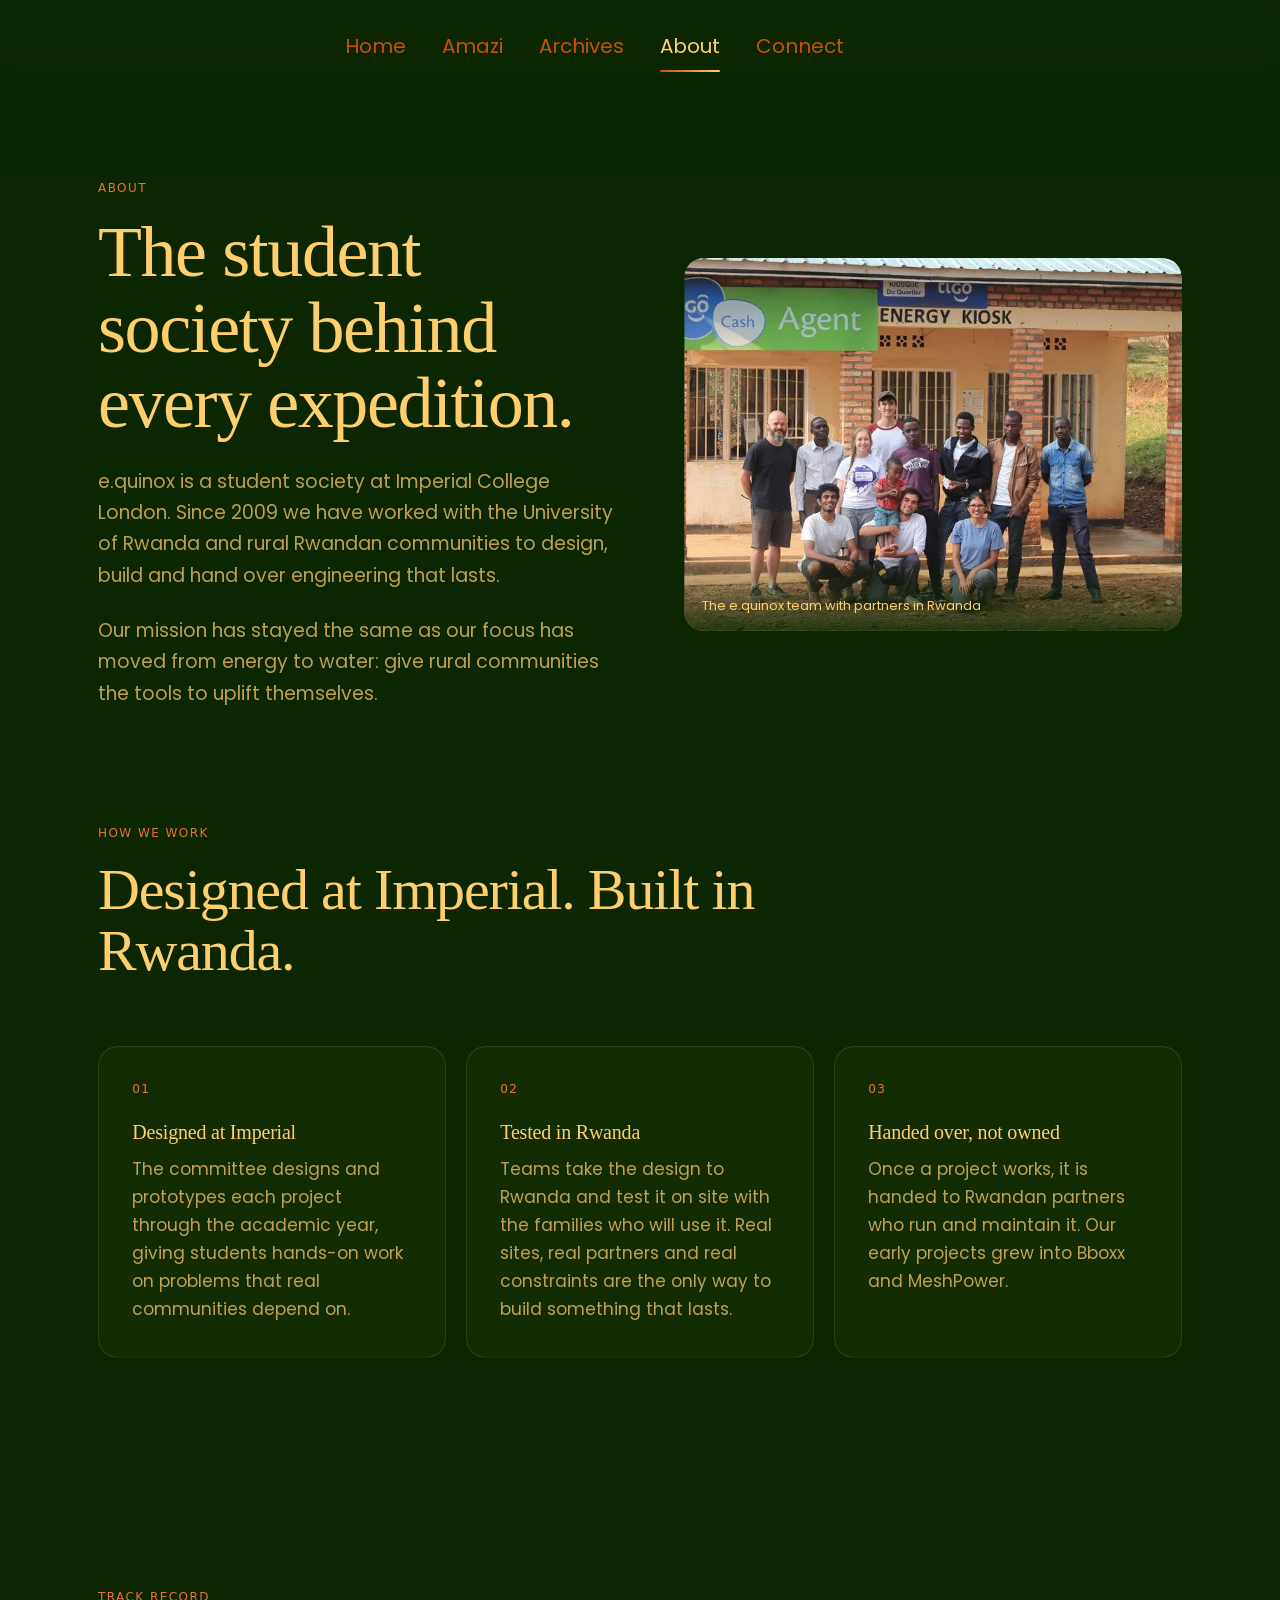
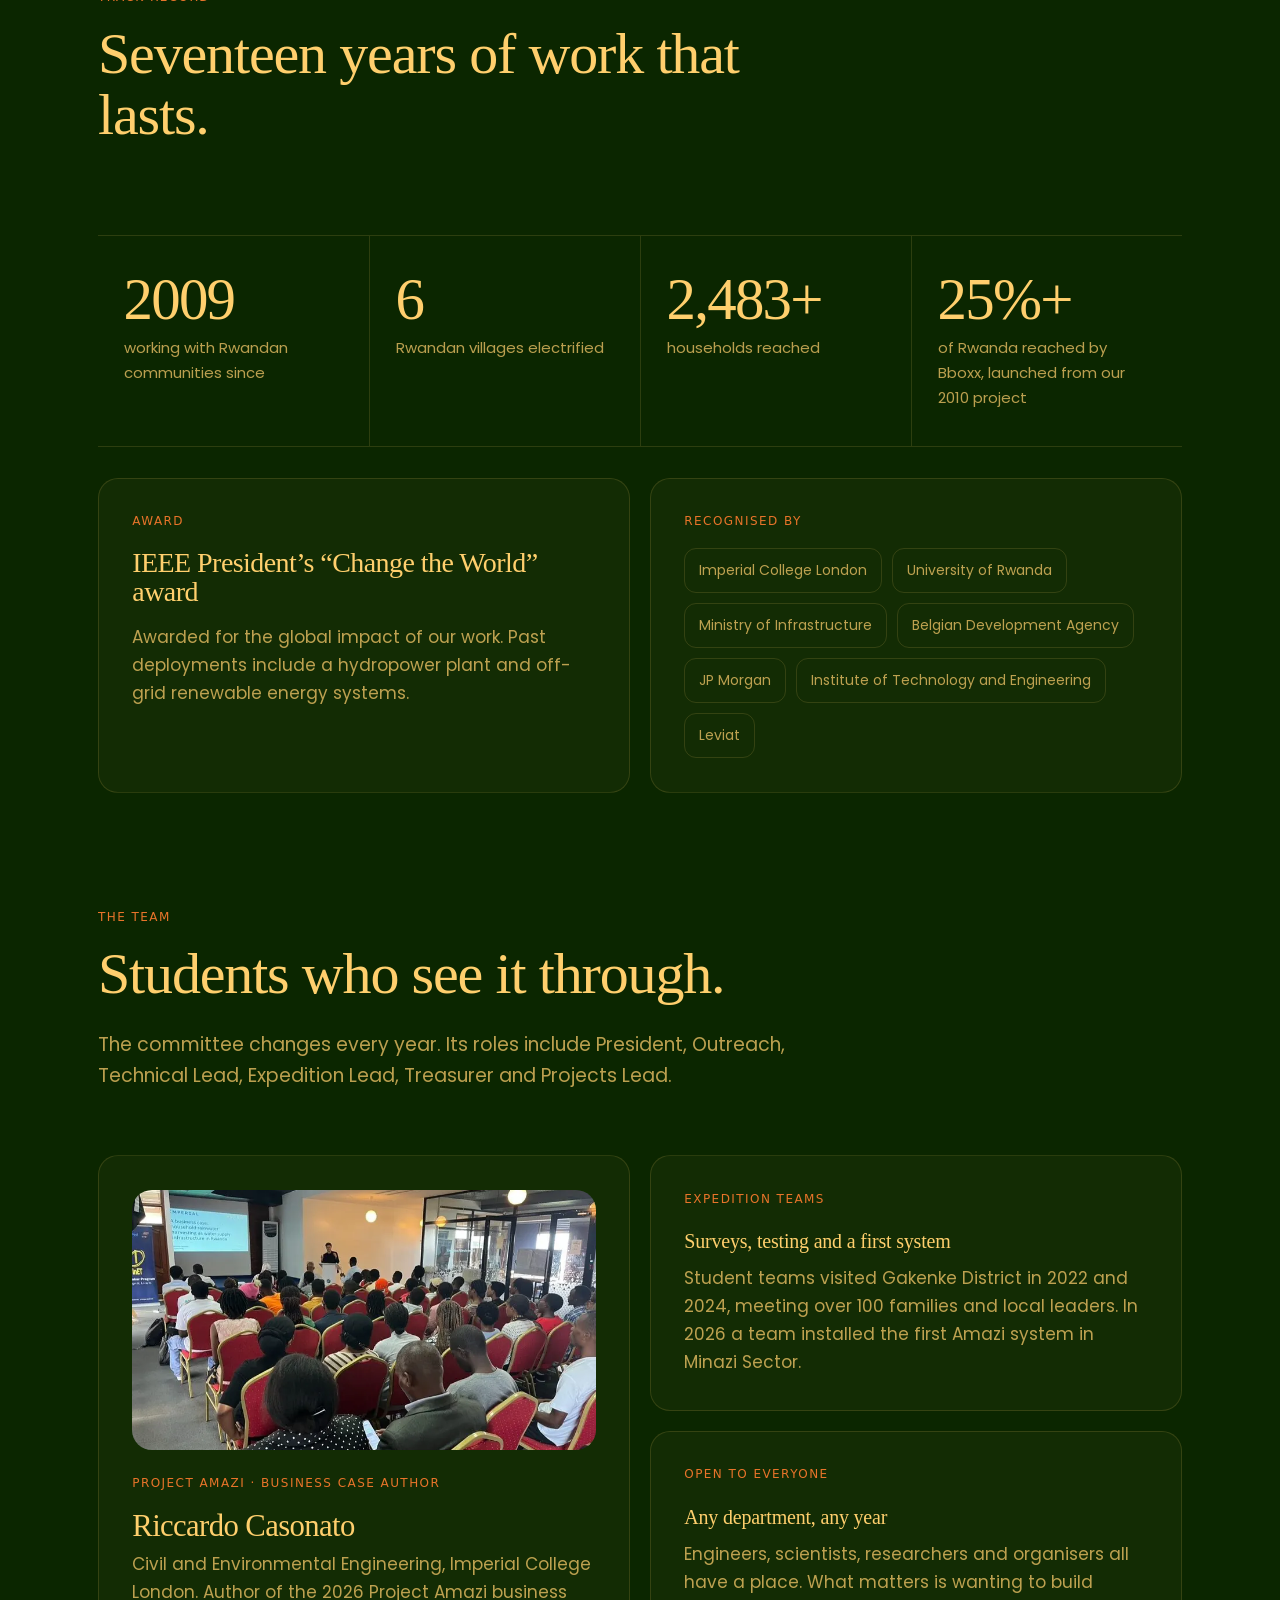
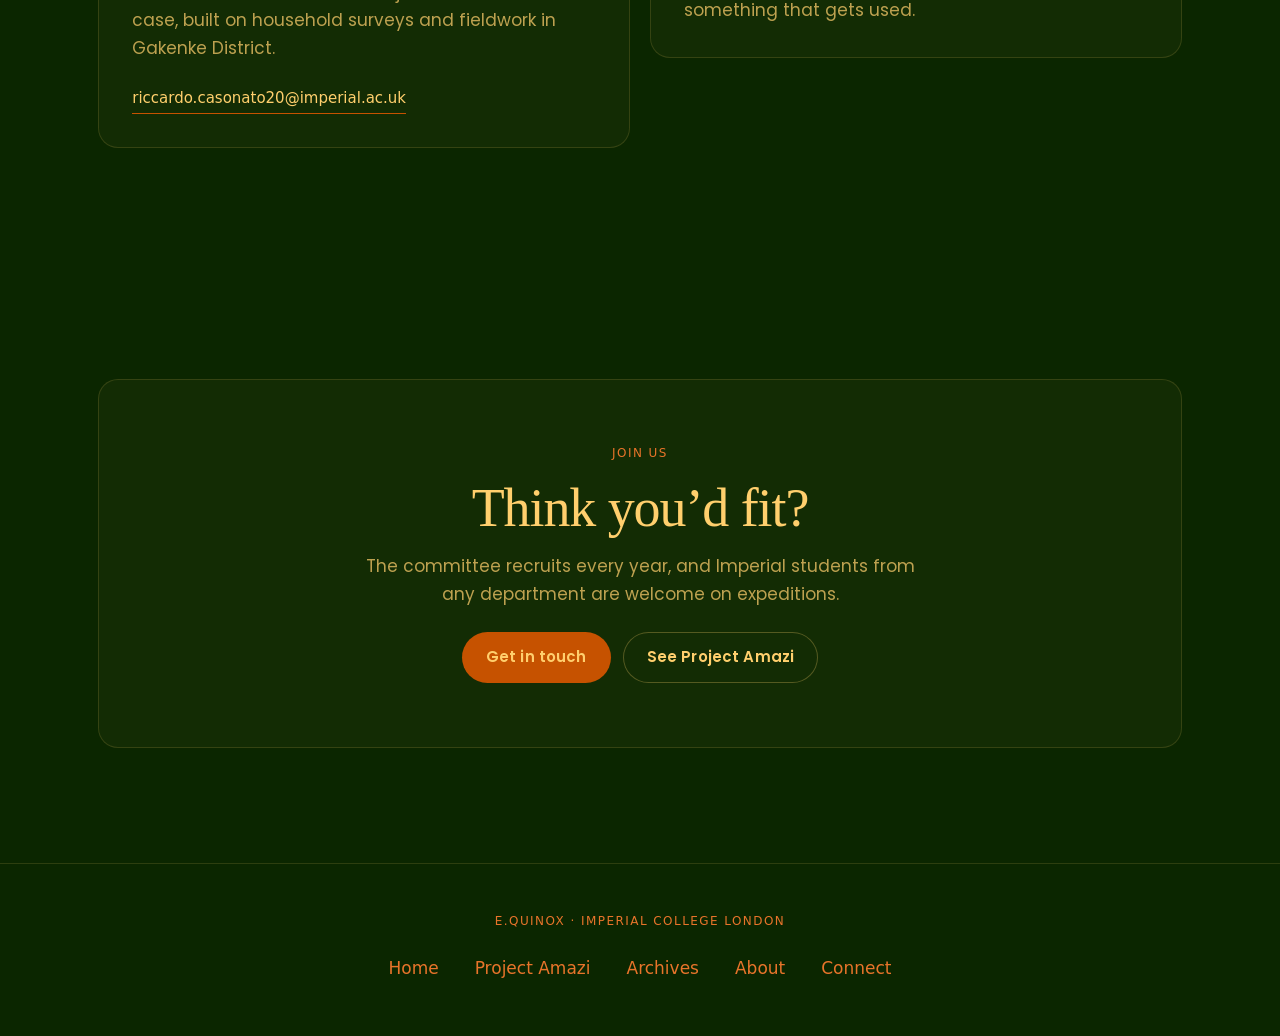
==== commit 4c4b6025: "Sweep: motion, accessibility, SEO and asset fixes from code audit - Remove hero scroll parallax and " ====
--- a/about.html
+++ b/about.html
@@ -3,6 +3,7 @@
 <head>
     <meta charset="UTF-8">
     <meta name="viewport" content="width=device-width, initial-scale=1.0">
+    <meta name="theme-color" content="#0b2600">
     <title>About · e.quinox</title>
     <meta name="description" content="e.quinox is a student society at Imperial College London that has worked with Rwandan communities since 2009. How we work, our track record, and how to join.">
     <meta property="og:title" content="About e.quinox">
--- a/static/auxcss/helper.css
+++ b/static/auxcss/helper.css
@@ -10,6 +10,7 @@
     --yellow-hover: #cca64c;
     --rust: #c65200;
     --darkrust: #963200;
+    --rust-text: #e8742a;   /* rust lifted to pass AA on green for small text */
 
     /* Semantic aliases */
     --bg: var(--green);
@@ -49,14 +50,6 @@
     --dur-mid: 600ms;
     --dur-slow: 480ms;
     --dur-reveal: 900ms;
-}
-
-/* ================================================================
-   Stagger primitive — children of [data-stagger] inherit a delay
-   indexed via --i (set by JS in scroll.js when parent enters view).
-   ================================================================ */
-[data-stagger] > * {
-    transition-delay: calc(var(--i, 0) * 80ms);
 }
 
 /* ================================================================
@@ -148,7 +141,7 @@
     font-size: 12px;
     letter-spacing: var(--tracking-eyebrow);
     text-transform: uppercase;
-    color: var(--rust);
+    color: var(--rust-text);
 }
 
 /* Spinoff project name — used in about.html’s impact cards */
--- a/static/css/index.css
+++ b/static/css/index.css
@@ -19,7 +19,8 @@
     --logo-tile: #fffaf0;
 }
 
-html { scroll-behavior: smooth; }
+html { scroll-behavior: smooth; scroll-padding-top: 88px; }
+html:has(.chapters) { scroll-padding-top: 150px; }
 
 body {
     background-color: var(--green);
@@ -254,7 +255,6 @@
     height: 100%;
     object-fit: cover;
     object-position: center 60%;
-    will-change: transform;
 }
 .hero__vignette {
     position: absolute;
@@ -279,7 +279,6 @@
     opacity: 0;
     transform: translateY(32px) scale(0.9);
     animation: logoLand 1.5s var(--ease-spring) 0.15s forwards;
-    will-change: transform, opacity;
 }
 @keyframes logoLand { to { opacity: 1; transform: none; } }
 
@@ -303,7 +302,7 @@
 
 .hero__copy .eyebrow {
     margin-top: var(--space-3);
-    color: var(--rust);
+    color: var(--rust-text);
     text-shadow: 0 1px 12px rgba(11, 38, 0, 0.6);
     opacity: 0;
     transform: translateY(12px);
@@ -430,7 +429,7 @@
     border-radius: 10px;
 }
 .spinout__logo--light img { background: var(--yellow); padding: 8px; }
-.spinout__tag { font-size: 12px; letter-spacing: 0.1em; text-transform: uppercase; color: var(--rust); font-weight: 500; }
+.spinout__tag { font-size: 12px; letter-spacing: 0.1em; text-transform: uppercase; color: var(--rust-text); font-weight: 500; }
 .spinout__big { font-family: var(--font-display); font-weight: 300; font-variation-settings: 'SOFT' 50, 'opsz' 144; letter-spacing: var(--tracking-tight); font-size: clamp(22px, 2.2vw, 30px); line-height: 1.25; color: var(--yellow); margin: var(--space-2) 0 0; }
 @media (max-width: 760px) {
     .spinouts { grid-template-columns: minmax(0, 1fr); }
@@ -557,7 +556,7 @@
 .site-footer p { margin: 0; }
 .site-footer__nav { display: flex; gap: var(--space-2); flex-wrap: wrap; justify-content: center; }
 .site-footer__nav a {
-    color: var(--rust);
+    color: var(--rust-text);
     font-weight: 500;
     padding: 6px 10px;
     transition: color var(--dur-warm) var(--ease-warm);
@@ -869,7 +868,7 @@
 .cost-table { width: 100%; border-collapse: collapse; font-size: 14px; font-variant-numeric: tabular-nums; }
 .cost-table th, .cost-table td { padding: 9px 8px; text-align: right; border-top: 1px solid var(--line); }
 .cost-table th:first-child, .cost-table td:first-child { text-align: left; padding-left: 0; }
-.cost-table thead th { font-size: 11px; letter-spacing: 0.1em; text-transform: uppercase; font-weight: 500; color: var(--rust); border-top: 0; }
+.cost-table thead th { font-size: 11px; letter-spacing: 0.1em; text-transform: uppercase; font-weight: 500; color: var(--rust-text); border-top: 0; }
 .cost-table tbody td { color: var(--ink-soft); }
 .cost-table tfoot td { color: var(--yellow); font-weight: 600; border-top: 1px solid var(--line-strong); }
 .cost-table .up { color: var(--rust); }
@@ -915,7 +914,7 @@
 .prov-table { width: 100%; border-collapse: collapse; font-size: 14px; font-variant-numeric: tabular-nums; }
 .prov-table th, .prov-table td { padding: 10px 8px; text-align: right; border-top: 1px solid var(--line); }
 .prov-table th:first-child, .prov-table td:first-child { text-align: left; padding-left: 0; }
-.prov-table thead th { font-size: 11px; letter-spacing: 0.08em; text-transform: uppercase; font-weight: 500; color: var(--rust); border-top: 0; vertical-align: bottom; }
+.prov-table thead th { font-size: 11px; letter-spacing: 0.08em; text-transform: uppercase; font-weight: 500; color: var(--rust-text); border-top: 0; vertical-align: bottom; }
 .prov-table tbody tr { cursor: pointer; transition: background-color var(--dur-warm) var(--ease-warm); }
 .prov-table tbody tr:hover, .prov-table tbody tr.is-focus { background: var(--panel-hi); }
 .prov-table td:first-child { color: var(--yellow); white-space: nowrap; }
@@ -929,7 +928,7 @@
 .quality { width: 100%; border-collapse: collapse; font-size: 14px; font-variant-numeric: tabular-nums; min-width: 640px; }
 .quality th, .quality td { padding: 12px 10px; text-align: right; border-top: 1px solid var(--line); }
 .quality th:first-child, .quality td:first-child { text-align: left; padding-left: 0; }
-.quality thead th { font-size: 11px; letter-spacing: 0.08em; text-transform: uppercase; font-weight: 500; color: var(--rust); border-top: 0; vertical-align: bottom; line-height: 1.4; }
+.quality thead th { font-size: 11px; letter-spacing: 0.08em; text-transform: uppercase; font-weight: 500; color: var(--rust-text); border-top: 0; vertical-align: bottom; line-height: 1.4; }
 .quality thead th.hl { color: var(--water); }
 .quality tbody th { font-weight: 500; color: var(--yellow); }
 .quality tbody th small { display: block; font-weight: 400; font-size: 12px; color: var(--ink-faint); }
@@ -1072,8 +1071,12 @@
 [data-reveal][data-stagger] > * {
     opacity: 0;
     transform: translateY(22px);
-    transition: opacity 800ms var(--ease-warm), transform 800ms var(--ease-warm), border-color var(--dur-warm) var(--ease-warm);
-    transition-delay: calc(var(--i, 0) * 90ms);
+    /* Only the entrance is staggered; hover changes stay instant. */
+    transition:
+        opacity 800ms var(--ease-warm) calc(var(--i, 0) * 90ms),
+        transform 800ms var(--ease-warm) calc(var(--i, 0) * 90ms),
+        border-color var(--dur-warm) var(--ease-warm),
+        background-color var(--dur-warm) var(--ease-warm);
 }
 [data-reveal][data-stagger].is-lit > * { opacity: 1; transform: none; }
 
